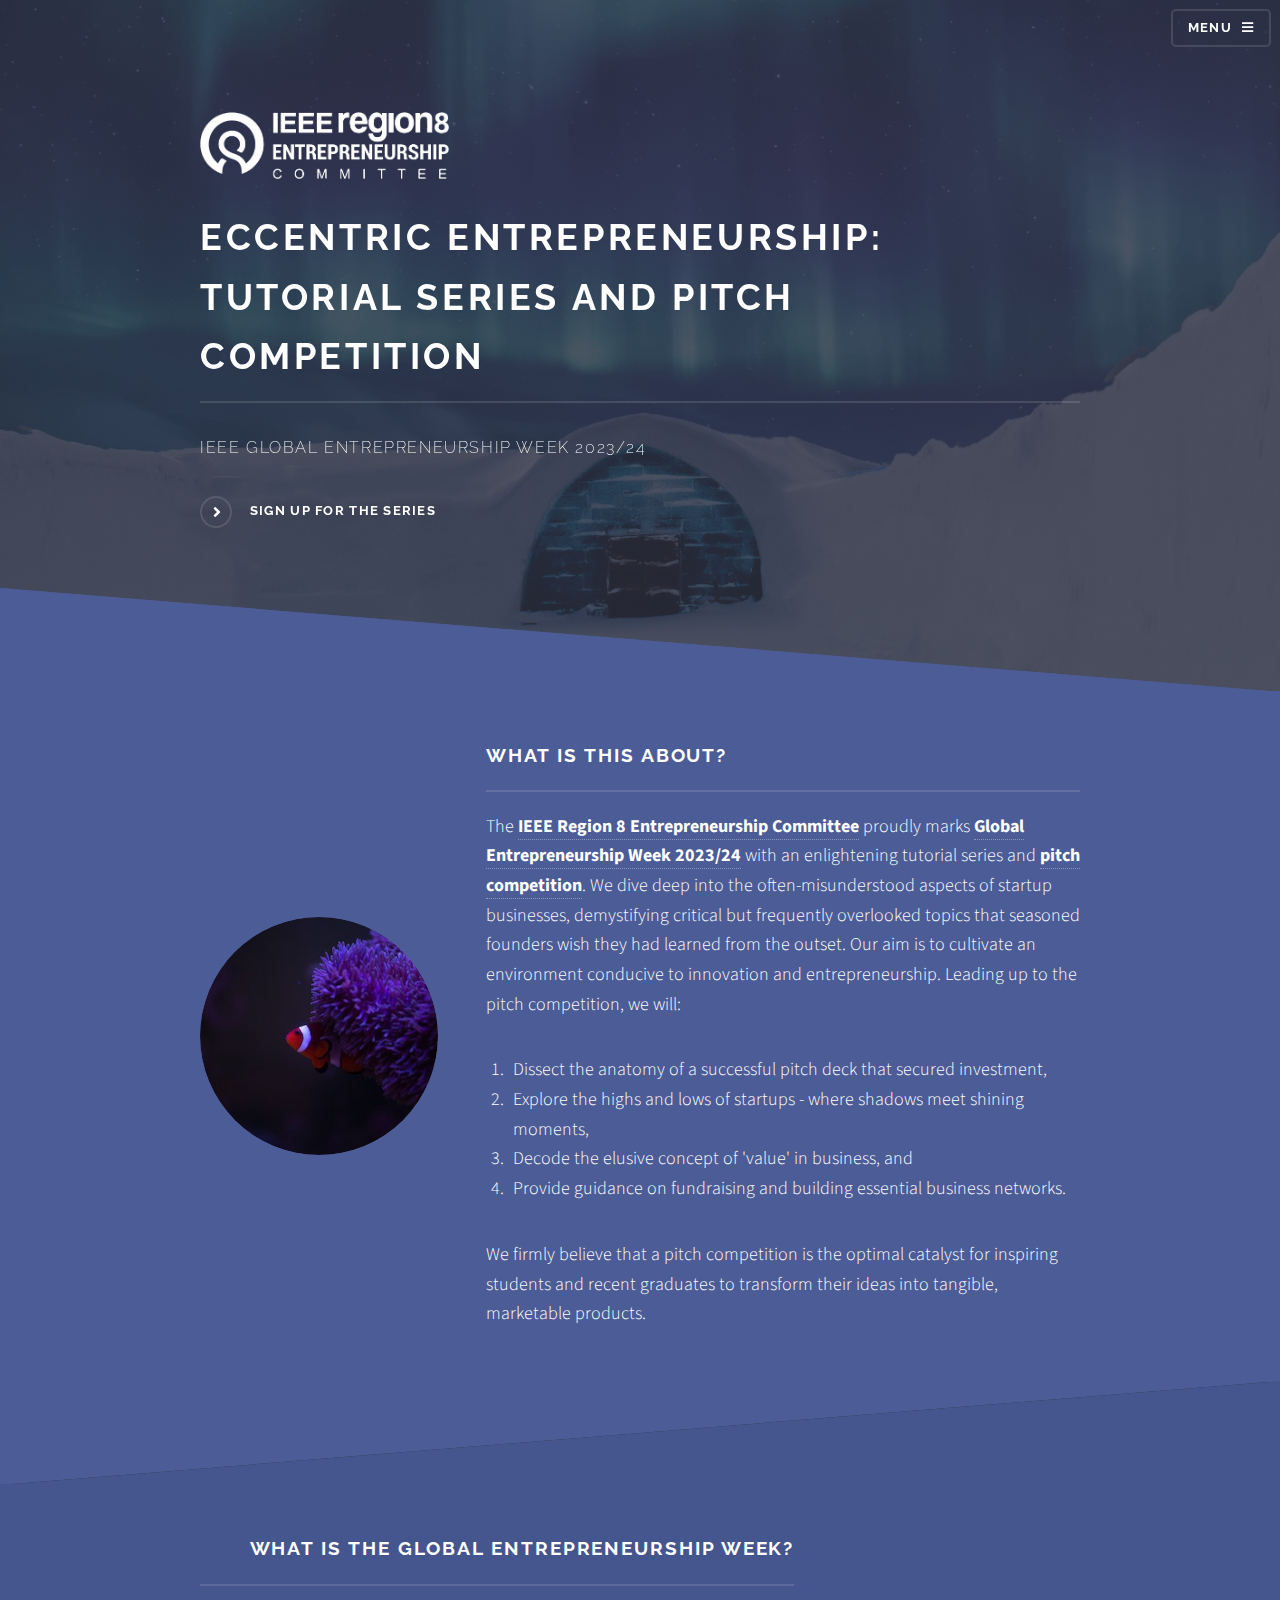
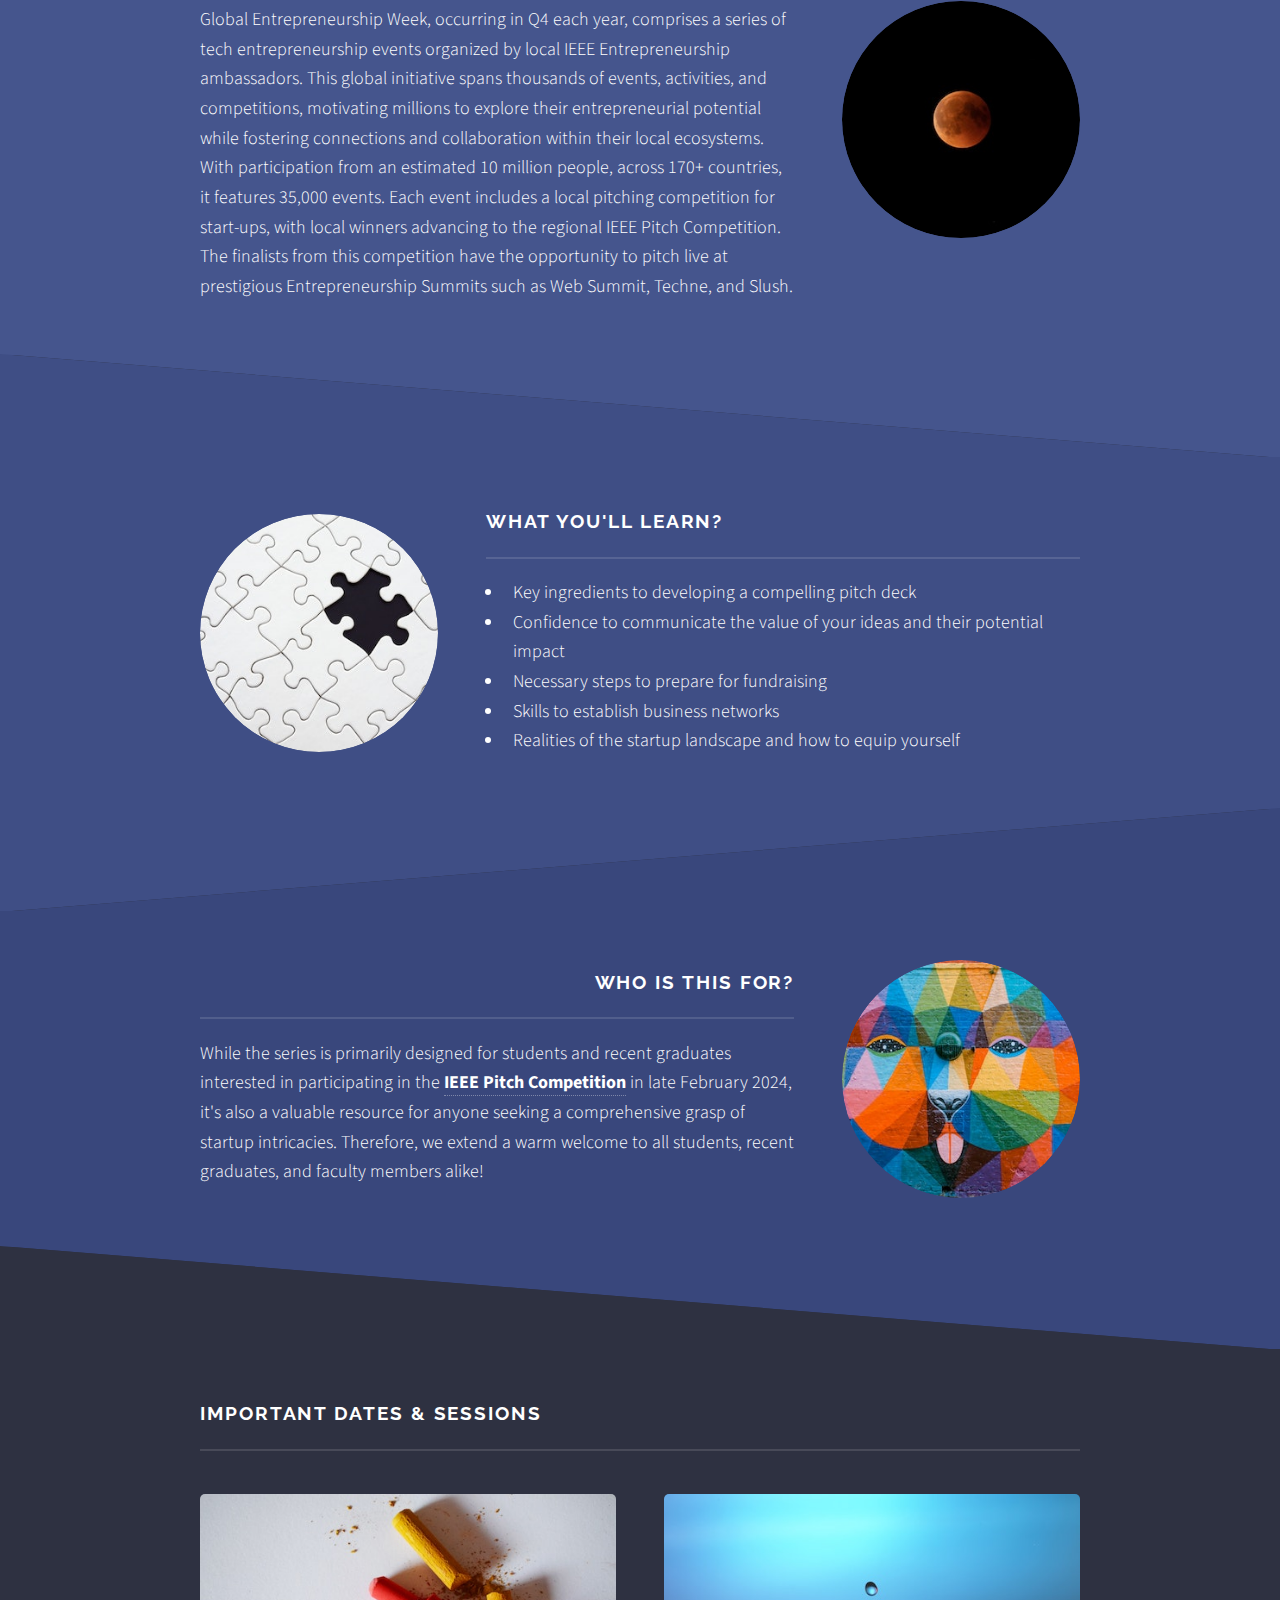
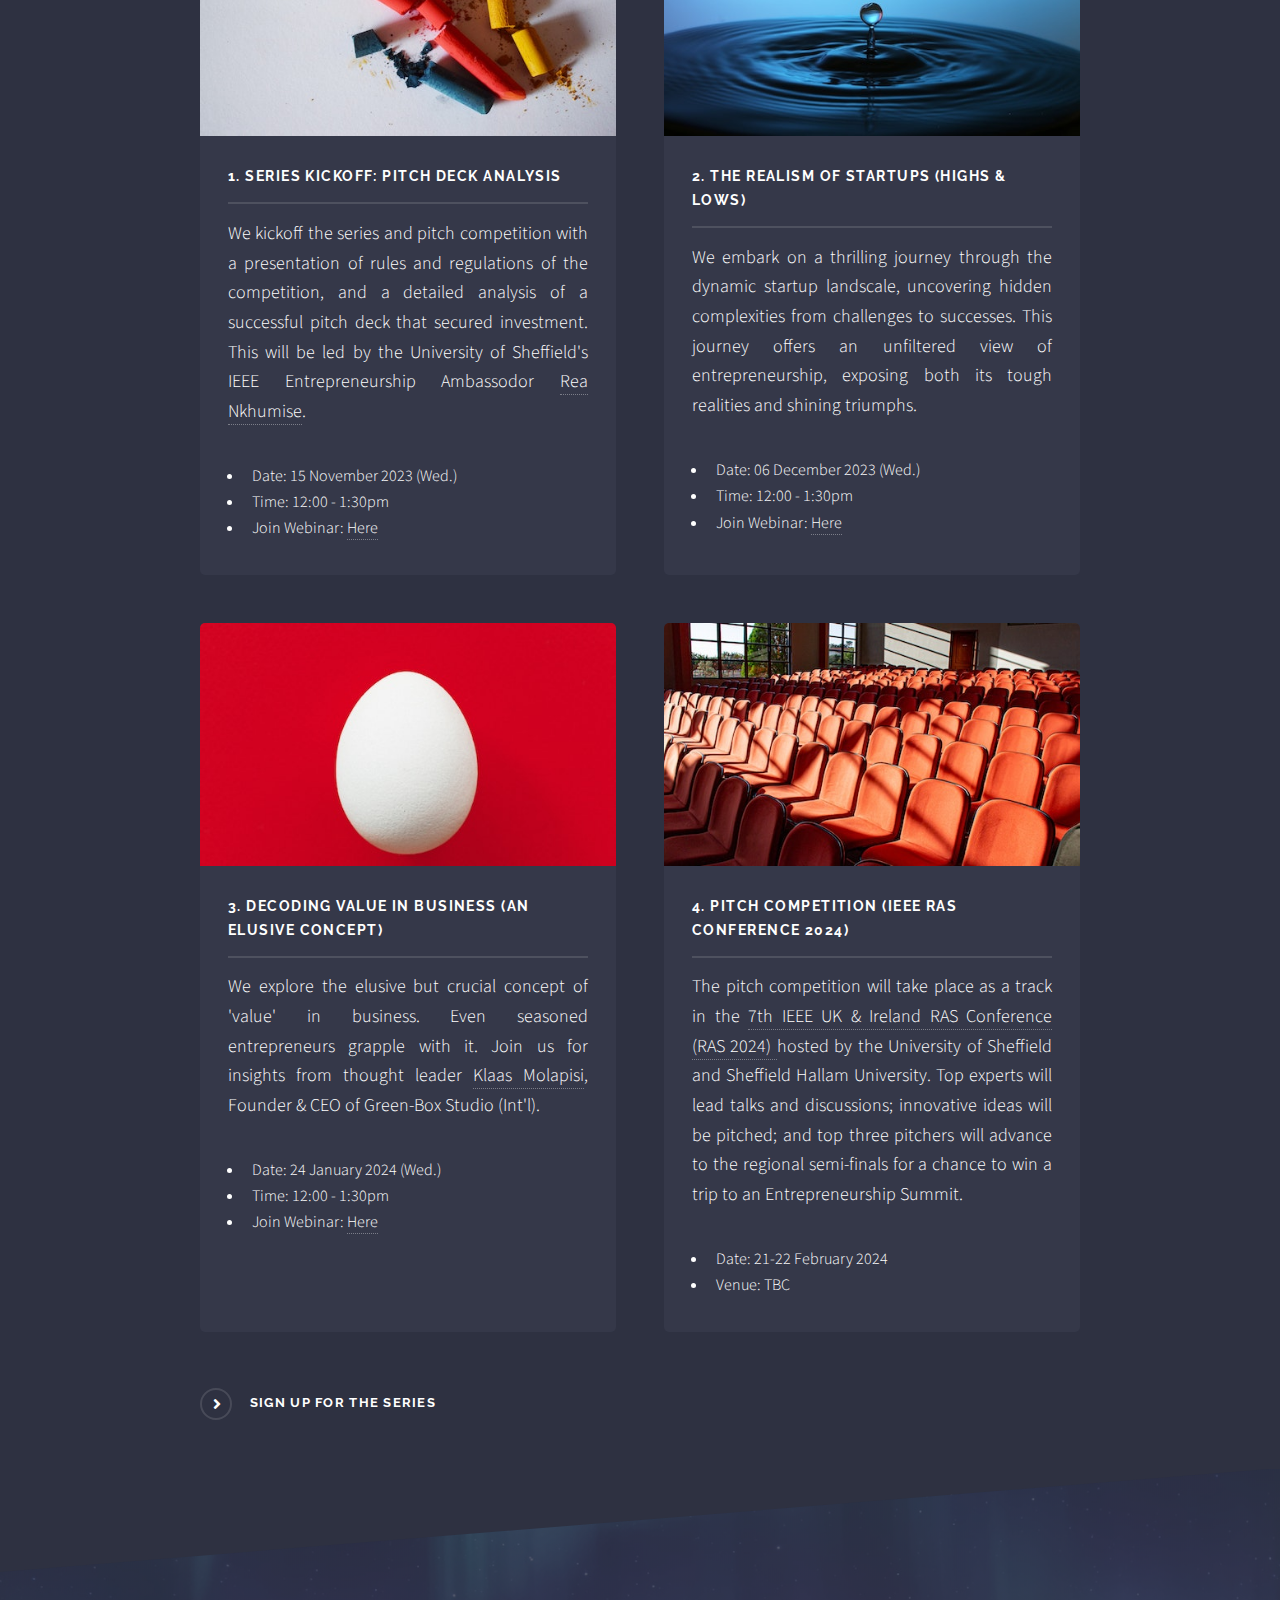
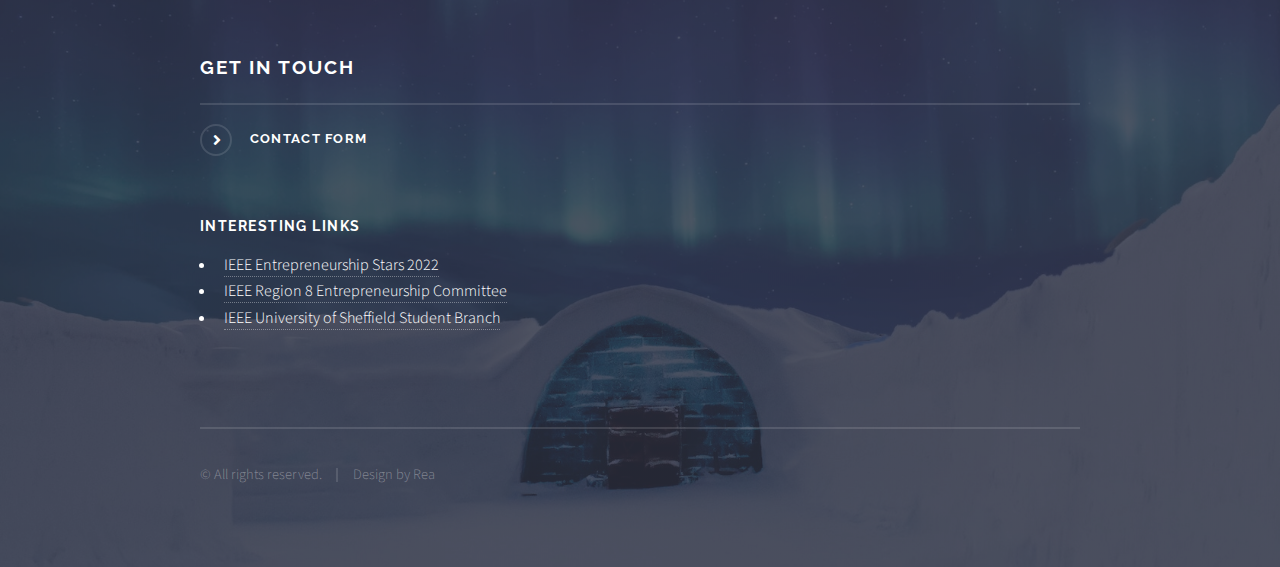
==== index.html @ 78d3d562 "changes on dates" ====
<!DOCTYPE HTML>
<!--
	Solid State by HTML5 UP
	html5up.net | @ajlkn
	Free for personal and commercial use under the CCA 3.0 license (html5up.net/license)
-->
<html>
	<head>
		<title>Global Entrepreneurship Week</title>
		<meta charset="utf-8" />
		<meta name="viewport" content="width=device-width, initial-scale=1, user-scalable=no" />
		<link rel="stylesheet" href="assets/css/main.css" />
		<noscript><link rel="stylesheet" href="assets/css/noscript.css" /></noscript>
	</head>
	<body class="is-preload">

		<!-- Page Wrapper -->
			<div id="page-wrapper">

				<!-- Header -->
					<header id="header" class="alt">
						<h1><a href="index.html">Global Entrepreneurship Week</a></h1>
						<nav>
							<a href="#menu">Menu</a>
						</nav>
					</header>

				<!-- Menu -->
					<nav id="menu">
						<div class="inner">
							<h2>Menu</h2>
							<ul class="links">
								<li><a href="index.html">Home</a></li>
								<li><a href="pitch.html">Pitch Competition</a></li>
								<li><a href="#five">Sessions & Dates</a></li>
								<!-- <li><a href="generic.html">Generic</a></li>
								<li><a href="elements.html">Elements</a></li>
								<li><a href="#">Log In</a></li>
								<li><a href="#">Sign Up</a></li> -->
							</ul>
							<a href="#" class="close">Close</a>
						</div>
					</nav>

				<!-- Banner -->
					<section id="banner">
						<div class="inner">
							<div class="logo"><img src="images/logo-white.png" alt="" class="logo-img"/></div>
							<!-- <div class="logo"><span class="icon fa-gem"></span></div> -->
							<h2>Eccentric Entrepreneurship: Tutorial Series and Pitch Competition</h2>
							<p>IEEE Global Entrepreneurship Week 2023/24</p>
							<p><a href="https://forms.gle/KXH9Upyy5sVFGXGk8" class="special">
								Sign up for the Series</a></p>
						</div>
					</section>

				<!-- Wrapper -->
					<section id="wrapper">

						<!-- Zero -->
						<section id="zero" class="wrapper alt spotlight style1"></section>

						<!-- One -->
							<section id="one" class="wrapper alt spotlight style1">
								<div class="inner">
									<a href="#" class="image"><img src="images/about1.jpg" alt="" /></a>
									<div class="content">
										<h2 class="major">What is this about?</h2>
										<p style="font-size: 18px;">
											<!-- The <a href="https://entrepreneurship.ieeer8.org/" style="font-weight: bold;">IEEE Region 8 Entrepreneurship Committee</a> 
											celebrates the Global Entrepreneurship Week by presenting 
											a tutorial series that dives deep into the often-misunderstood aspects of startup businesses, 
											shedding light on critical but frequently overlooked topics that seasoned founders wish they had learned right from the start. 
											With the help of <a href="https://ieeesbsheffield.wordpress.com/" style="font-weight: bold;">IEEE University of Sheffield Student Branch</a>
											and <span style="font-weight: bold;">Engineering PGR Committee</span> 
											While the series complements the <a href="https://www.sheffield.ac.uk/entrepreneurship" style="font-weight: bold;">University of Sheffield's Emerge</a> resources,  
											our focus is to prepare students for the upcoming <a href="pitch.html" style="font-weight: bold;">IEEE pitch competition</a> in late February 2024. We will:-->
											
											The <a href="https://entrepreneurship.ieeer8.org/" style="font-weight: bold;">IEEE Region 8 Entrepreneurship Committee</a> 
											proudly marks <a href="#two" style="font-weight: bold;">Global Entrepreneurship Week 2023/24</a> 
											with an enlightening tutorial series and <a href="pitch.html" style="font-weight: bold;">pitch competition</a>. 
											We dive deep into the often-misunderstood aspects 
											of startup businesses, demystifying critical but frequently overlooked topics that seasoned founders 
											wish they had learned from the outset. Our aim is to cultivate an environment conducive to innovation and entrepreneurship. 
											Leading up to the pitch competition, we will:
										</p>
										<ol style="font-size: 18px;">
											<li>Dissect the anatomy of a successful pitch deck that secured investment,</li>
											<li>Explore the highs and lows of startups - where shadows meet shining moments,</li>
											<li>Decode the elusive concept of 'value' in business, and </li>
											<li>Provide guidance on fundraising and building essential business networks.</li>
										</ol>
										<p style="font-size: 18px;">
											<!-- We believe a pitch competition is the best way to encourage students and recent graduates to kickstart their ideas, 
											and turn them into viable products. -->
											We firmly believe that a pitch competition is the optimal catalyst for inspiring students 
											and recent graduates to transform their ideas into tangible, marketable products.
										</p>

									</div>
								</div>
							</section>

							<!-- Two -->
							<section id="two" class="wrapper spotlight style2">
								<div class="inner">
									<a href="#" class="image"><img src="images/global.jpg" alt="" /></a>
									<div class="content">
										<h2 class="major">What is the Global Entrepreneurship Week?</h2>
										<p style="font-size: 18px; text-align: left;">
											Global Entrepreneurship Week, occurring in Q4 each year, comprises a series of 
											tech entrepreneurship events organized by local IEEE Entrepreneurship ambassadors. 
											This global initiative spans thousands of events, activities, and competitions, motivating 
											millions to explore their entrepreneurial potential while fostering connections and collaboration 
											within their local ecosystems. With participation from an estimated 10 million people, 
											across 170+ countries, it features 35,000 events. Each event includes a local pitching 
											competition for start-ups, with local winners advancing to the regional IEEE Pitch Competition. 
											The finalists from this competition have the opportunity to pitch live at prestigious 
											Entrepreneurship Summits such as Web Summit, Techne, and Slush.
										</p>
										<!-- <a href="#" class="special">Learn more</a> -->
									</div>
								</div>
							</section>

							<!-- Three -->
							<section id="three" class="wrapper alt spotlight style3">
								<div class="inner">
									<a href="#" class="image"><img src="images/learn2.jpg" alt="" /></a>
									<div class="content">
										<h2 class="major">What you'll learn?</h2>
										<ul style="text-align: left;font-size: 18px;">
											<li>Key ingredients to developing a compelling pitch deck</li>
											<li>Confidence to communicate the value of your ideas and their potential impact</li>
											<li>Necessary steps to prepare for fundraising</li>
											<li>Skills to establish business networks</li>
											<li>Realities of the startup landscape and how to equip yourself</li>
										</ul>
										<!-- <a href="#" class="special">Learn more</a> -->
									</div>
								</div>
							</section>

						<!-- Four -->
							<section id="four" class="wrapper spotlight style4">
								<div class="inner">
									<a href="#" class="image"><img src="images/who1.jpg" alt="" /></a>
									<div class="content">
										<h2 class="major">Who is this for?</h2>
										<p style="font-size: 18px; text-align: left;">
											<!-- While primarily aimed for students and recent graduates who want to participate in 
											<a href="pitch.html" style="font-weight: bold;">IEEE Pitch Competition</a> in late February 2024,
											the series is suitable for individuals seeking an in-depth understanding of startup intricacies. 
											So, all students, recent graduates, and faculty members are welcome!  -->
											While the series is primarily designed for students and recent graduates interested in 
											participating in the <a href="pitch.html" style="font-weight: bold;">IEEE Pitch Competition</a> in late February 2024, 
											it's also a valuable resource for anyone seeking a comprehensive grasp of startup intricacies. 
											Therefore, we extend a warm welcome to all students, recent graduates, and faculty members alike!
										</p>
										<!-- <a href="#" class="special">Learn more</a> -->
									</div>
								</div>
							</section>

						<!-- Five -->
							<section id="five" class="wrapper alt style1">
								<div class="inner">
									<h2 class="major">Important Dates & Sessions </h2>
									<!-- <p>
										In celebration of the Global Entrepreneurship Week, the
										<a href="https://ieeesbsheffield.wordpress.com/" style="font-weight: bold;">IEEE University of Sheffield Student Branch</a> 

									</p> -->
									<section class="features">
										<article>
											<a href="#" class="image"><img src="images/analysis1.jpg" alt="" /></a>
											<h3 class="major">1. Series Kickoff: Pitch Deck Analysis</h3>
											<p style="text-align: justify; font-size: 18px;">
												We kickoff the series and pitch competition with a presentation of rules and regulations of the
												competition, and a detailed analysis of a successful pitch deck that secured investment. 
												This will be led by the University of Sheffield's IEEE Entrepreneurship Ambassodor 
												<a href="https://www.linkedin.com/in/rea-nkhumise-756a15aa/">Rea Nkhumise</a>.  
											</p>
											<ul>
												<li>Date: 15 November 2023 (Wed.)</li>
												<li>Time: 12:00 - 1:30pm</li>
												<li>Join Webinar: <a href="https://meet.google.com/ksf-ujjg-cxv" class="">Here</a></li>
											</ul>
											<!-- <a href="#" class="special">Learn more</a> -->
										</article>
										<article>
											<a href="#" class="image"><img src="images/realism1.jpg" alt="" /></a>
											<h3 class="major">2. The Realism of Startups (Highs & Lows)</h3>
											<p style="text-align: justify; font-size: 18px;">
												We embark on a thrilling journey through the dynamic startup landscale, 
												uncovering hidden complexities from challenges to successes. 
												This journey offers an unfiltered view of entrepreneurship, 
												exposing both its tough realities and shining triumphs.
												<!-- Presented by Name Surname, Founder & CEO of Company. -->
											</p>
											<ul>
												<li>Date: 06 December 2023 (Wed.)</li>
												<li>Time: 12:00 - 1:30pm</li>
												<li>Join Webinar: <a href="https://meet.google.com/jst-dwrx-ohp" class="">Here</a></li>
											</ul>
											<!-- <a href="#" class="special">Learn more</a> -->
										</article>
										<article>
											<a href="#" class="image"><img src="images/value1.jpg" alt="" /></a>
											<h3 class="major">3. Decoding Value in Business (An elusive concept)</h3>
											<p style="text-align: justify; font-size: 18px;">
												We explore the elusive but crucial concept of 'value' in business. 
												Even seasoned entrepreneurs grapple with it. 
												Join us for insights from thought leader <a href="#">Klaas Molapisi</a>, 
												Founder & CEO of Green-Box Studio (Int'l).
											</p>
											<ul>
												<li>Date: 24 January 2024 (Wed.)</li>
												<li>Time: 12:00 - 1:30pm</li>
												<li>Join Webinar: <a href="https://meet.google.com/etz-fncf-eoi" class="">Here</a></li>
											</ul>
											<!-- <a href="#" class="special">Learn more</a> -->
										</article>
										<article>
											<a href="#" class="image"><img src="images/pitch3.jpg" alt="" /></a>
											<h3 class="major">4. Pitch Competition (IEEE RAS Conference 2024) </h3>
											<p style="text-align: justify; font-size: 18px;">
												The pitch competition will take place as a track in the 
												<a href="https://www.sheffield.ac.uk/sheffieldrobotics/7th-ieee-uk-ireland-ras-conference-ras-2024" class="">
													7th IEEE UK & Ireland RAS Conference (RAS 2024)
												</a> 
												hosted by the University of Sheffield and Sheffield Hallam University.
												Top experts will lead talks and discussions; innovative ideas will be pitched; and 
												top three pitchers will advance to the regional semi-finals 
												for a chance to win a trip to an Entrepreneurship Summit. 
											</p>
											<!-- <a href="#" class="special">Learn more</a> -->
											<ul>
												<li>Date: 21-22 February 2024</li>
												<li>Venue: TBC</li>
											</ul>
										</article>
									</section>
									<p><a href="https://forms.gle/KXH9Upyy5sVFGXGk8" class="special">
										Sign up for the Series</a></p>
									<!-- <ul class="actions">

										<li><a href="#" class="button">Browse All</a></li>
									</ul> -->
								</div>
							</section>

					</section>

				<!-- Footer -->
					<section id="footer">
						<div class="inner">
							<h2 class="major">Get in touch</h2>
							<p><a href="https://forms.gle/FuCkWisBz3XKsxRD6" class="special">
								Contact Form</a></p>
							
							<h3 >Interesting Links</h3>
							<ul>
								<li><a href="https://entrepreneurship.ieee.org/entrepreneurship-stars-2022/">IEEE Entrepreneurship Stars 2022</a></li>
								<li><a href="https://entrepreneurship.ieeer8.org/">IEEE Region 8 Entrepreneurship Committee</a></li>
								<li><a href="https://ieeesbsheffield.wordpress.com/">IEEE University of Sheffield Student Branch</a></li>
							</ul>

								
							<!-- <form method="post" action="#">
								<div class="fields">
									<div class="field">
										<label for="name">Name</label>
										<input type="text" name="name" id="name" />
									</div>
									<div class="field">
										<label for="email">Email</label>
										<input type="email" name="email" id="email" />
									</div>
									<div class="field">
										<label for="message">Message</label>
										<textarea name="message" id="message" rows="4"></textarea>
									</div>
								</div>
								<ul class="actions">
									<li><input type="submit" value="Send Message" /></li>
								</ul>
							</form> -->
							<!-- <ul class="contact">
								<li class="icon solid fa-home">
									Untitled Inc<br />
									1234 Somewhere Road Suite #2894<br />
									Nashville, TN 00000-0000
								</li>
								<li class="icon solid fa-phone">(000) 000-0000</li>
								<li class="icon solid fa-envelope"><a href="#">information@untitled.tld</a></li>
								<li class="icon brands fa-twitter"><a href="#">twitter.com/untitled-tld</a></li>
								<li class="icon brands fa-facebook-f"><a href="#">facebook.com/untitled-tld</a></li>
								<li class="icon brands fa-instagram"><a href="#">instagram.com/untitled-tld</a></li>
							</ul> -->
							<ul class="copyright">
								<li>&copy; All rights reserved.</li><li>Design by Rea</li>
							</ul>
						</div>
					</section>

			</div>

		<!-- Scripts -->
			<script src="assets/js/jquery.min.js"></script>
			<script src="assets/js/jquery.scrollex.min.js"></script>
			<script src="assets/js/browser.min.js"></script>
			<script src="assets/js/breakpoints.min.js"></script>
			<script src="assets/js/util.js"></script>
			<script src="assets/js/main.js"></script>

	</body>
</html>
---- assets/css/main.css ----
@import url(fontawesome-all.min.css);
@import url("https://fonts.googleapis.com/css?family=Raleway:200,700|Source+Sans+Pro:300,600,300italic,600italic");

/*
	Solid State by HTML5 UP
	html5up.net | @ajlkn
	Free for personal and commercial use under the CCA 3.0 license (html5up.net/license)
*/

html, body, div, span, applet, object,
iframe, h1, h2, h3, h4, h5, h6, p, blockquote,
pre, a, abbr, acronym, address, big, cite,
code, del, dfn, em, img, ins, kbd, q, s, samp,
small, strike, strong, sub, sup, tt, var, b,
u, i, center, dl, dt, dd, ol, ul, li, fieldset,
form, label, legend, table, caption, tbody,
tfoot, thead, tr, th, td, article, aside,
canvas, details, embed, figure, figcaption,
footer, header, hgroup, menu, nav, output, ruby,
section, summary, time, mark, audio, video {
	margin: 0;
	padding: 0;
	border: 0;
	font-size: 100%;
	font: inherit;
	vertical-align: baseline;}

article, aside, details, figcaption, figure,
footer, header, hgroup, menu, nav, section {
	display: block;}

body {
	line-height: 1;
}

ol, ul {
	list-style: none;
}

blockquote, q {
	quotes: none;
}

	blockquote:before, blockquote:after, q:before, q:after {
		content: '';
		content: none;
	}

table {
	border-collapse: collapse;
	border-spacing: 0;
}

body {
	-webkit-text-size-adjust: none;
}

mark {
	background-color: transparent;
	color: inherit;
}

input::-moz-focus-inner {
	border: 0;
	padding: 0;
}

input, select, textarea {
	-moz-appearance: none;
	-webkit-appearance: none;
	-ms-appearance: none;
	appearance: none;
}

/* Basic */

	@-ms-viewport {
		width: device-width;
	}

	body {
		-ms-overflow-style: scrollbar;
	}

	@media screen and (max-width: 480px) {

		html, body {
			min-width: 320px;
		}

	}

	html {
		box-sizing: border-box;
	}

	*, *:before, *:after {
		box-sizing: inherit;
	}

	body {
		background-color: #2e3141;
		background-image: linear-gradient(to top, rgba(46, 49, 65, 0.8), rgba(46, 49, 65, 0.8)), url("../../images/bg1.jpg");
		background-size: auto,
 cover;
		background-attachment: fixed,
 fixed;
		background-position: center,
 center;
	}

		body.is-preload *, body.is-preload *:before, body.is-preload *:after {
			-moz-animation: none !important;
			-webkit-animation: none !important;
			-ms-animation: none !important;
			animation: none !important;
			-moz-transition: none !important;
			-webkit-transition: none !important;
			-ms-transition: none !important;
			transition: none !important;
		}

/* Type */

	body, input, select, textarea {
		color: #ffffff;
		font-family: "Source Sans Pro", Helvetica, sans-serif;
		font-size: 16.5pt;
		font-weight: 300;
		line-height: 1.65;
	}

		@media screen and (max-width: 1680px) {

			body, input, select, textarea {
				font-size: 13pt;
			}

		}

		@media screen and (max-width: 1280px) {

			body, input, select, textarea {
				font-size: 12pt;
			}

		}

		@media screen and (max-width: 980px) {

			body, input, select, textarea {
				font-size: 12pt;
			}

		}

		@media screen and (max-width: 736px) {

			body, input, select, textarea {
				font-size: 12pt;
			}

		}

		@media screen and (max-width: 480px) {

			body, input, select, textarea {
				font-size: 12pt;
			}

		}

	a {
		-moz-transition: color 0.2s ease-in-out, border-bottom-color 0.2s ease-in-out;
		-webkit-transition: color 0.2s ease-in-out, border-bottom-color 0.2s ease-in-out;
		-ms-transition: color 0.2s ease-in-out, border-bottom-color 0.2s ease-in-out;
		transition: color 0.2s ease-in-out, border-bottom-color 0.2s ease-in-out;
		border-bottom: dotted 1px rgba(255, 255, 255, 0.35);
		color: #ffffff;
		text-decoration: none;
	}

		a:hover {
			border-bottom-color: transparent;
			color: #ffffff !important;
		}

		a.special:not(.button) {
			text-decoration: none;
			border-bottom: 0;
			display: block;
			font-family: Raleway, Helvetica, sans-serif;
			font-size: 0.8em;
			font-weight: 700;
			letter-spacing: 0.1em;
			margin: 0 0 2em 0;
			text-transform: uppercase;
		}

			a.special:not(.button):before {
				-moz-osx-font-smoothing: grayscale;
				-webkit-font-smoothing: antialiased;
				display: inline-block;
				font-style: normal;
				font-variant: normal;
				text-rendering: auto;
				line-height: 1;
				text-transform: none !important;
				font-family: 'Font Awesome 5 Free';
				font-weight: 900;
			}

			a.special:not(.button):before {
				-moz-transition: background-color 0.2s ease-in-out;
				-webkit-transition: background-color 0.2s ease-in-out;
				-ms-transition: background-color 0.2s ease-in-out;
				transition: background-color 0.2s ease-in-out;
				border-radius: 100%;
				border: solid 2px rgba(255, 255, 255, 0.125);
				content: '\f105';
				display: inline-block;
				font-size: 1.25em;
				height: 2em;
				line-height: 1.75em;
				margin-right: 0.85em;
				text-align: center;
				text-indent: 0.15em;
				vertical-align: middle;
				width: 2em;
			}

			a.special:not(.button):hover:before {
				background-color: rgba(255, 255, 255, 0.025);
			}

			a.special:not(.button):active:before {
				background-color: rgba(255, 255, 255, 0.075);
			}

	strong, b {
		color: #ffffff;
		font-weight: 600;
	}

	em, i {
		font-style: italic;
	}

	p {
		margin: 0 0 2em 0;
	}

	h1, h2, h3, h4, h5, h6 {
		color: #ffffff;
		font-family: Raleway, Helvetica, sans-serif;
		font-weight: 700;
		letter-spacing: 0.1em;
		margin: 0 0 1em 0;
		text-transform: uppercase;
	}

		h1 a, h2 a, h3 a, h4 a, h5 a, h6 a {
			color: inherit;
			text-decoration: none;
			border-bottom: 0;
		}

		h1 span, h2 span, h3 span, h4 span, h5 span, h6 span {
			font-weight: 200;
		}

		h1.major, h2.major, h3.major, h4.major, h5.major, h6.major {
			padding-bottom: 1em;
			border-bottom: solid 2px rgba(255, 255, 255, 0.125);
		}

	h2 {
		font-size: 1.2em;
	}

	h3 {
		font-size: 0.9em;
	}

	h4 {
		font-size: 0.7em;
	}

	h5 {
		font-size: 0.7em;
	}

	h6 {
		font-size: 0.7em;
	}

	@media screen and (max-width: 736px) {

		h2 {
			font-size: 1em;
		}

		h3 {
			font-size: 0.8em;
		}

	}

	sub {
		font-size: 0.8em;
		position: relative;
		top: 0.5em;
	}

	sup {
		font-size: 0.8em;
		position: relative;
		top: -0.5em;
	}

	blockquote {
		border-left: solid 4px rgba(255, 255, 255, 0.125);
		font-style: italic;
		margin: 0 0 2em 0;
		padding: 0.5em 0 0.5em 2em;
	}

	code {
		background: rgba(255, 255, 255, 0.025);
		border-radius: 5px;
		border: solid 2px rgba(255, 255, 255, 0.125);
		font-family: "Courier New", monospace;
		font-size: 0.9em;
		margin: 0 0.25em;
		padding: 0.25em 0.65em;
	}

	pre {
		-webkit-overflow-scrolling: touch;
		font-family: "Courier New", monospace;
		font-size: 0.9em;
		margin: 0 0 2em 0;
	}

		pre code {
			display: block;
			line-height: 1.75em;
			padding: 1em 1.5em;
			overflow-x: auto;
		}

	hr {
		border: 0;
		border-bottom: solid 2px rgba(255, 255, 255, 0.125);
		margin: 2.5em 0;
	}

		hr.major {
			margin: 4em 0;
		}

	.align-left {
		text-align: left;
	}

	.align-center {
		text-align: center;
	}

	.align-right {
		text-align: right;
	}

/* Row */

	.row {
		display: flex;
		flex-wrap: wrap;
		box-sizing: border-box;
		align-items: stretch;
	}

		.row > * {
			box-sizing: border-box;
		}

		.row.gtr-uniform > * > :last-child {
			margin-bottom: 0;
		}

		.row.aln-left {
			justify-content: flex-start;
		}

		.row.aln-center {
			justify-content: center;
		}

		.row.aln-right {
			justify-content: flex-end;
		}

		.row.aln-top {
			align-items: flex-start;
		}

		.row.aln-middle {
			align-items: center;
		}

		.row.aln-bottom {
			align-items: flex-end;
		}

		.row > .imp {
			order: -1;
		}

		.row > .col-1 {
			width: 8.33333%;
		}

		.row > .off-1 {
			margin-left: 8.33333%;
		}

		.row > .col-2 {
			width: 16.66667%;
		}

		.row > .off-2 {
			margin-left: 16.66667%;
		}

		.row > .col-3 {
			width: 25%;
		}

		.row > .off-3 {
			margin-left: 25%;
		}

		.row > .col-4 {
			width: 33.33333%;
		}

		.row > .off-4 {
			margin-left: 33.33333%;
		}

		.row > .col-5 {
			width: 41.66667%;
		}

		.row > .off-5 {
			margin-left: 41.66667%;
		}

		.row > .col-6 {
			width: 50%;
		}

		.row > .off-6 {
			margin-left: 50%;
		}

		.row > .col-7 {
			width: 58.33333%;
		}

		.row > .off-7 {
			margin-left: 58.33333%;
		}

		.row > .col-8 {
			width: 66.66667%;
		}

		.row > .off-8 {
			margin-left: 66.66667%;
		}

		.row > .col-9 {
			width: 75%;
		}

		.row > .off-9 {
			margin-left: 75%;
		}

		.row > .col-10 {
			width: 83.33333%;
		}

		.row > .off-10 {
			margin-left: 83.33333%;
		}

		.row > .col-11 {
			width: 91.66667%;
		}

		.row > .off-11 {
			margin-left: 91.66667%;
		}

		.row > .col-12 {
			width: 100%;
		}

		.row > .off-12 {
			margin-left: 100%;
		}

		.row.gtr-0 {
			margin-top: 0;
			margin-left: 0em;
		}

			.row.gtr-0 > * {
				padding: 0 0 0 0em;
			}

			.row.gtr-0.gtr-uniform {
				margin-top: 0em;
			}

				.row.gtr-0.gtr-uniform > * {
					padding-top: 0em;
				}

		.row.gtr-25 {
			margin-top: 0;
			margin-left: -0.4375em;
		}

			.row.gtr-25 > * {
				padding: 0 0 0 0.4375em;
			}

			.row.gtr-25.gtr-uniform {
				margin-top: -0.4375em;
			}

				.row.gtr-25.gtr-uniform > * {
					padding-top: 0.4375em;
				}

		.row.gtr-50 {
			margin-top: 0;
			margin-left: -0.875em;
		}

			.row.gtr-50 > * {
				padding: 0 0 0 0.875em;
			}

			.row.gtr-50.gtr-uniform {
				margin-top: -0.875em;
			}

				.row.gtr-50.gtr-uniform > * {
					padding-top: 0.875em;
				}

		.row {
			margin-top: 0;
			margin-left: -1.75em;
		}

			.row > * {
				padding: 0 0 0 1.75em;
			}

			.row.gtr-uniform {
				margin-top: -1.75em;
			}

				.row.gtr-uniform > * {
					padding-top: 1.75em;
				}

		.row.gtr-150 {
			margin-top: 0;
			margin-left: -2.625em;
		}

			.row.gtr-150 > * {
				padding: 0 0 0 2.625em;
			}

			.row.gtr-150.gtr-uniform {
				margin-top: -2.625em;
			}

				.row.gtr-150.gtr-uniform > * {
					padding-top: 2.625em;
				}

		.row.gtr-200 {
			margin-top: 0;
			margin-left: -3.5em;
		}

			.row.gtr-200 > * {
				padding: 0 0 0 3.5em;
			}

			.row.gtr-200.gtr-uniform {
				margin-top: -3.5em;
			}

				.row.gtr-200.gtr-uniform > * {
					padding-top: 3.5em;
				}

		@media screen and (max-width: 1680px) {

			.row {
				display: flex;
				flex-wrap: wrap;
				box-sizing: border-box;
				align-items: stretch;
			}

				.row > * {
					box-sizing: border-box;
				}

				.row.gtr-uniform > * > :last-child {
					margin-bottom: 0;
				}

				.row.aln-left {
					justify-content: flex-start;
				}

				.row.aln-center {
					justify-content: center;
				}

				.row.aln-right {
					justify-content: flex-end;
				}

				.row.aln-top {
					align-items: flex-start;
				}

				.row.aln-middle {
					align-items: center;
				}

				.row.aln-bottom {
					align-items: flex-end;
				}

				.row > .imp-xlarge {
					order: -1;
				}

				.row > .col-1-xlarge {
					width: 8.33333%;
				}

				.row > .off-1-xlarge {
					margin-left: 8.33333%;
				}

				.row > .col-2-xlarge {
					width: 16.66667%;
				}

				.row > .off-2-xlarge {
					margin-left: 16.66667%;
				}

				.row > .col-3-xlarge {
					width: 25%;
				}

				.row > .off-3-xlarge {
					margin-left: 25%;
				}

				.row > .col-4-xlarge {
					width: 33.33333%;
				}

				.row > .off-4-xlarge {
					margin-left: 33.33333%;
				}

				.row > .col-5-xlarge {
					width: 41.66667%;
				}

				.row > .off-5-xlarge {
					margin-left: 41.66667%;
				}

				.row > .col-6-xlarge {
					width: 50%;
				}

				.row > .off-6-xlarge {
					margin-left: 50%;
				}

				.row > .col-7-xlarge {
					width: 58.33333%;
				}

				.row > .off-7-xlarge {
					margin-left: 58.33333%;
				}

				.row > .col-8-xlarge {
					width: 66.66667%;
				}

				.row > .off-8-xlarge {
					margin-left: 66.66667%;
				}

				.row > .col-9-xlarge {
					width: 75%;
				}

				.row > .off-9-xlarge {
					margin-left: 75%;
				}

				.row > .col-10-xlarge {
					width: 83.33333%;
				}

				.row > .off-10-xlarge {
					margin-left: 83.33333%;
				}

				.row > .col-11-xlarge {
					width: 91.66667%;
				}

				.row > .off-11-xlarge {
					margin-left: 91.66667%;
				}

				.row > .col-12-xlarge {
					width: 100%;
				}

				.row > .off-12-xlarge {
					margin-left: 100%;
				}

				.row.gtr-0 {
					margin-top: 0;
					margin-left: 0em;
				}

					.row.gtr-0 > * {
						padding: 0 0 0 0em;
					}

					.row.gtr-0.gtr-uniform {
						margin-top: 0em;
					}

						.row.gtr-0.gtr-uniform > * {
							padding-top: 0em;
						}

				.row.gtr-25 {
					margin-top: 0;
					margin-left: -0.4375em;
				}

					.row.gtr-25 > * {
						padding: 0 0 0 0.4375em;
					}

					.row.gtr-25.gtr-uniform {
						margin-top: -0.4375em;
					}

						.row.gtr-25.gtr-uniform > * {
							padding-top: 0.4375em;
						}

				.row.gtr-50 {
					margin-top: 0;
					margin-left: -0.875em;
				}

					.row.gtr-50 > * {
						padding: 0 0 0 0.875em;
					}

					.row.gtr-50.gtr-uniform {
						margin-top: -0.875em;
					}

						.row.gtr-50.gtr-uniform > * {
							padding-top: 0.875em;
						}

				.row {
					margin-top: 0;
					margin-left: -1.75em;
				}

					.row > * {
						padding: 0 0 0 1.75em;
					}

					.row.gtr-uniform {
						margin-top: -1.75em;
					}

						.row.gtr-uniform > * {
							padding-top: 1.75em;
						}

				.row.gtr-150 {
					margin-top: 0;
					margin-left: -2.625em;
				}

					.row.gtr-150 > * {
						padding: 0 0 0 2.625em;
					}

					.row.gtr-150.gtr-uniform {
						margin-top: -2.625em;
					}

						.row.gtr-150.gtr-uniform > * {
							padding-top: 2.625em;
						}

				.row.gtr-200 {
					margin-top: 0;
					margin-left: -3.5em;
				}

					.row.gtr-200 > * {
						padding: 0 0 0 3.5em;
					}

					.row.gtr-200.gtr-uniform {
						margin-top: -3.5em;
					}

						.row.gtr-200.gtr-uniform > * {
							padding-top: 3.5em;
						}

		}

		@media screen and (max-width: 1280px) {

			.row {
				display: flex;
				flex-wrap: wrap;
				box-sizing: border-box;
				align-items: stretch;
			}

				.row > * {
					box-sizing: border-box;
				}

				.row.gtr-uniform > * > :last-child {
					margin-bottom: 0;
				}

				.row.aln-left {
					justify-content: flex-start;
				}

				.row.aln-center {
					justify-content: center;
				}

				.row.aln-right {
					justify-content: flex-end;
				}

				.row.aln-top {
					align-items: flex-start;
				}

				.row.aln-middle {
					align-items: center;
				}

				.row.aln-bottom {
					align-items: flex-end;
				}

				.row > .imp-large {
					order: -1;
				}

				.row > .col-1-large {
					width: 8.33333%;
				}

				.row > .off-1-large {
					margin-left: 8.33333%;
				}

				.row > .col-2-large {
					width: 16.66667%;
				}

				.row > .off-2-large {
					margin-left: 16.66667%;
				}

				.row > .col-3-large {
					width: 25%;
				}

				.row > .off-3-large {
					margin-left: 25%;
				}

				.row > .col-4-large {
					width: 33.33333%;
				}

				.row > .off-4-large {
					margin-left: 33.33333%;
				}

				.row > .col-5-large {
					width: 41.66667%;
				}

				.row > .off-5-large {
					margin-left: 41.66667%;
				}

				.row > .col-6-large {
					width: 50%;
				}

				.row > .off-6-large {
					margin-left: 50%;
				}

				.row > .col-7-large {
					width: 58.33333%;
				}

				.row > .off-7-large {
					margin-left: 58.33333%;
				}

				.row > .col-8-large {
					width: 66.66667%;
				}

				.row > .off-8-large {
					margin-left: 66.66667%;
				}

				.row > .col-9-large {
					width: 75%;
				}

				.row > .off-9-large {
					margin-left: 75%;
				}

				.row > .col-10-large {
					width: 83.33333%;
				}

				.row > .off-10-large {
					margin-left: 83.33333%;
				}

				.row > .col-11-large {
					width: 91.66667%;
				}

				.row > .off-11-large {
					margin-left: 91.66667%;
				}

				.row > .col-12-large {
					width: 100%;
				}

				.row > .off-12-large {
					margin-left: 100%;
				}

				.row.gtr-0 {
					margin-top: 0;
					margin-left: 0em;
				}

					.row.gtr-0 > * {
						padding: 0 0 0 0em;
					}

					.row.gtr-0.gtr-uniform {
						margin-top: 0em;
					}

						.row.gtr-0.gtr-uniform > * {
							padding-top: 0em;
						}

				.row.gtr-25 {
					margin-top: 0;
					margin-left: -0.4375em;
				}

					.row.gtr-25 > * {
						padding: 0 0 0 0.4375em;
					}

					.row.gtr-25.gtr-uniform {
						margin-top: -0.4375em;
					}

						.row.gtr-25.gtr-uniform > * {
							padding-top: 0.4375em;
						}

				.row.gtr-50 {
					margin-top: 0;
					margin-left: -0.875em;
				}

					.row.gtr-50 > * {
						padding: 0 0 0 0.875em;
					}

					.row.gtr-50.gtr-uniform {
						margin-top: -0.875em;
					}

						.row.gtr-50.gtr-uniform > * {
							padding-top: 0.875em;
						}

				.row {
					margin-top: 0;
					margin-left: -1.75em;
				}

					.row > * {
						padding: 0 0 0 1.75em;
					}

					.row.gtr-uniform {
						margin-top: -1.75em;
					}

						.row.gtr-uniform > * {
							padding-top: 1.75em;
						}

				.row.gtr-150 {
					margin-top: 0;
					margin-left: -2.625em;
				}

					.row.gtr-150 > * {
						padding: 0 0 0 2.625em;
					}

					.row.gtr-150.gtr-uniform {
						margin-top: -2.625em;
					}

						.row.gtr-150.gtr-uniform > * {
							padding-top: 2.625em;
						}

				.row.gtr-200 {
					margin-top: 0;
					margin-left: -3.5em;
				}

					.row.gtr-200 > * {
						padding: 0 0 0 3.5em;
					}

					.row.gtr-200.gtr-uniform {
						margin-top: -3.5em;
					}

						.row.gtr-200.gtr-uniform > * {
							padding-top: 3.5em;
						}

		}

		@media screen and (max-width: 980px) {

			.row {
				display: flex;
				flex-wrap: wrap;
				box-sizing: border-box;
				align-items: stretch;
			}

				.row > * {
					box-sizing: border-box;
				}

				.row.gtr-uniform > * > :last-child {
					margin-bottom: 0;
				}

				.row.aln-left {
					justify-content: flex-start;
				}

				.row.aln-center {
					justify-content: center;
				}

				.row.aln-right {
					justify-content: flex-end;
				}

				.row.aln-top {
					align-items: flex-start;
				}

				.row.aln-middle {
					align-items: center;
				}

				.row.aln-bottom {
					align-items: flex-end;
				}

				.row > .imp-medium {
					order: -1;
				}

				.row > .col-1-medium {
					width: 8.33333%;
				}

				.row > .off-1-medium {
					margin-left: 8.33333%;
				}

				.row > .col-2-medium {
					width: 16.66667%;
				}

				.row > .off-2-medium {
					margin-left: 16.66667%;
				}

				.row > .col-3-medium {
					width: 25%;
				}

				.row > .off-3-medium {
					margin-left: 25%;
				}

				.row > .col-4-medium {
					width: 33.33333%;
				}

				.row > .off-4-medium {
					margin-left: 33.33333%;
				}

				.row > .col-5-medium {
					width: 41.66667%;
				}

				.row > .off-5-medium {
					margin-left: 41.66667%;
				}

				.row > .col-6-medium {
					width: 50%;
				}

				.row > .off-6-medium {
					margin-left: 50%;
				}

				.row > .col-7-medium {
					width: 58.33333%;
				}

				.row > .off-7-medium {
					margin-left: 58.33333%;
				}

				.row > .col-8-medium {
					width: 66.66667%;
				}

				.row > .off-8-medium {
					margin-left: 66.66667%;
				}

				.row > .col-9-medium {
					width: 75%;
				}

				.row > .off-9-medium {
					margin-left: 75%;
				}

				.row > .col-10-medium {
					width: 83.33333%;
				}

				.row > .off-10-medium {
					margin-left: 83.33333%;
				}

				.row > .col-11-medium {
					width: 91.66667%;
				}

				.row > .off-11-medium {
					margin-left: 91.66667%;
				}

				.row > .col-12-medium {
					width: 100%;
				}

				.row > .off-12-medium {
					margin-left: 100%;
				}

				.row.gtr-0 {
					margin-top: 0;
					margin-left: 0em;
				}

					.row.gtr-0 > * {
						padding: 0 0 0 0em;
					}

					.row.gtr-0.gtr-uniform {
						margin-top: 0em;
					}

						.row.gtr-0.gtr-uniform > * {
							padding-top: 0em;
						}

				.row.gtr-25 {
					margin-top: 0;
					margin-left: -0.4375em;
				}

					.row.gtr-25 > * {
						padding: 0 0 0 0.4375em;
					}

					.row.gtr-25.gtr-uniform {
						margin-top: -0.4375em;
					}

						.row.gtr-25.gtr-uniform > * {
							padding-top: 0.4375em;
						}

				.row.gtr-50 {
					margin-top: 0;
					margin-left: -0.875em;
				}

					.row.gtr-50 > * {
						padding: 0 0 0 0.875em;
					}

					.row.gtr-50.gtr-uniform {
						margin-top: -0.875em;
					}

						.row.gtr-50.gtr-uniform > * {
							padding-top: 0.875em;
						}

				.row {
					margin-top: 0;
					margin-left: -1.75em;
				}

					.row > * {
						padding: 0 0 0 1.75em;
					}

					.row.gtr-uniform {
						margin-top: -1.75em;
					}

						.row.gtr-uniform > * {
							padding-top: 1.75em;
						}

				.row.gtr-150 {
					margin-top: 0;
					margin-left: -2.625em;
				}

					.row.gtr-150 > * {
						padding: 0 0 0 2.625em;
					}

					.row.gtr-150.gtr-uniform {
						margin-top: -2.625em;
					}

						.row.gtr-150.gtr-uniform > * {
							padding-top: 2.625em;
						}

				.row.gtr-200 {
					margin-top: 0;
					margin-left: -3.5em;
				}

					.row.gtr-200 > * {
						padding: 0 0 0 3.5em;
					}

					.row.gtr-200.gtr-uniform {
						margin-top: -3.5em;
					}

						.row.gtr-200.gtr-uniform > * {
							padding-top: 3.5em;
						}

		}

		@media screen and (max-width: 736px) {

			.row {
				display: flex;
				flex-wrap: wrap;
				box-sizing: border-box;
				align-items: stretch;
			}

				.row > * {
					box-sizing: border-box;
				}

				.row.gtr-uniform > * > :last-child {
					margin-bottom: 0;
				}

				.row.aln-left {
					justify-content: flex-start;
				}

				.row.aln-center {
					justify-content: center;
				}

				.row.aln-right {
					justify-content: flex-end;
				}

				.row.aln-top {
					align-items: flex-start;
				}

				.row.aln-middle {
					align-items: center;
				}

				.row.aln-bottom {
					align-items: flex-end;
				}

				.row > .imp-small {
					order: -1;
				}

				.row > .col-1-small {
					width: 8.33333%;
				}

				.row > .off-1-small {
					margin-left: 8.33333%;
				}

				.row > .col-2-small {
					width: 16.66667%;
				}

				.row > .off-2-small {
					margin-left: 16.66667%;
				}

				.row > .col-3-small {
					width: 25%;
				}

				.row > .off-3-small {
					margin-left: 25%;
				}

				.row > .col-4-small {
					width: 33.33333%;
				}

				.row > .off-4-small {
					margin-left: 33.33333%;
				}

				.row > .col-5-small {
					width: 41.66667%;
				}

				.row > .off-5-small {
					margin-left: 41.66667%;
				}

				.row > .col-6-small {
					width: 50%;
				}

				.row > .off-6-small {
					margin-left: 50%;
				}

				.row > .col-7-small {
					width: 58.33333%;
				}

				.row > .off-7-small {
					margin-left: 58.33333%;
				}

				.row > .col-8-small {
					width: 66.66667%;
				}

				.row > .off-8-small {
					margin-left: 66.66667%;
				}

				.row > .col-9-small {
					width: 75%;
				}

				.row > .off-9-small {
					margin-left: 75%;
				}

				.row > .col-10-small {
					width: 83.33333%;
				}

				.row > .off-10-small {
					margin-left: 83.33333%;
				}

				.row > .col-11-small {
					width: 91.66667%;
				}

				.row > .off-11-small {
					margin-left: 91.66667%;
				}

				.row > .col-12-small {
					width: 100%;
				}

				.row > .off-12-small {
					margin-left: 100%;
				}

				.row.gtr-0 {
					margin-top: 0;
					margin-left: 0em;
				}

					.row.gtr-0 > * {
						padding: 0 0 0 0em;
					}

					.row.gtr-0.gtr-uniform {
						margin-top: 0em;
					}

						.row.gtr-0.gtr-uniform > * {
							padding-top: 0em;
						}

				.row.gtr-25 {
					margin-top: 0;
					margin-left: -0.3125em;
				}

					.row.gtr-25 > * {
						padding: 0 0 0 0.3125em;
					}

					.row.gtr-25.gtr-uniform {
						margin-top: -0.3125em;
					}

						.row.gtr-25.gtr-uniform > * {
							padding-top: 0.3125em;
						}

				.row.gtr-50 {
					margin-top: 0;
					margin-left: -0.625em;
				}

					.row.gtr-50 > * {
						padding: 0 0 0 0.625em;
					}

					.row.gtr-50.gtr-uniform {
						margin-top: -0.625em;
					}

						.row.gtr-50.gtr-uniform > * {
							padding-top: 0.625em;
						}

				.row {
					margin-top: 0;
					margin-left: -1.25em;
				}

					.row > * {
						padding: 0 0 0 1.25em;
					}

					.row.gtr-uniform {
						margin-top: -1.25em;
					}

						.row.gtr-uniform > * {
							padding-top: 1.25em;
						}

				.row.gtr-150 {
					margin-top: 0;
					margin-left: -1.875em;
				}

					.row.gtr-150 > * {
						padding: 0 0 0 1.875em;
					}

					.row.gtr-150.gtr-uniform {
						margin-top: -1.875em;
					}

						.row.gtr-150.gtr-uniform > * {
							padding-top: 1.875em;
						}

				.row.gtr-200 {
					margin-top: 0;
					margin-left: -2.5em;
				}

					.row.gtr-200 > * {
						padding: 0 0 0 2.5em;
					}

					.row.gtr-200.gtr-uniform {
						margin-top: -2.5em;
					}

						.row.gtr-200.gtr-uniform > * {
							padding-top: 2.5em;
						}

		}

		@media screen and (max-width: 480px) {

			.row {
				display: flex;
				flex-wrap: wrap;
				box-sizing: border-box;
				align-items: stretch;
			}

				.row > * {
					box-sizing: border-box;
				}

				.row.gtr-uniform > * > :last-child {
					margin-bottom: 0;
				}

				.row.aln-left {
					justify-content: flex-start;
				}

				.row.aln-center {
					justify-content: center;
				}

				.row.aln-right {
					justify-content: flex-end;
				}

				.row.aln-top {
					align-items: flex-start;
				}

				.row.aln-middle {
					align-items: center;
				}

				.row.aln-bottom {
					align-items: flex-end;
				}

				.row > .imp-xsmall {
					order: -1;
				}

				.row > .col-1-xsmall {
					width: 8.33333%;
				}

				.row > .off-1-xsmall {
					margin-left: 8.33333%;
				}

				.row > .col-2-xsmall {
					width: 16.66667%;
				}

				.row > .off-2-xsmall {
					margin-left: 16.66667%;
				}

				.row > .col-3-xsmall {
					width: 25%;
				}

				.row > .off-3-xsmall {
					margin-left: 25%;
				}

				.row > .col-4-xsmall {
					width: 33.33333%;
				}

				.row > .off-4-xsmall {
					margin-left: 33.33333%;
				}

				.row > .col-5-xsmall {
					width: 41.66667%;
				}

				.row > .off-5-xsmall {
					margin-left: 41.66667%;
				}

				.row > .col-6-xsmall {
					width: 50%;
				}

				.row > .off-6-xsmall {
					margin-left: 50%;
				}

				.row > .col-7-xsmall {
					width: 58.33333%;
				}

				.row > .off-7-xsmall {
					margin-left: 58.33333%;
				}

				.row > .col-8-xsmall {
					width: 66.66667%;
				}

				.row > .off-8-xsmall {
					margin-left: 66.66667%;
				}

				.row > .col-9-xsmall {
					width: 75%;
				}

				.row > .off-9-xsmall {
					margin-left: 75%;
				}

				.row > .col-10-xsmall {
					width: 83.33333%;
				}

				.row > .off-10-xsmall {
					margin-left: 83.33333%;
				}

				.row > .col-11-xsmall {
					width: 91.66667%;
				}

				.row > .off-11-xsmall {
					margin-left: 91.66667%;
				}

				.row > .col-12-xsmall {
					width: 100%;
				}

				.row > .off-12-xsmall {
					margin-left: 100%;
				}

				.row.gtr-0 {
					margin-top: 0;
					margin-left: 0em;
				}

					.row.gtr-0 > * {
						padding: 0 0 0 0em;
					}

					.row.gtr-0.gtr-uniform {
						margin-top: 0em;
					}

						.row.gtr-0.gtr-uniform > * {
							padding-top: 0em;
						}

				.row.gtr-25 {
					margin-top: 0;
					margin-left: -0.3125em;
				}

					.row.gtr-25 > * {
						padding: 0 0 0 0.3125em;
					}

					.row.gtr-25.gtr-uniform {
						margin-top: -0.3125em;
					}

						.row.gtr-25.gtr-uniform > * {
							padding-top: 0.3125em;
						}

				.row.gtr-50 {
					margin-top: 0;
					margin-left: -0.625em;
				}

					.row.gtr-50 > * {
						padding: 0 0 0 0.625em;
					}

					.row.gtr-50.gtr-uniform {
						margin-top: -0.625em;
					}

						.row.gtr-50.gtr-uniform > * {
							padding-top: 0.625em;
						}

				.row {
					margin-top: 0;
					margin-left: -1.25em;
				}

					.row > * {
						padding: 0 0 0 1.25em;
					}

					.row.gtr-uniform {
						margin-top: -1.25em;
					}

						.row.gtr-uniform > * {
							padding-top: 1.25em;
						}

				.row.gtr-150 {
					margin-top: 0;
					margin-left: -1.875em;
				}

					.row.gtr-150 > * {
						padding: 0 0 0 1.875em;
					}

					.row.gtr-150.gtr-uniform {
						margin-top: -1.875em;
					}

						.row.gtr-150.gtr-uniform > * {
							padding-top: 1.875em;
						}

				.row.gtr-200 {
					margin-top: 0;
					margin-left: -2.5em;
				}

					.row.gtr-200 > * {
						padding: 0 0 0 2.5em;
					}

					.row.gtr-200.gtr-uniform {
						margin-top: -2.5em;
					}

						.row.gtr-200.gtr-uniform > * {
							padding-top: 2.5em;
						}

		}

		@media screen and (max-width: 360px) {

			.row {
				display: flex;
				flex-wrap: wrap;
				box-sizing: border-box;
				align-items: stretch;
			}

				.row > * {
					box-sizing: border-box;
				}

				.row.gtr-uniform > * > :last-child {
					margin-bottom: 0;
				}

				.row.aln-left {
					justify-content: flex-start;
				}

				.row.aln-center {
					justify-content: center;
				}

				.row.aln-right {
					justify-content: flex-end;
				}

				.row.aln-top {
					align-items: flex-start;
				}

				.row.aln-middle {
					align-items: center;
				}

				.row.aln-bottom {
					align-items: flex-end;
				}

				.row > .imp-xxsmall {
					order: -1;
				}

				.row > .col-1-xxsmall {
					width: 8.33333%;
				}

				.row > .off-1-xxsmall {
					margin-left: 8.33333%;
				}

				.row > .col-2-xxsmall {
					width: 16.66667%;
				}

				.row > .off-2-xxsmall {
					margin-left: 16.66667%;
				}

				.row > .col-3-xxsmall {
					width: 25%;
				}

				.row > .off-3-xxsmall {
					margin-left: 25%;
				}

				.row > .col-4-xxsmall {
					width: 33.33333%;
				}

				.row > .off-4-xxsmall {
					margin-left: 33.33333%;
				}

				.row > .col-5-xxsmall {
					width: 41.66667%;
				}

				.row > .off-5-xxsmall {
					margin-left: 41.66667%;
				}

				.row > .col-6-xxsmall {
					width: 50%;
				}

				.row > .off-6-xxsmall {
					margin-left: 50%;
				}

				.row > .col-7-xxsmall {
					width: 58.33333%;
				}

				.row > .off-7-xxsmall {
					margin-left: 58.33333%;
				}

				.row > .col-8-xxsmall {
					width: 66.66667%;
				}

				.row > .off-8-xxsmall {
					margin-left: 66.66667%;
				}

				.row > .col-9-xxsmall {
					width: 75%;
				}

				.row > .off-9-xxsmall {
					margin-left: 75%;
				}

				.row > .col-10-xxsmall {
					width: 83.33333%;
				}

				.row > .off-10-xxsmall {
					margin-left: 83.33333%;
				}

				.row > .col-11-xxsmall {
					width: 91.66667%;
				}

				.row > .off-11-xxsmall {
					margin-left: 91.66667%;
				}

				.row > .col-12-xxsmall {
					width: 100%;
				}

				.row > .off-12-xxsmall {
					margin-left: 100%;
				}

				.row.gtr-0 {
					margin-top: 0;
					margin-left: 0em;
				}

					.row.gtr-0 > * {
						padding: 0 0 0 0em;
					}

					.row.gtr-0.gtr-uniform {
						margin-top: 0em;
					}

						.row.gtr-0.gtr-uniform > * {
							padding-top: 0em;
						}

				.row.gtr-25 {
					margin-top: 0;
					margin-left: -0.3125em;
				}

					.row.gtr-25 > * {
						padding: 0 0 0 0.3125em;
					}

					.row.gtr-25.gtr-uniform {
						margin-top: -0.3125em;
					}

						.row.gtr-25.gtr-uniform > * {
							padding-top: 0.3125em;
						}

				.row.gtr-50 {
					margin-top: 0;
					margin-left: -0.625em;
				}

					.row.gtr-50 > * {
						padding: 0 0 0 0.625em;
					}

					.row.gtr-50.gtr-uniform {
						margin-top: -0.625em;
					}

						.row.gtr-50.gtr-uniform > * {
							padding-top: 0.625em;
						}

				.row {
					margin-top: 0;
					margin-left: -1.25em;
				}

					.row > * {
						padding: 0 0 0 1.25em;
					}

					.row.gtr-uniform {
						margin-top: -1.25em;
					}

						.row.gtr-uniform > * {
							padding-top: 1.25em;
						}

				.row.gtr-150 {
					margin-top: 0;
					margin-left: -1.875em;
				}

					.row.gtr-150 > * {
						padding: 0 0 0 1.875em;
					}

					.row.gtr-150.gtr-uniform {
						margin-top: -1.875em;
					}

						.row.gtr-150.gtr-uniform > * {
							padding-top: 1.875em;
						}

				.row.gtr-200 {
					margin-top: 0;
					margin-left: -2.5em;
				}

					.row.gtr-200 > * {
						padding: 0 0 0 2.5em;
					}

					.row.gtr-200.gtr-uniform {
						margin-top: -2.5em;
					}

						.row.gtr-200.gtr-uniform > * {
							padding-top: 2.5em;
						}

		}

/* Section/Article */

	section.special, article.special {
		text-align: center;
	}

/* Form */

	form {
		margin: 0 0 2em 0;
	}

		form > :last-child {
			margin-bottom: 0;
		}

		form > .fields {
			display: -moz-flex;
			display: -webkit-flex;
			display: -ms-flex;
			display: flex;
			-moz-flex-wrap: wrap;
			-webkit-flex-wrap: wrap;
			-ms-flex-wrap: wrap;
			flex-wrap: wrap;
			width: calc(100% + 3em);
			margin: -1.5em 0 2em -1.5em;
		}

			form > .fields > .field {
				-moz-flex-grow: 0;
				-webkit-flex-grow: 0;
				-ms-flex-grow: 0;
				flex-grow: 0;
				-moz-flex-shrink: 0;
				-webkit-flex-shrink: 0;
				-ms-flex-shrink: 0;
				flex-shrink: 0;
				padding: 1.5em 0 0 1.5em;
				width: calc(100% - 1.5em);
			}

				form > .fields > .field.half {
					width: calc(50% - 0.75em);
				}

				form > .fields > .field.third {
					width: calc(100%/3 - 0.5em);
				}

				form > .fields > .field.quarter {
					width: calc(25% - 0.375em);
				}

		@media screen and (max-width: 480px) {

			form > .fields {
				width: calc(100% + 3em);
				margin: -1.5em 0 2em -1.5em;
			}

				form > .fields > .field {
					padding: 1.5em 0 0 1.5em;
					width: calc(100% - 1.5em);
				}

					form > .fields > .field.half {
						width: calc(100% - 1.5em);
					}

					form > .fields > .field.third {
						width: calc(100% - 1.5em);
					}

					form > .fields > .field.quarter {
						width: calc(100% - 1.5em);
					}

		}

	label {
		color: #ffffff;
		display: block;
		font-family: Raleway, Helvetica, sans-serif;
		font-size: 0.8em;
		font-weight: 700;
		letter-spacing: 0.1em;
		margin: 0 0 0.7em 0;
		text-transform: uppercase;
	}

	input[type="text"],
	input[type="password"],
	input[type="email"],
	input[type="tel"],
	select,
	textarea {
		-moz-appearance: none;
		-webkit-appearance: none;
		-ms-appearance: none;
		appearance: none;
		background: rgba(255, 255, 255, 0.025);
		border-radius: 5px;
		border: none;
		border: solid 2px rgba(255, 255, 255, 0.125);
		color: inherit;
		display: block;
		outline: 0;
		padding: 0 1em;
		text-decoration: none;
		width: 100%;
	}

		input[type="text"]:invalid,
		input[type="password"]:invalid,
		input[type="email"]:invalid,
		input[type="tel"]:invalid,
		select:invalid,
		textarea:invalid {
			box-shadow: none;
		}

		input[type="text"]:focus,
		input[type="password"]:focus,
		input[type="email"]:focus,
		input[type="tel"]:focus,
		select:focus,
		textarea:focus {
			border-color: #5b6ba6;
		}

	select {
		background-image: url("data:image/svg+xml;charset=utf8,%3Csvg xmlns='http://www.w3.org/2000/svg' width='40' height='40' preserveAspectRatio='none' viewBox='0 0 40 40'%3E%3Cpath d='M9.4,12.3l10.4,10.4l10.4-10.4c0.2-0.2,0.5-0.4,0.9-0.4c0.3,0,0.6,0.1,0.9,0.4l3.3,3.3c0.2,0.2,0.4,0.5,0.4,0.9 c0,0.4-0.1,0.6-0.4,0.9L20.7,31.9c-0.2,0.2-0.5,0.4-0.9,0.4c-0.3,0-0.6-0.1-0.9-0.4L4.3,17.3c-0.2-0.2-0.4-0.5-0.4-0.9 c0-0.4,0.1-0.6,0.4-0.9l3.3-3.3c0.2-0.2,0.5-0.4,0.9-0.4S9.1,12.1,9.4,12.3z' fill='rgba(255, 255, 255, 0.125)' /%3E%3C/svg%3E");
		background-size: 1.25rem;
		background-repeat: no-repeat;
		background-position: calc(100% - 1rem) center;
		height: 2.75em;
		padding-right: 2.75em;
		text-overflow: ellipsis;
	}

		select option {
			color: #ffffff;
			background: #2e3141;
		}

		select:focus::-ms-value {
			background-color: transparent;
		}

		select::-ms-expand {
			display: none;
		}

	input[type="text"],
	input[type="password"],
	input[type="email"],
	select {
		height: 2.75em;
	}

	textarea {
		padding: 0.75em 1em;
	}

	input[type="checkbox"],
	input[type="radio"] {
		-moz-appearance: none;
		-webkit-appearance: none;
		-ms-appearance: none;
		appearance: none;
		display: block;
		float: left;
		margin-right: -2em;
		opacity: 0;
		width: 1em;
		z-index: -1;
	}

		input[type="checkbox"] + label,
		input[type="radio"] + label {
			text-decoration: none;
			color: #ffffff;
			cursor: pointer;
			display: inline-block;
			font-size: 1em;
			font-family: "Source Sans Pro", Helvetica, sans-serif;
			text-transform: none;
			letter-spacing: 0;
			font-weight: 300;
			padding-left: 2.4em;
			padding-right: 0.75em;
			position: relative;
		}

			input[type="checkbox"] + label:before,
			input[type="radio"] + label:before {
				-moz-osx-font-smoothing: grayscale;
				-webkit-font-smoothing: antialiased;
				display: inline-block;
				font-style: normal;
				font-variant: normal;
				text-rendering: auto;
				line-height: 1;
				text-transform: none !important;
				font-family: 'Font Awesome 5 Free';
				font-weight: 900;
			}

			input[type="checkbox"] + label:before,
			input[type="radio"] + label:before {
				background: rgba(255, 255, 255, 0.025);
				border-radius: 5px;
				border: solid 2px rgba(255, 255, 255, 0.125);
				content: '';
				display: inline-block;
				font-size: 0.8em;
				height: 2.0625em;
				left: 0;
				line-height: 2.0625em;
				position: absolute;
				text-align: center;
				top: 0;
				width: 2.0625em;
			}

		input[type="checkbox"]:checked + label:before,
		input[type="radio"]:checked + label:before {
			background: #ffffff;
			border-color: #ffffff;
			content: '\f00c';
			color: #2e3141;
		}

		input[type="checkbox"]:focus + label:before,
		input[type="radio"]:focus + label:before {
			border-color: #4c5c96;
		}

	input[type="checkbox"] + label:before {
		border-radius: 5px;
	}

	input[type="radio"] + label:before {
		border-radius: 100%;
	}

	::-webkit-input-placeholder {
		color: rgba(255, 255, 255, 0.35) !important;
		opacity: 1.0;
	}

	:-moz-placeholder {
		color: rgba(255, 255, 255, 0.35) !important;
		opacity: 1.0;
	}

	::-moz-placeholder {
		color: rgba(255, 255, 255, 0.35) !important;
		opacity: 1.0;
	}

	:-ms-input-placeholder {
		color: rgba(255, 255, 255, 0.35) !important;
		opacity: 1.0;
	}

/* Box */

	.box {
		border-radius: 5px;
		border: solid 2px rgba(255, 255, 255, 0.125);
		margin-bottom: 2em;
		padding: 1.5em;
	}

		.box > :last-child,
		.box > :last-child > :last-child,
		.box > :last-child > :last-child > :last-child {
			margin-bottom: 0;
		}

		.box.alt {
			border: 0;
			border-radius: 0;
			padding: 0;
		}

/* Icon */

	.icon {
		text-decoration: none;
		border-bottom: none;
		position: relative;
	}

		.icon:before {
			-moz-osx-font-smoothing: grayscale;
			-webkit-font-smoothing: antialiased;
			display: inline-block;
			font-style: normal;
			font-variant: normal;
			text-rendering: auto;
			line-height: 1;
			text-transform: none !important;
			font-family: 'Font Awesome 5 Free';
			font-weight: 400;
		}

		.icon > .label {
			display: none;
		}

		.icon:before {
			line-height: inherit;
		}

		.icon.solid:before {
			font-weight: 900;
		}

		.icon.brands:before {
			font-family: 'Font Awesome 5 Brands';
		}

/* Image */

	.image {
		border-radius: 5px;
		border: 0;
		display: inline-block;
		position: relative;
	}

		.image img {
			border-radius: 5px;
			display: block;
		}

		.image.left, .image.right {
			max-width: 40%;
		}

			.image.left img, .image.right img {
				width: 100%;
			}

		.image.left {
			float: left;
			padding: 0 1.5em 1em 0;
			top: 0.25em;
		}

		.image.right {
			float: right;
			padding: 0 0 1em 1.5em;
			top: 0.25em;
		}

		.image.fit {
			display: block;
			margin: 0 0 2em 0;
			width: 100%;
		}

			.image.fit img {
				width: 100%;
			}

		.image.main {
			display: block;
			margin: 0 0 3em 0;
			width: 100%;
		}

			.image.main img {
				width: 100%;
			}

/* List */

	ol {
		list-style: decimal;
		margin: 0 0 2em 0;
		padding-left: 1.25em;
	}

		ol li {
			padding-left: 0.25em;
		}

	ul {
		list-style: disc;
		margin: 0 0 2em 0;
		padding-left: 1em;
	}

		ul li {
			padding-left: 0.5em;
		}

		ul.alt {
			list-style: none;
			padding-left: 0;
		}

			ul.alt li {
				border-top: solid 1px rgba(255, 255, 255, 0.125);
				padding: 0.5em 0;
			}

				ul.alt li:first-child {
					border-top: 0;
					padding-top: 0;
				}

	dl {
		margin: 0 0 2em 0;
	}

		dl dt {
			display: block;
			font-weight: 600;
			margin: 0 0 1em 0;
		}

		dl dd {
			margin-left: 2em;
		}

/* Actions */

	ul.actions {
		display: -moz-flex;
		display: -webkit-flex;
		display: -ms-flex;
		display: flex;
		cursor: default;
		list-style: none;
		margin-left: -1em;
		padding-left: 0;
	}

		ul.actions li {
			padding: 0 0 0 1em;
			vertical-align: middle;
		}

		ul.actions.special {
			-moz-justify-content: center;
			-webkit-justify-content: center;
			-ms-justify-content: center;
			justify-content: center;
			width: 100%;
			margin-left: 0;
		}

			ul.actions.special li:first-child {
				padding-left: 0;
			}

		ul.actions.stacked {
			-moz-flex-direction: column;
			-webkit-flex-direction: column;
			-ms-flex-direction: column;
			flex-direction: column;
			margin-left: 0;
		}

			ul.actions.stacked li {
				padding: 1.3em 0 0 0;
			}

				ul.actions.stacked li:first-child {
					padding-top: 0;
				}

		ul.actions.fit {
			width: calc(100% + 1em);
		}

			ul.actions.fit li {
				-moz-flex-grow: 1;
				-webkit-flex-grow: 1;
				-ms-flex-grow: 1;
				flex-grow: 1;
				-moz-flex-shrink: 1;
				-webkit-flex-shrink: 1;
				-ms-flex-shrink: 1;
				flex-shrink: 1;
				width: 100%;
			}

				ul.actions.fit li > * {
					width: 100%;
				}

			ul.actions.fit.stacked {
				width: 100%;
			}

		@media screen and (max-width: 480px) {

			ul.actions:not(.fixed) {
				-moz-flex-direction: column;
				-webkit-flex-direction: column;
				-ms-flex-direction: column;
				flex-direction: column;
				margin-left: 0;
				width: 100% !important;
			}

				ul.actions:not(.fixed) li {
					-moz-flex-grow: 1;
					-webkit-flex-grow: 1;
					-ms-flex-grow: 1;
					flex-grow: 1;
					-moz-flex-shrink: 1;
					-webkit-flex-shrink: 1;
					-ms-flex-shrink: 1;
					flex-shrink: 1;
					padding: 1em 0 0 0;
					text-align: center;
					width: 100%;
				}

					ul.actions:not(.fixed) li > * {
						width: 100%;
					}

					ul.actions:not(.fixed) li:first-child {
						padding-top: 0;
					}

					ul.actions:not(.fixed) li input[type="submit"],
					ul.actions:not(.fixed) li input[type="reset"],
					ul.actions:not(.fixed) li input[type="button"],
					ul.actions:not(.fixed) li button,
					ul.actions:not(.fixed) li .button {
						width: 100%;
					}

						ul.actions:not(.fixed) li input[type="submit"].icon:before,
						ul.actions:not(.fixed) li input[type="reset"].icon:before,
						ul.actions:not(.fixed) li input[type="button"].icon:before,
						ul.actions:not(.fixed) li button.icon:before,
						ul.actions:not(.fixed) li .button.icon:before {
							margin-left: -0.5rem;
						}

		}

/* Icons */

	ul.icons {
		cursor: default;
		list-style: none;
		padding-left: 0;
	}

		ul.icons li {
			display: inline-block;
			padding: 0 1em 0 0;
		}

			ul.icons li:last-child {
				padding-right: 0;
			}

			ul.icons li .icon:before {
				font-size: 1.25em;
			}

/* Contact */

	ul.contact {
		list-style: none;
		padding: 0;
	}

		ul.contact li {
			text-decoration: none;
			margin: 2.5em 0 0 0;
			padding: 0 0 0 3.25em;
			position: relative;
		}

			ul.contact li:before {
				-moz-osx-font-smoothing: grayscale;
				-webkit-font-smoothing: antialiased;
				display: inline-block;
				font-style: normal;
				font-variant: normal;
				text-rendering: auto;
				line-height: 1;
				text-transform: none !important;
				font-family: 'Font Awesome 5 Free';
				font-weight: 400;
			}

			ul.contact li:before {
				border-radius: 100%;
				border: solid 2px rgba(255, 255, 255, 0.125);
				display: inline-block;
				font-size: 0.8em;
				height: 2.5em;
				left: 0;
				line-height: 2.35em;
				position: absolute;
				text-align: center;
				top: 0;
				width: 2.5em;
			}

			ul.contact li:first-child {
				margin-top: 0;
			}

		@media screen and (max-width: 736px) {

			ul.contact li {
				margin: 1.5em 0 0 0;
			}

		}

/* Pagination */

	ul.pagination {
		cursor: default;
		list-style: none;
		padding-left: 0;
	}

		ul.pagination li {
			display: inline-block;
			padding-left: 0;
			vertical-align: middle;
		}

			ul.pagination li > .page {
				-moz-transition: background-color 0.2s ease-in-out, color 0.2s ease-in-out;
				-webkit-transition: background-color 0.2s ease-in-out, color 0.2s ease-in-out;
				-ms-transition: background-color 0.2s ease-in-out, color 0.2s ease-in-out;
				transition: background-color 0.2s ease-in-out, color 0.2s ease-in-out;
				border-bottom: 0;
				border-radius: 5px;
				display: inline-block;
				height: 1.5em;
				line-height: 1.5em;
				margin: 0 0.125em;
				min-width: 1.5em;
				padding: 0 0.5em;
				text-align: center;
			}

				ul.pagination li > .page:hover {
					background-color: rgba(255, 255, 255, 0.025);
				}

				ul.pagination li > .page.active {
					background-color: #4c5c96;
				}

			ul.pagination li:first-child {
				padding-right: 0.75em;
			}

			ul.pagination li:last-child {
				padding-left: 0.75em;
			}

		@media screen and (max-width: 480px) {

			ul.pagination li:nth-child(n+2):nth-last-child(n+2) {
				display: none;
			}

			ul.pagination li .button {
				width: 100%;
			}

			ul.pagination li:first-child {
				width: calc(50% - 2px);
				text-align: left;
				padding-right: 0.325em;
			}

			ul.pagination li:last-child {
				width: calc(50% - 2px);
				text-align: right;
				padding-left: 0.325em;
			}

		}

/* Table */

	.table-wrapper {
		-webkit-overflow-scrolling: touch;
		overflow-x: auto;
	}

	table {
		margin: 0 0 2em 0;
		width: 100%;
	}

		table tbody tr {
			border: solid 1px rgba(255, 255, 255, 0.125);
			border-left: 0;
			border-right: 0;
		}

			table tbody tr:nth-child(2n + 1) {
				background-color: rgba(255, 255, 255, 0.025);
			}

		table td {
			padding: 0.75em 0.75em;
		}

		table th {
			color: #ffffff;
			font-size: 0.9em;
			font-weight: 600;
			padding: 0 0.75em 0.75em 0.75em;
			text-align: left;
		}

		table thead {
			border-bottom: solid 2px rgba(255, 255, 255, 0.125);
		}

		table tfoot {
			border-top: solid 2px rgba(255, 255, 255, 0.125);
		}

		table.alt {
			border-collapse: separate;
		}

			table.alt tbody tr td {
				border: solid 1px rgba(255, 255, 255, 0.125);
				border-left-width: 0;
				border-top-width: 0;
			}

				table.alt tbody tr td:first-child {
					border-left-width: 1px;
				}

			table.alt tbody tr:first-child td {
				border-top-width: 1px;
			}

			table.alt thead {
				border-bottom: 0;
			}

			table.alt tfoot {
				border-top: 0;
			}

/* Button */

	input[type="submit"],
	input[type="reset"],
	input[type="button"],
	button,
	.button {
		-moz-appearance: none;
		-webkit-appearance: none;
		-ms-appearance: none;
		appearance: none;
		-moz-transition: background-color 0.2s ease-in-out;
		-webkit-transition: background-color 0.2s ease-in-out;
		-ms-transition: background-color 0.2s ease-in-out;
		transition: background-color 0.2s ease-in-out;
		background-color: transparent;
		border-radius: 5px;
		border: 0;
		box-shadow: inset 0 0 0 2px rgba(255, 255, 255, 0.125);
		color: #ffffff !important;
		cursor: pointer;
		display: inline-block;
		font-family: Raleway, Helvetica, sans-serif;
		font-size: 0.8em;
		font-weight: 700;
		height: 3.75em;
		letter-spacing: 0.1em;
		line-height: 3.75em;
		padding: 0 2.25em;
		text-align: center;
		text-decoration: none;
		text-transform: uppercase;
		white-space: nowrap;
	}

		input[type="submit"]:hover,
		input[type="reset"]:hover,
		input[type="button"]:hover,
		button:hover,
		.button:hover {
			background-color: rgba(255, 255, 255, 0.025);
		}

		input[type="submit"]:active,
		input[type="reset"]:active,
		input[type="button"]:active,
		button:active,
		.button:active {
			background-color: rgba(255, 255, 255, 0.075);
		}

		input[type="submit"].icon:before,
		input[type="reset"].icon:before,
		input[type="button"].icon:before,
		button.icon:before,
		.button.icon:before {
			margin-right: 0.5em;
			color: rgba(255, 255, 255, 0.35);
		}

		input[type="submit"].primary,
		input[type="reset"].primary,
		input[type="button"].primary,
		button.primary,
		.button.primary {
			background-color: #4c5c96;
			box-shadow: none;
		}

			input[type="submit"].primary:hover,
			input[type="reset"].primary:hover,
			input[type="button"].primary:hover,
			button.primary:hover,
			.button.primary:hover {
				background-color: #53639e;
			}

			input[type="submit"].primary:active,
			input[type="reset"].primary:active,
			input[type="button"].primary:active,
			button.primary:active,
			.button.primary:active {
				background-color: #45558d;
			}

			input[type="submit"].primary.icon:before,
			input[type="reset"].primary.icon:before,
			input[type="button"].primary.icon:before,
			button.primary.icon:before,
			.button.primary.icon:before {
				color: #7985b0;
			}

		input[type="submit"].fit,
		input[type="reset"].fit,
		input[type="button"].fit,
		button.fit,
		.button.fit {
			width: 100%;
		}

		input[type="submit"].small,
		input[type="reset"].small,
		input[type="button"].small,
		button.small,
		.button.small {
			font-size: 0.6em;
		}

		input[type="submit"].large,
		input[type="reset"].large,
		input[type="button"].large,
		button.large,
		.button.large {
			font-size: 1em;
		}

		input[type="submit"].disabled, input[type="submit"]:disabled,
		input[type="reset"].disabled,
		input[type="reset"]:disabled,
		input[type="button"].disabled,
		input[type="button"]:disabled,
		button.disabled,
		button:disabled,
		.button.disabled,
		.button:disabled {
			opacity: 0.25;
		}

		@media screen and (max-width: 480px) {

			input[type="submit"],
			input[type="reset"],
			input[type="button"],
			button,
			.button {
				padding: 0;
			}

		}

/* Features */

	.features {
		display: -moz-flex;
		display: -webkit-flex;
		display: -ms-flex;
		display: flex;
		-moz-flex-wrap: wrap;
		-webkit-flex-wrap: wrap;
		-ms-flex-wrap: wrap;
		flex-wrap: wrap;
		margin: 0 0 2em 0;
	}

		.features article {
			padding: 1.75em 1.75em 0.1em 1.75em ;
			background-color: #353849;
			border-radius: 5px;
			margin: 1.5em 3em 1.5em 0;
			width: calc(50% - 1.5em);
		}

			.features article:nth-child(2n) {
				margin-right: 0;
			}

			.features article .image {
				border-radius: 5px 5px 0 0;
				display: block;
				margin-bottom: 1.75em;
				margin-left: -1.75em;
				margin-top: -1.75em;
				position: relative;
				width: calc(100% + 3.5em);
			}

				.features article .image img {
					border-radius: 5px 5px 0 0;
					width: 100%;
				}

		@media screen and (max-width: 980px) {

			.features article {
				margin: 1em 2em 1em 0;
				width: calc(50% - 1em);
			}

		}

		@media screen and (max-width: 736px) {

			.features article {
				padding: 1.5em 1.5em 0.1em 1.5em ;
				margin: 0.875em 1.75em 0.875em 0;
				width: calc(50% - 0.875em - 1px);
			}

				.features article .image {
					margin-bottom: 1.5em;
					margin-left: -1.5em;
					margin-top: -1.5em;
					width: calc(100% + 3em);
				}

		}

		@media screen and (max-width: 480px) {

			.features {
				display: block;
			}

				.features article {
					width: 100%;
					margin: 0 0 2em 0 !important;
				}

		}

/* Header */

	#header {
		-moz-transition: background-color 0.2s ease-in-out;
		-webkit-transition: background-color 0.2s ease-in-out;
		-ms-transition: background-color 0.2s ease-in-out;
		transition: background-color 0.2s ease-in-out;
		background-color: rgba(53, 56, 73, 0.95);
		height: 3.5em;
		left: 0;
		line-height: 3.5em;
		padding: 0 1.25em;
		position: fixed;
		top: 0;
		width: 100%;
		z-index: 10000;
	}

		#header h1 {
			-moz-transition: opacity 0.2s ease-in-out, visibility 0.2s;
			-webkit-transition: opacity 0.2s ease-in-out, visibility 0.2s;
			-ms-transition: opacity 0.2s ease-in-out, visibility 0.2s;
			transition: opacity 0.2s ease-in-out, visibility 0.2s;
			border-bottom: 0;
			font-size: 0.8em;
			margin-bottom: 0;
			opacity: 1;
			visibility: visible;
		}

			#header h1 a {
				border: 0;
			}

		#header nav {
			font-family: Raleway, Helvetica, sans-serif;
			font-size: 0.8em;
			font-weight: 700;
			height: 3em;
			letter-spacing: 0.1em;
			line-height: 3em;
			position: absolute;
			right: 0.7em;
			text-transform: uppercase;
			top: 0.7em;
		}

			#header nav a {
				border: 0;
				display: inline-block;
				padding: 0 1em;
			}

				#header nav a:before {
					float: right;
					margin-left: 0.75em;
				}

				#header nav a[href="#menu"] {
					text-decoration: none;
					-moz-transition: background-color 0.2s ease-in-out;
					-webkit-transition: background-color 0.2s ease-in-out;
					-ms-transition: background-color 0.2s ease-in-out;
					transition: background-color 0.2s ease-in-out;
					border-radius: 5px;
					box-shadow: inset 0 0 0 2px rgba(255, 255, 255, 0.125);
					padding: 0 1.35em;
				}

					#header nav a[href="#menu"]:before {
						-moz-osx-font-smoothing: grayscale;
						-webkit-font-smoothing: antialiased;
						display: inline-block;
						font-style: normal;
						font-variant: normal;
						text-rendering: auto;
						line-height: 1;
						text-transform: none !important;
						font-family: 'Font Awesome 5 Free';
						font-weight: 900;
					}

					#header nav a[href="#menu"]:before {
						content: '\f0c9';
						line-height: inherit;
					}

					#header nav a[href="#menu"]:hover {
						background-color: rgba(255, 255, 255, 0.025);
					}

					#header nav a[href="#menu"]:active {
						background-color: rgba(255, 255, 255, 0.075);
					}

		#header.alt {
			background-color: transparent;
		}

			#header.alt h1 {
				opacity: 0;
				visibility: hidden;
			}

		@media screen and (max-width: 736px) {

			#header {
				height: 2.75em;
				line-height: 2.75em;
			}

				#header nav {
					top: 0;
					right: 0;
					height: inherit;
					line-height: inherit;
				}

					#header nav a {
						height: inherit;
						line-height: inherit;
					}

						#header nav a[href="#menu"] {
							box-shadow: none;
							padding: 0 1em;
							border-radius: 0;
						}

							#header nav a[href="#menu"]:hover, #header nav a[href="#menu"]:active {
								background-color: inherit;
							}

		}

		@media screen and (max-width: 480px) {

			#header nav a[href="#menu"] {
				width: 4em;
				white-space: nowrap;
				text-indent: 4em;
				position: relative;
			}

				#header nav a[href="#menu"]:before {
					width: inherit;
					position: absolute;
					top: 0;
					left: 0;
					text-indent: 0;
					text-align: right;
					margin-left: 0;
					padding-right: 1.25em;
				}

		}

/* Menu */

	#page-wrapper {
		-moz-transition: -moz-filter 0.25s ease;
		-webkit-transition: -webkit-filter 0.25s ease;
		-ms-transition: -ms-filter 0.25s ease;
		transition: filter 0.25s ease;
	}

	#menu {
		-moz-align-items: center;
		-webkit-align-items: center;
		-ms-align-items: center;
		align-items: center;
		display: -moz-flex;
		display: -webkit-flex;
		display: -ms-flex;
		display: flex;
		-moz-justify-content: center;
		-webkit-justify-content: center;
		-ms-justify-content: center;
		justify-content: center;
		pointer-events: none;
		-moz-transition: opacity 0.35s ease, visibility 0.35s;
		-webkit-transition: opacity 0.35s ease, visibility 0.35s;
		-ms-transition: opacity 0.35s ease, visibility 0.35s;
		transition: opacity 0.35s ease, visibility 0.35s;
		-moz-user-select: none;
		-webkit-user-select: none;
		-ms-user-select: none;
		user-select: none;
		-webkit-tap-highlight-color: rgba(0, 0, 0, 0);
		background: rgba(46, 49, 65, 0.8);
		cursor: default;
		height: 100%;
		left: 0;
		opacity: 0;
		position: fixed;
		text-align: center;
		top: 0;
		visibility: hidden;
		width: 100%;
	}

		#menu .inner {
			padding: 2.5em 1.5em 0.5em 1.5em ;
			-moz-transform: translateY(0.5em);
			-webkit-transform: translateY(0.5em);
			-ms-transform: translateY(0.5em);
			transform: translateY(0.5em);
			-moz-transition: opacity 0.35s ease, -moz-transform 0.35s ease;
			-webkit-transition: opacity 0.35s ease, -webkit-transform 0.35s ease;
			-ms-transition: opacity 0.35s ease, -ms-transform 0.35s ease;
			transition: opacity 0.35s ease, transform 0.35s ease;
			-webkit-overflow-scrolling: touch;
			background: #4c5c96;
			border-radius: 5px;
			display: block;
			max-width: 100%;
			opacity: 0;
			position: relative;
			width: 18em;
		}

		#menu h2 {
			border-bottom: solid 2px rgba(255, 255, 255, 0.125);
			padding-bottom: 1em;
		}

		#menu .close {
			background-image: url("images/close.svg");
			background-position: 75% 25%;
			background-repeat: no-repeat;
			background-size: 2em 2em;
			border: 0;
			content: '';
			display: block;
			height: 4em;
			overflow: hidden;
			position: absolute;
			right: 0;
			text-align: center;
			text-indent: 4em;
			top: 0;
			width: 4em;
		}

		#menu .links {
			list-style: none;
			margin-bottom: 1.5em;
			padding: 0;
		}

			#menu .links li {
				padding: 0;
			}

				#menu .links li a {
					border-radius: 5px;
					border: 0;
					display: block;
					font-family: Raleway, Helvetica, sans-serif;
					font-size: 0.8em;
					font-weight: 200;
					letter-spacing: 0.1em;
					line-height: 1.85em;
					padding: 0.75em 0;
					text-transform: uppercase;
				}

					#menu .links li a:hover {
						background: #45558d;
					}

		@media screen and (max-width: 736px) {

			#menu .inner {
				max-height: 100%;
				overflow-y: auto;
				overflow-x: hidden;
			}

				#menu .inner .close {
					background-size: 1.5em 1.5em;
				}

		}

	body.is-menu-visible #page-wrapper {
		-moz-filter: blur(1.5px);
		-webkit-filter: blur(1.5px);
		-ms-filter: blur(1.5px);
		filter: blur(1.5px);
	}

	body.is-menu-visible #menu {
		pointer-events: auto;
		opacity: 1;
		visibility: visible;
	}

		body.is-menu-visible #menu .inner {
			-moz-transform: translateY(0);
			-webkit-transform: translateY(0);
			-ms-transform: translateY(0);
			transform: translateY(0);
			opacity: 1;
		}

/* Banner */

	#banner {
		padding: 10em 0 4.75em 0 ;
	}

		#banner .inner {
			margin: 0 auto;
			width: 55em;
		}

		#banner .logo {
			-moz-transition: opacity 2s ease, -moz-transform 1s ease;
			-webkit-transition: opacity 2s ease, -webkit-transform 1s ease;
			-ms-transition: opacity 2s ease, -ms-transform 1s ease;
			transition: opacity 2s ease, transform 1s ease;
			-moz-transform: translateY(0);
			-webkit-transform: translateY(0);
			-ms-transform: translateY(0);
			transform: translateY(0);
			opacity: 1;
			margin: 0 0 1.3em 0;
		}

			#banner .logo .icon {
				border-radius: 100%;
				border: solid 2px rgba(255, 255, 255, 0.125);
				cursor: default;
				display: inline-block;
				font-size: 2em;
				height: 2.25em;
				line-height: 2.25em;
				text-align: center;
				width: 2.25em;
			}

			#banner .logo .logo-img {
				/* border-radius: 100%; 
				border: solid 2px rgba(255, 255, 255, 0.125);*/
				cursor: default;
				display: inline-block;
				font-size: 2em;
				height: 67px;
				line-height: 2.25em;
				text-align: center;
				width: 249px;
			}

		#banner h2 {
			-moz-transition: opacity 0.5s ease, -moz-transform 0.5s ease, -moz-filter 0.25s ease;
			-webkit-transition: opacity 0.5s ease, -webkit-transform 0.5s ease, -webkit-filter 0.25s ease;
			-ms-transition: opacity 0.5s ease, -ms-transform 0.5s ease, -ms-filter 0.25s ease;
			transition: opacity 0.5s ease, transform 0.5s ease, filter 0.25s ease;
			-moz-transform: translateX(0);
			-webkit-transform: translateX(0);
			-ms-transform: translateX(0);
			transform: translateX(0);
			-moz-transition-delay: 0.65s;
			-webkit-transition-delay: 0.65s;
			-ms-transition-delay: 0.65s;
			transition-delay: 0.65s;
			-moz-filter: blur(0);
			-webkit-filter: blur(0);
			-ms-filter: blur(0);
			filter: blur(0);
			opacity: 1;
			border-bottom: solid 2px rgba(255, 255, 255, 0.125);
			font-size: 2.25em;
			margin-bottom: 0.8em;
			padding-bottom: 0.4em;
		}

		#banner p {
			-moz-transition: opacity 0.5s ease, -moz-transform 0.5s ease, -moz-filter 0.25s ease;
			-webkit-transition: opacity 0.5s ease, -webkit-transform 0.5s ease, -webkit-filter 0.25s ease;
			-ms-transition: opacity 0.5s ease, -ms-transform 0.5s ease, -ms-filter 0.25s ease;
			transition: opacity 0.5s ease, transform 0.5s ease, filter 0.25s ease;
			-moz-transform: translateX(0);
			-webkit-transform: translateX(0);
			-ms-transform: translateX(0);
			transform: translateX(0);
			-moz-transition-delay: 0.8s;
			-webkit-transition-delay: 0.8s;
			-ms-transition-delay: 0.8s;
			transition-delay: 0.8s;
			-moz-filter: blur(0);
			-webkit-filter: blur(0);
			-ms-filter: blur(0);
			filter: blur(0);
			opacity: 1;
			font-family: Raleway, Helvetica, sans-serif;
			font-size: 1em;
			font-weight: 200;
			letter-spacing: 0.1em;
			line-height: 2;
			text-transform: uppercase;
		}

		@media screen and (max-width: 1280px) {

			#banner {
				padding: 7em 0 8.25em 0 ;
				background-color: #2e3141;
				background-image: linear-gradient(to top, rgba(46, 49, 65, 0.8), rgba(46, 49, 65, 0.8)), url("../../images/bg1.jpg");
				background-size: auto,
 cover;
				background-position: center,
 center;
				margin-bottom: -6.5em;
			}

		}

		@media screen and (max-width: 980px) {

			#banner {
				padding: 12em 3em 12.375em 3em ;
				margin-bottom: -4.75em;
			}

				#banner .inner {
					width: 100%;
				}

		}

		@media screen and (max-width: 736px) {

			#banner {
				padding: 5em 2em 4.25em 2em ;
				margin-bottom: -2.5em;
			}

				#banner .logo {
					margin: 0 0 1em 0;
				}

					#banner .logo .icon {
						font-size: 1.5em;
					}

				#banner h2 {
					font-size: 1.5em;
				}

				#banner p {
					font-size: 0.8em;
				}

		}

		body.is-preload #banner .logo {
			-moz-transform: translateY(0.5em);
			-webkit-transform: translateY(0.5em);
			-ms-transform: translateY(0.5em);
			transform: translateY(0.5em);
			opacity: 0;
		}

		body.is-preload #banner h2 {
			opacity: 0;
			-moz-transform: translateX(0.25em);
			-webkit-transform: translateX(0.25em);
			-ms-transform: translateX(0.25em);
			transform: translateX(0.25em);
			-moz-filter: blur(2px);
			-webkit-filter: blur(2px);
			-ms-filter: blur(2px);
			filter: blur(2px);
		}

		body.is-preload #banner p {
			opacity: 0;
			-moz-transform: translateX(0.5em);
			-webkit-transform: translateX(0.5em);
			-ms-transform: translateX(0.5em);
			transform: translateX(0.5em);
			-moz-filter: blur(2px);
			-webkit-filter: blur(2px);
			-ms-filter: blur(2px);
			filter: blur(2px);
		}

/* Wrapper */

	#wrapper > header {
		padding: 11em 0 2.25em 0 ;
	}

		#wrapper > header .inner {
			margin: 0 auto;
			width: 55em;
		}

		#wrapper > header h2 {
			border-bottom: solid 2px rgba(255, 255, 255, 0.125);
			font-size: 2em;
			margin-bottom: 0.8em;
			padding-bottom: 0.4em;
		}

		#wrapper > header p {
			font-family: Raleway, Helvetica, sans-serif;
			font-size: 1em;
			font-weight: 200;
			letter-spacing: 0.1em;
			line-height: 2;
			text-transform: uppercase;
		}

	@media screen and (max-width: 1280px) {

		#wrapper > header {
			padding: 9em 0 6.25em 0 ;
			background-color: #2e3141;
			background-image: linear-gradient(to top, rgba(46, 49, 65, 0.8), rgba(46, 49, 65, 0.8)), url("../../images/bg1.jpg");
			background-size: auto,
 cover;
			background-position: center,
 0% 30%;
			margin-bottom: -6.5em;
		}

	}

	@media screen and (max-width: 980px) {

		#wrapper > header {
			padding: 11em 3em 7.375em 3em ;
			background-size: auto,
 cover;
			background-position: center,
 0% 0%;
			margin-bottom: -4.75em;
		}

			#wrapper > header .inner {
				width: 100%;
			}

	}

	@media screen and (max-width: 736px) {

		#wrapper > header {
			padding: 6.5em 2em 3em 2em ;
			background-size: auto,
 125%;
			margin-bottom: -2.5em;
		}

			#wrapper > header h2 {
				font-size: 1.25em;
			}

			#wrapper > header p {
				font-size: 0.8em;
			}

	}

	.wrapper {
		background-color: #2e3141;
		margin: 6.5em 0;
		position: relative;
	}

		.wrapper:before, .wrapper:after {
			background-image: url("data:image/svg+xml;charset=utf8,%3Csvg xmlns='http://www.w3.org/2000/svg' width='100' height='100' viewBox='0 0 100 100' preserveAspectRatio='none'%3E%3Cpolygon points='0,100 100,0 100,100' style='fill:%232e3141%3B' /%3E%3C/svg%3E");
		}

		.wrapper:before {
			box-shadow: inset 0 -1px 0 0 #2e3141, 0 1px 0 0 #2e3141;
		}

		.wrapper:after {
			box-shadow: inset 0 -1px 0 0 #2e3141, 0 1px 0 0 #2e3141;
		}

		.wrapper:before, .wrapper:after {
			background-repeat: no-repeat;
			background-size: 100% 100%;
			content: '';
			display: block;
			height: 6.5em;
			position: absolute;
			width: 100%;
		}

		.wrapper:before {
			left: 0;
			top: -6.5em;
		}

		.wrapper:after {
			-moz-transform: scaleY(-1);
			-webkit-transform: scaleY(-1);
			-ms-transform: scaleY(-1);
			transform: scaleY(-1);
			bottom: -6.5em;
			left: 0;
		}

		.wrapper.alt:before {
			-moz-transform: scaleX(-1);
			-webkit-transform: scaleX(-1);
			-ms-transform: scaleX(-1);
			transform: scaleX(-1);
		}

		.wrapper.alt:after {
			-moz-transform: scaleY(-1) scaleX(-1);
			-webkit-transform: scaleY(-1) scaleX(-1);
			-ms-transform: scaleY(-1) scaleX(-1);
			transform: scaleY(-1) scaleX(-1);
		}

		.wrapper .inner {
			padding: 3em 0 1em 0 ;
			margin: 0 auto;
			width: 55em;
		}

		.wrapper.style2 {
			background-color: #353849;
		}

			.wrapper.style2:before, .wrapper.style2:after {
				background-image: url("data:image/svg+xml;charset=utf8,%3Csvg xmlns='http://www.w3.org/2000/svg' width='100' height='100' viewBox='0 0 100 100' preserveAspectRatio='none'%3E%3Cpolygon points='0,100 100,0 100,100' style='fill:%23353849%3B' /%3E%3C/svg%3E");
			}

			.wrapper.style2:before {
				box-shadow: inset 0 -1px 0 0 #353849, 0 1px 0 0 #353849;
			}

			.wrapper.style2:after {
				box-shadow: inset 0 -1px 0 0 #353849, 0 1px 0 0 #353849;
			}

		.wrapper.style3 {
			background-color: #3d4051;
		}

			.wrapper.style3:before, .wrapper.style3:after {
				background-image: url("data:image/svg+xml;charset=utf8,%3Csvg xmlns='http://www.w3.org/2000/svg' width='100' height='100' viewBox='0 0 100 100' preserveAspectRatio='none'%3E%3Cpolygon points='0,100 100,0 100,100' style='fill:%233d4051%3B' /%3E%3C/svg%3E");
			}

			.wrapper.style3:before {
				box-shadow: inset 0 -1px 0 0 #3d4051, 0 1px 0 0 #3d4051;
			}

			.wrapper.style3:after {
				box-shadow: inset 0 -1px 0 0 #3d4051, 0 1px 0 0 #3d4051;
			}

		.wrapper.style4 {
			background-color: #454858;
		}

			.wrapper.style4:before, .wrapper.style4:after {
				background-image: url("data:image/svg+xml;charset=utf8,%3Csvg xmlns='http://www.w3.org/2000/svg' width='100' height='100' viewBox='0 0 100 100' preserveAspectRatio='none'%3E%3Cpolygon points='0,100 100,0 100,100' style='fill:%23454858%3B' /%3E%3C/svg%3E");
			}

			.wrapper.style4:before {
				box-shadow: inset 0 -1px 0 0 #454858, 0 1px 0 0 #454858;
			}

			.wrapper.style4:after {
				box-shadow: inset 0 -1px 0 0 #454858, 0 1px 0 0 #454858;
			}

		.wrapper.style5 {
			background-color: #4d5060;
		}

			.wrapper.style5:before, .wrapper.style5:after {
				background-image: url("data:image/svg+xml;charset=utf8,%3Csvg xmlns='http://www.w3.org/2000/svg' width='100' height='100' viewBox='0 0 100 100' preserveAspectRatio='none'%3E%3Cpolygon points='0,100 100,0 100,100' style='fill:%234d5060%3B' /%3E%3C/svg%3E");
			}

			.wrapper.style5:before {
				box-shadow: inset 0 -1px 0 0 #4d5060, 0 1px 0 0 #4d5060;
			}

			.wrapper.style5:after {
				box-shadow: inset 0 -1px 0 0 #4d5060, 0 1px 0 0 #4d5060;
			}

		.wrapper.style6 {
			background-color: #555867;
		}

			.wrapper.style6:before, .wrapper.style6:after {
				background-image: url("data:image/svg+xml;charset=utf8,%3Csvg xmlns='http://www.w3.org/2000/svg' width='100' height='100' viewBox='0 0 100 100' preserveAspectRatio='none'%3E%3Cpolygon points='0,100 100,0 100,100' style='fill:%23555867%3B' /%3E%3C/svg%3E");
			}

			.wrapper.style6:before {
				box-shadow: inset 0 -1px 0 0 #555867, 0 1px 0 0 #555867;
			}

			.wrapper.style6:after {
				box-shadow: inset 0 -1px 0 0 #555867, 0 1px 0 0 #555867;
			}

		.wrapper.spotlight {
			background-color: #4c5c96;
		}

			.wrapper.spotlight:before, .wrapper.spotlight:after {
				background-image: url("data:image/svg+xml;charset=utf8,%3Csvg xmlns='http://www.w3.org/2000/svg' width='100' height='100' viewBox='0 0 100 100' preserveAspectRatio='none'%3E%3Cpolygon points='0,100 100,0 100,100' style='fill:%234c5c96%3B' /%3E%3C/svg%3E");
			}

			.wrapper.spotlight:before {
				box-shadow: inset 0 -1px 0 0 #4c5c96, 0 1px 0 0 #4c5c96;
			}

			.wrapper.spotlight:after {
				box-shadow: inset 0 -1px 0 0 #4c5c96, 0 1px 0 0 #4c5c96;
			}

			.wrapper.spotlight .inner {
				display: -moz-flex;
				display: -webkit-flex;
				display: -ms-flex;
				display: flex;
				-moz-align-items: center;
				-webkit-align-items: center;
				-ms-align-items: center;
				align-items: center;
				-moz-flex-direction: row;
				-webkit-flex-direction: row;
				-ms-flex-direction: row;
				flex-direction: row;
			}

			.wrapper.spotlight .image {
				border-radius: 100%;
				margin: 0 3em 2em 0;
				width: 22em;
				overflow: hidden;
				-ms-flex: 1;
			}

				.wrapper.spotlight .image img {
					border-radius: 100%;
					width: 100%;
				}

			.wrapper.spotlight .content {
				width: 100%;
				-ms-flex: 2;
			}

			.wrapper.spotlight:nth-child(2n - 1) .inner {
				-moz-flex-direction: row-reverse;
				-webkit-flex-direction: row-reverse;
				-ms-flex-direction: row-reverse;
				flex-direction: row-reverse;
				text-align: right;
			}

			.wrapper.spotlight:nth-child(2n - 1) .image {
				margin: 0 0 2em 3em;
			}

			.wrapper.spotlight.style2 {
				background-color: #45558d;
			}

				.wrapper.spotlight.style2:before, .wrapper.spotlight.style2:after {
					background-image: url("data:image/svg+xml;charset=utf8,%3Csvg xmlns='http://www.w3.org/2000/svg' width='100' height='100' viewBox='0 0 100 100' preserveAspectRatio='none'%3E%3Cpolygon points='0,100 100,0 100,100' style='fill:%2345558d%3B' /%3E%3C/svg%3E");
				}

				.wrapper.spotlight.style2:before {
					box-shadow: inset 0 -1px 0 0 #45558d, 0 1px 0 0 #45558d;
				}

				.wrapper.spotlight.style2:after {
					box-shadow: inset 0 -1px 0 0 #45558d, 0 1px 0 0 #45558d;
				}

			.wrapper.spotlight.style3 {
				background-color: #3f4e85;
			}

				.wrapper.spotlight.style3:before, .wrapper.spotlight.style3:after {
					background-image: url("data:image/svg+xml;charset=utf8,%3Csvg xmlns='http://www.w3.org/2000/svg' width='100' height='100' viewBox='0 0 100 100' preserveAspectRatio='none'%3E%3Cpolygon points='0,100 100,0 100,100' style='fill:%233f4e85%3B' /%3E%3C/svg%3E");
				}

				.wrapper.spotlight.style3:before {
					box-shadow: inset 0 -1px 0 0 #3f4e85, 0 1px 0 0 #3f4e85;
				}

				.wrapper.spotlight.style3:after {
					box-shadow: inset 0 -1px 0 0 #3f4e85, 0 1px 0 0 #3f4e85;
				}

			.wrapper.spotlight.style4 {
				background-color: #39477c;
			}

				.wrapper.spotlight.style4:before, .wrapper.spotlight.style4:after {
					background-image: url("data:image/svg+xml;charset=utf8,%3Csvg xmlns='http://www.w3.org/2000/svg' width='100' height='100' viewBox='0 0 100 100' preserveAspectRatio='none'%3E%3Cpolygon points='0,100 100,0 100,100' style='fill:%2339477c%3B' /%3E%3C/svg%3E");
				}

				.wrapper.spotlight.style4:before {
					box-shadow: inset 0 -1px 0 0 #39477c, 0 1px 0 0 #39477c;
				}

				.wrapper.spotlight.style4:after {
					box-shadow: inset 0 -1px 0 0 #39477c, 0 1px 0 0 #39477c;
				}

			.wrapper.spotlight.style5 {
				background-color: #324072;
			}

				.wrapper.spotlight.style5:before, .wrapper.spotlight.style5:after {
					background-image: url("data:image/svg+xml;charset=utf8,%3Csvg xmlns='http://www.w3.org/2000/svg' width='100' height='100' viewBox='0 0 100 100' preserveAspectRatio='none'%3E%3Cpolygon points='0,100 100,0 100,100' style='fill:%23324072%3B' /%3E%3C/svg%3E");
				}

				.wrapper.spotlight.style5:before {
					box-shadow: inset 0 -1px 0 0 #324072, 0 1px 0 0 #324072;
				}

				.wrapper.spotlight.style5:after {
					box-shadow: inset 0 -1px 0 0 #324072, 0 1px 0 0 #324072;
				}

			.wrapper.spotlight.style6 {
				background-color: #2d3a69;
			}

				.wrapper.spotlight.style6:before, .wrapper.spotlight.style6:after {
					background-image: url("data:image/svg+xml;charset=utf8,%3Csvg xmlns='http://www.w3.org/2000/svg' width='100' height='100' viewBox='0 0 100 100' preserveAspectRatio='none'%3E%3Cpolygon points='0,100 100,0 100,100' style='fill:%232d3a69%3B' /%3E%3C/svg%3E");
				}

				.wrapper.spotlight.style6:before {
					box-shadow: inset 0 -1px 0 0 #2d3a69, 0 1px 0 0 #2d3a69;
				}

				.wrapper.spotlight.style6:after {
					box-shadow: inset 0 -1px 0 0 #2d3a69, 0 1px 0 0 #2d3a69;
				}

		@media screen and (max-width: 980px) {

			.wrapper {
				margin: 4.75em 0;
			}

				.wrapper:before, .wrapper:after {
					height: 4.75em;
				}

				.wrapper:before {
					top: -4.75em;
				}

				.wrapper:after {
					bottom: -4.75em;
					left: 0;
				}

				.wrapper .inner {
					padding: 3em 3em 1em 3em ;
					width: 100%;
				}

				.wrapper.spotlight .image {
					margin: 0 2em 2em 0;
					width: 32em;
				}

				.wrapper.spotlight:nth-child(2n - 1) .image {
					margin: 0 0 2em 2em;
				}

		}

		@media screen and (max-width: 736px) {

			.wrapper {
				margin: 2.5em 0;
			}

				.wrapper:before, .wrapper:after {
					height: 2.5em;
				}

				.wrapper:before {
					top: -2.5em;
				}

				.wrapper:after {
					bottom: -2.5em;
					left: 0;
				}

				.wrapper .inner {
					padding: 2em 2em 0.1em 2em ;
				}

				.wrapper.spotlight .inner {
					-moz-align-items: -moz-flex-start;
					-webkit-align-items: -webkit-flex-start;
					-ms-align-items: -ms-flex-start;
					align-items: flex-start;
				}

				.wrapper.spotlight .image {
					width: 19em;
					margin: 0 1.75em 2em 0;
				}

				.wrapper.spotlight:nth-child(2n - 1) .image {
					margin: 0 0 2em 1.75em;
				}

		}

		@media screen and (max-width: 480px) {

			.wrapper.spotlight .inner {
				display: block;
			}

			.wrapper.spotlight .image {
				margin: 0 0 1em 0 !important;
				max-width: 85%;
				width: 12em;
			}

		}

		@media screen and (max-width: 360px) {

			.wrapper .inner {
				padding: 2em 1.5em 0.1em 1.5em ;
			}

		}

/* Footer */

	#footer .inner {
		padding: 5em 0 3em 0 ;
		display: -moz-flex;
		display: -webkit-flex;
		display: -ms-flex;
		display: flex;
		-moz-flex-direction: row;
		-webkit-flex-direction: row;
		-ms-flex-direction: row;
		flex-direction: row;
		-moz-flex-wrap: wrap;
		-webkit-flex-wrap: wrap;
		-ms-flex-wrap: wrap;
		flex-wrap: wrap;
		margin: 0 auto;
		width: 55em;
	}

		#footer .inner > * {
			width: 100%;
		}

		#footer .inner form {
			margin: 0 3em 0 0;
			width: calc(50% - 1.5em);
		}

		#footer .inner .contact {
			width: calc(50% - 1.5em);
		}

		#footer .inner .copyright {
			border-top: solid 2px rgba(255, 255, 255, 0.125);
			list-style: none;
			margin: 4em 0 2em 0;
			padding: 2em 0 0 0;
			width: 100%;
		}

			#footer .inner .copyright li {
				border-left: solid 2px rgba(255, 255, 255, 0.125);
				color: rgba(255, 255, 255, 0.35);
				display: inline-block;
				font-size: 0.9em;
				line-height: 1;
				margin-left: 1em;
				padding: 0;
				padding-left: 1em;
			}

				#footer .inner .copyright li:first-child {
					border-left: 0;
					margin-left: 0;
					padding-left: 0;
				}

				#footer .inner .copyright li a {
					color: inherit;
				}

	@media screen and (max-width: 1280px) {

		#footer {
			background-color: #2e3141;
			background-image: linear-gradient(to top, rgba(46, 49, 65, 0.8), rgba(46, 49, 65, 0.8)), url("../../images/bg1.jpg");
			background-size: auto,
 cover;
			background-position: center,
 center;
			margin-top: -6.5em;
			padding-top: 6.5em;
		}

	}

	@media screen and (max-width: 980px) {

		#footer {
			margin-top: -4.75em;
			padding-top: 4.75em;
		}

			#footer .inner {
				padding: 3em 3em 1em 3em ;
				display: block;
				width: 100%;
			}

				#footer .inner form {
					width: 100%;
					margin: 0 0 4em 0;
				}

				#footer .inner .contact {
					width: 100%;
					margin: 0 0 4em 0;
				}

				#footer .inner .copyright {
					margin: 4em 0 2em 0;
				}

	}

	@media screen and (max-width: 736px) {

		#footer {
			margin-top: -2.5em;
			padding-top: 2.5em;
		}

			#footer .inner {
				padding: 2em 2em 0.1em 2em ;
			}

				#footer .inner form {
					margin: 0 0 3em 0;
				}

				#footer .inner .contact {
					margin: 0 0 3em 0;
				}

	}

	@media screen and (max-width: 480px) {

		#footer .inner .copyright li {
			border-left: 0;
			display: block;
			margin: 1em 0 0 0;
			padding-left: 0;
		}

			#footer .inner .copyright li:first-child {
				margin-top: 0;
			}

	}

	@media screen and (max-width: 360px) {

		#footer .inner {
			padding: 2em 1.5em 0.1em 1.5em ;
		}

	}
---- assets/css/noscript.css ----
/*
	Solid State by HTML5 UP
	html5up.net | @ajlkn
	Free for personal and commercial use under the CCA 3.0 license (html5up.net/license)
*/

/* Banner */

	body.is-preload #banner .logo {
		-moz-transform: none;
		-webkit-transform: none;
		-ms-transform: none;
		transform: none;
		opacity: 1;
	}

	body.is-preload #banner h2 {
		opacity: 1;
		-moz-transform: none;
		-webkit-transform: none;
		-ms-transform: none;
		transform: none;
		-moz-filter: none;
		-webkit-filter: none;
		-ms-filter: none;
		filter: none;
	}

	body.is-preload #banner p {
		opacity: 01;
		-moz-transform: none;
		-webkit-transform: none;
		-ms-transform: none;
		transform: none;
		-moz-filter: none;
		-webkit-filter: none;
		-ms-filter: none;
		filter: none;
	}
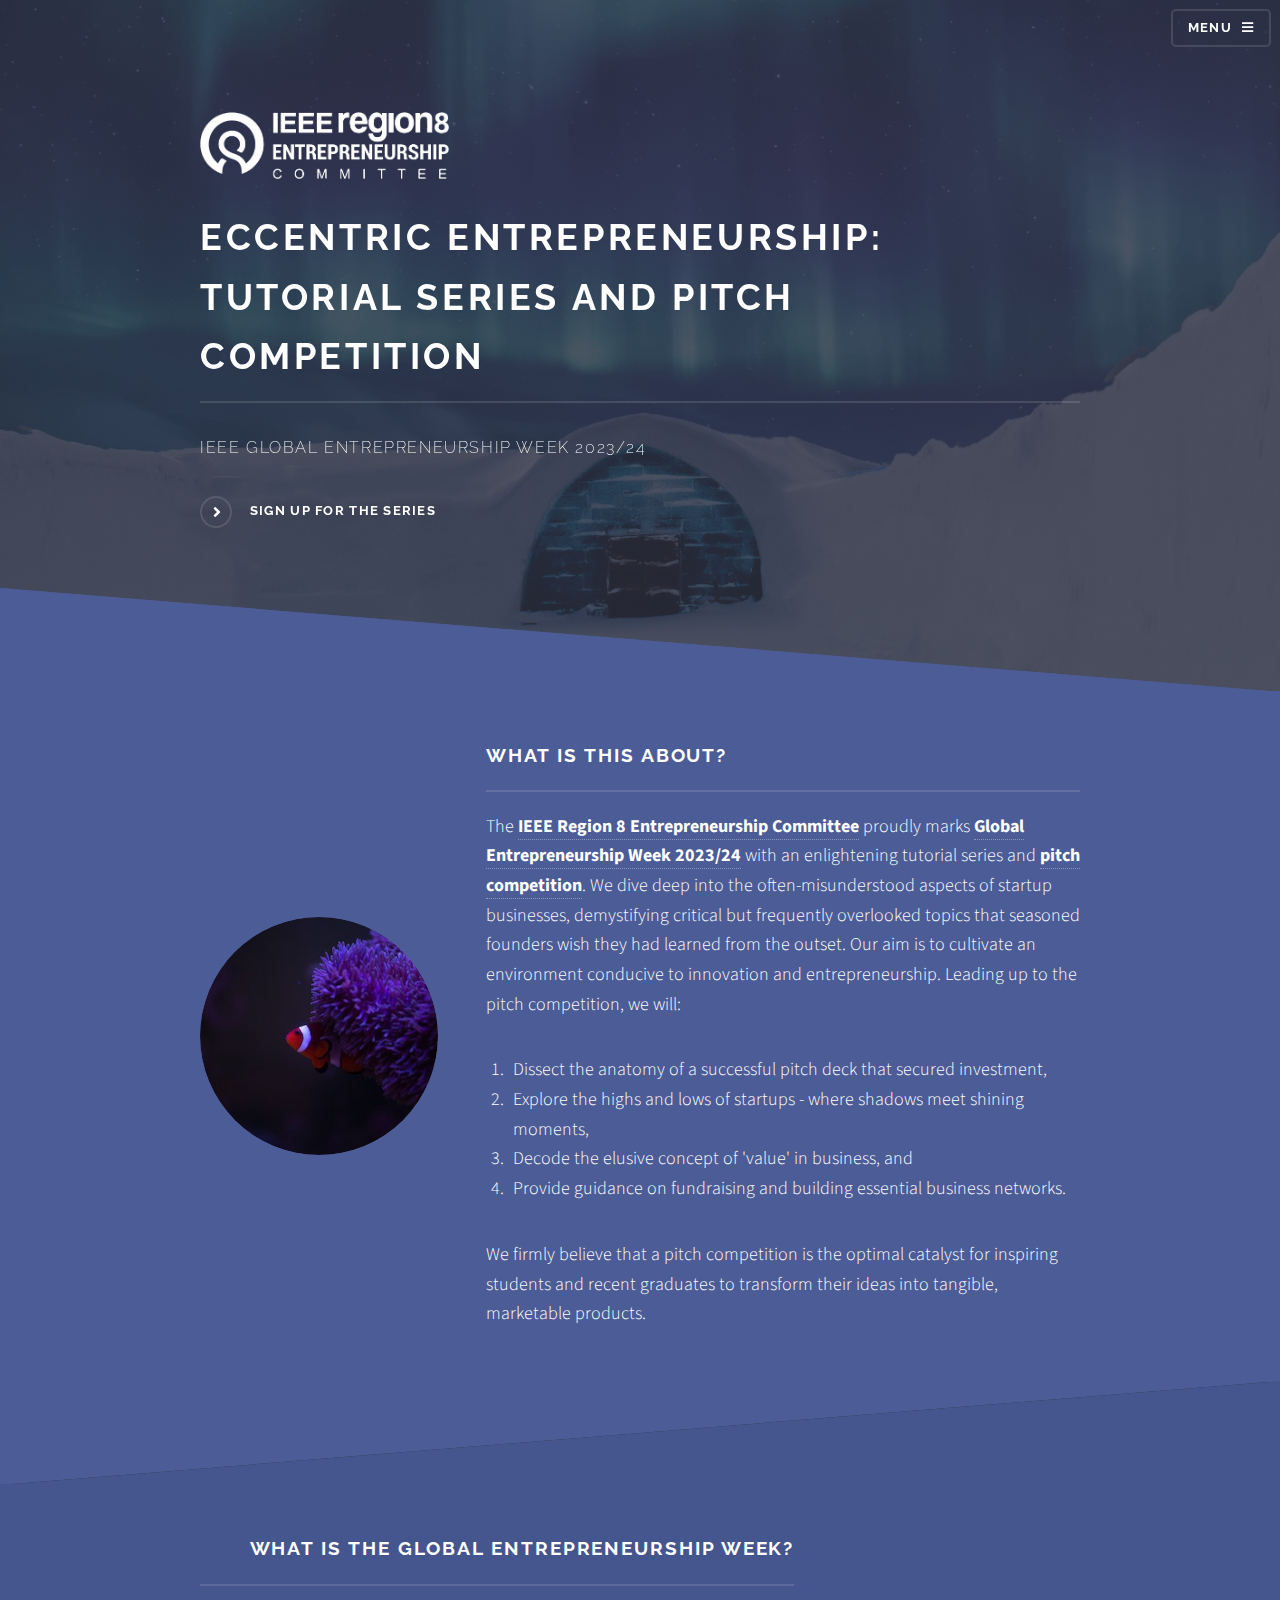
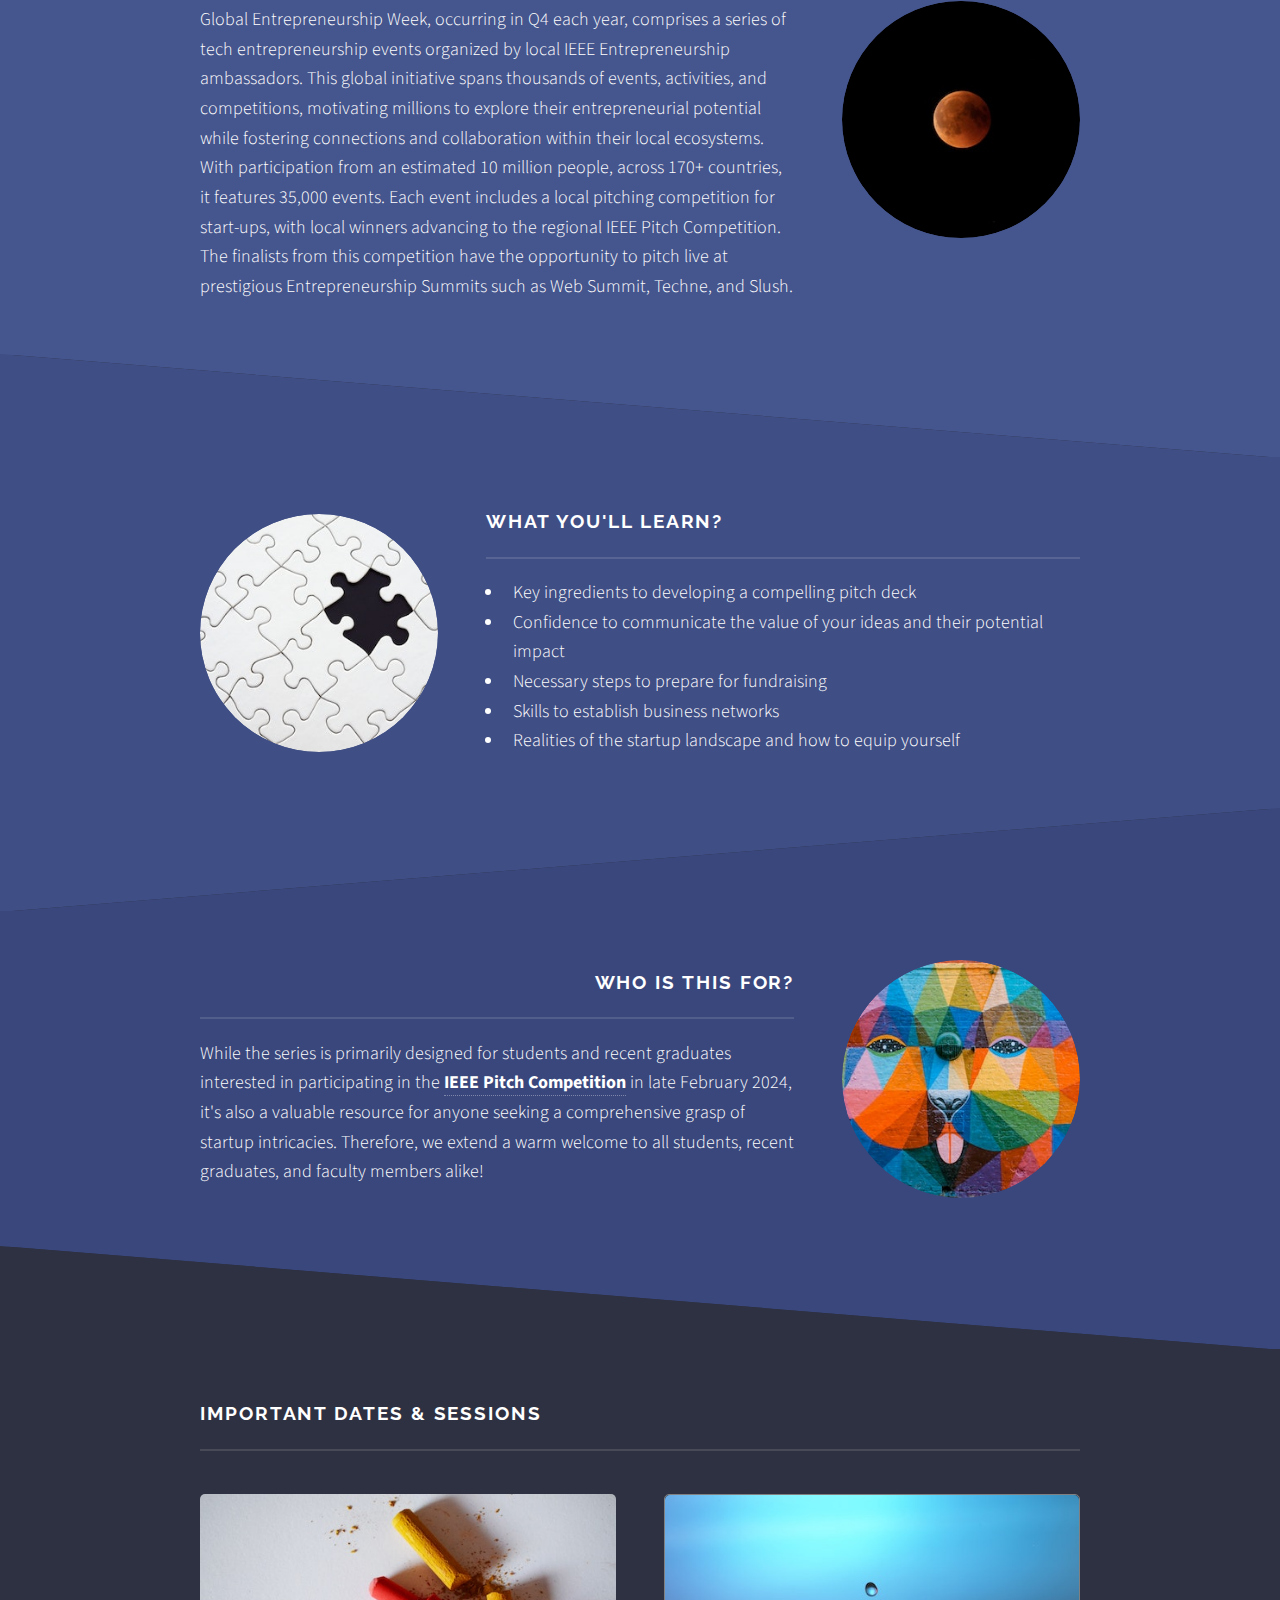
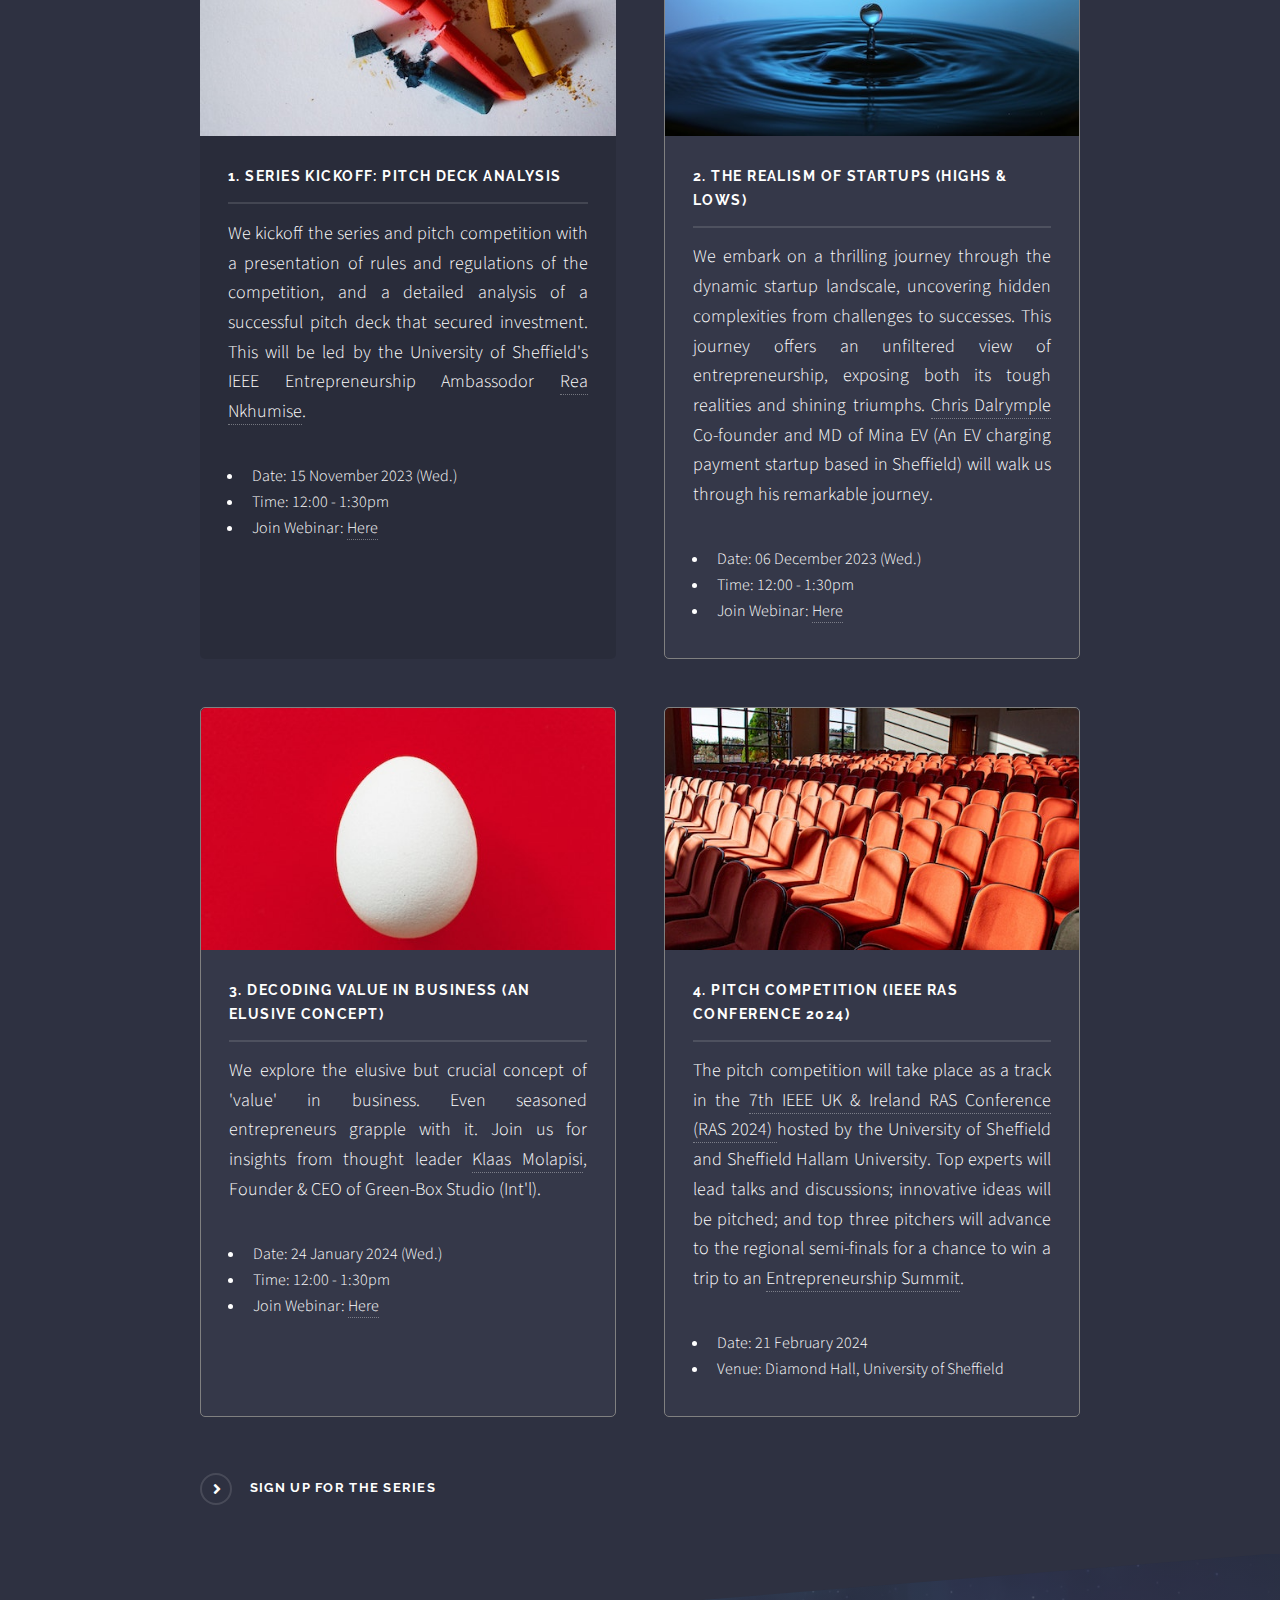
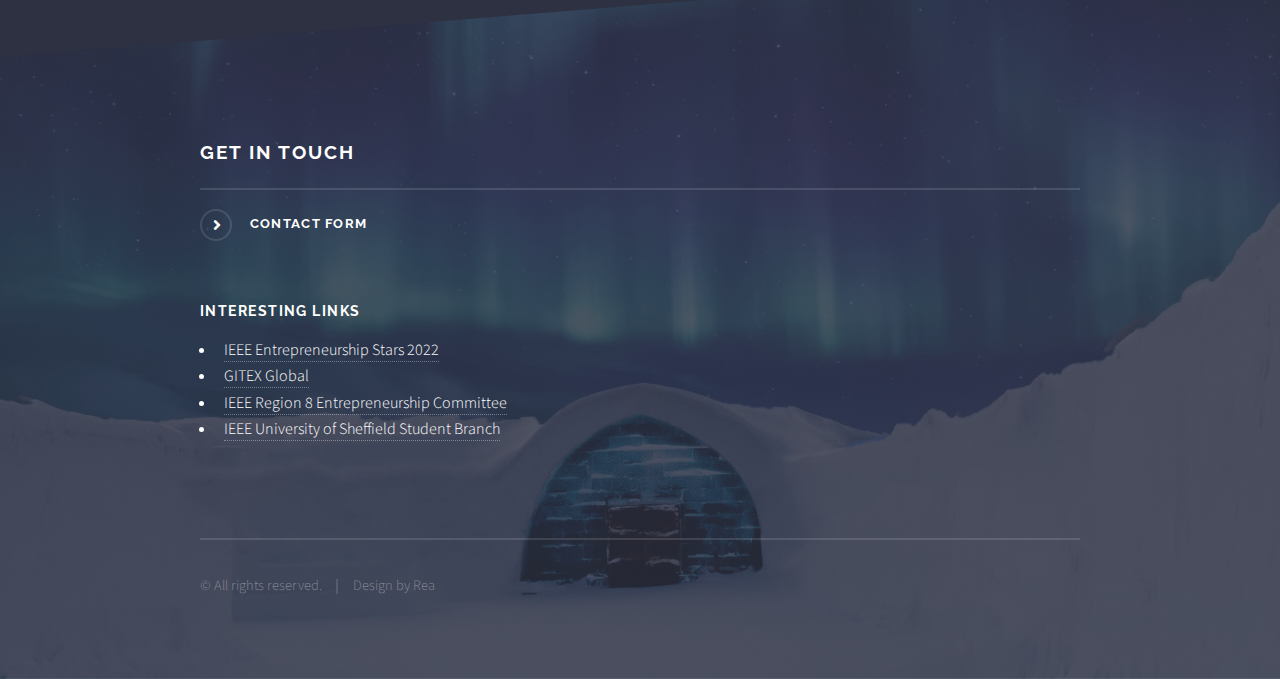
==== commit 607959b3: "Nov 27 updates" ====
--- a/index.html
+++ b/index.html
@@ -11,6 +11,7 @@
 		<meta name="viewport" content="width=device-width, initial-scale=1, user-scalable=no" />
 		<link rel="stylesheet" href="assets/css/main.css" />
 		<noscript><link rel="stylesheet" href="assets/css/noscript.css" /></noscript>
+		<link rel="icon" type="image/png" sizes="16x16" href="images/favicon.png">
 	</head>
 	<body class="is-preload">
 
@@ -172,7 +173,7 @@
 
 									</p> -->
 									<section class="features">
-										<article>
+										<article style="background-color: rgba(0,0,0,0.1); ;">
 											<a href="#" class="image"><img src="images/analysis1.jpg" alt="" /></a>
 											<h3 class="major">1. Series Kickoff: Pitch Deck Analysis</h3>
 											<p style="text-align: justify; font-size: 18px;">
@@ -188,14 +189,17 @@
 											</ul>
 											<!-- <a href="#" class="special">Learn more</a> -->
 										</article>
-										<article>
+										<article style="border: 1px solid grey;">
 											<a href="#" class="image"><img src="images/realism1.jpg" alt="" /></a>
 											<h3 class="major">2. The Realism of Startups (Highs & Lows)</h3>
 											<p style="text-align: justify; font-size: 18px;">
 												We embark on a thrilling journey through the dynamic startup landscale, 
 												uncovering hidden complexities from challenges to successes. 
 												This journey offers an unfiltered view of entrepreneurship, 
-												exposing both its tough realities and shining triumphs.
+												exposing both its tough realities and shining triumphs. 
+												<a href="https://www.linkedin.com/in/chrisdalrymple/">Chris Dalrymple</a> 
+												Co-founder and MD of Mina EV (An EV charging payment 
+												startup based in Sheffield) will walk us through his remarkable journey.
 												<!-- Presented by Name Surname, Founder & CEO of Company. -->
 											</p>
 											<ul>
@@ -205,13 +209,14 @@
 											</ul>
 											<!-- <a href="#" class="special">Learn more</a> -->
 										</article>
-										<article>
+										<article style="border: 1px solid grey;">
 											<a href="#" class="image"><img src="images/value1.jpg" alt="" /></a>
 											<h3 class="major">3. Decoding Value in Business (An elusive concept)</h3>
 											<p style="text-align: justify; font-size: 18px;">
 												We explore the elusive but crucial concept of 'value' in business. 
 												Even seasoned entrepreneurs grapple with it. 
-												Join us for insights from thought leader <a href="#">Klaas Molapisi</a>, 
+												Join us for insights from thought leader 
+												<a href="https://www.linkedin.com/in/klaas-ramo-molapisi/">Klaas Molapisi</a>, 
 												Founder & CEO of Green-Box Studio (Int'l).
 											</p>
 											<ul>
@@ -221,7 +226,7 @@
 											</ul>
 											<!-- <a href="#" class="special">Learn more</a> -->
 										</article>
-										<article>
+										<article style="border: 1px solid grey;">
 											<a href="#" class="image"><img src="images/pitch3.jpg" alt="" /></a>
 											<h3 class="major">4. Pitch Competition (IEEE RAS Conference 2024) </h3>
 											<p style="text-align: justify; font-size: 18px;">
@@ -232,12 +237,13 @@
 												hosted by the University of Sheffield and Sheffield Hallam University.
 												Top experts will lead talks and discussions; innovative ideas will be pitched; and 
 												top three pitchers will advance to the regional semi-finals 
-												for a chance to win a trip to an Entrepreneurship Summit. 
+												for a chance to win a trip to an 
+												<a href="https://www.gitex.com/">Entrepreneurship Summit</a>. 
 											</p>
 											<!-- <a href="#" class="special">Learn more</a> -->
 											<ul>
-												<li>Date: 21-22 February 2024</li>
-												<li>Venue: TBC</li>
+												<li>Date: 21 February 2024</li>
+												<li>Venue: Diamond Hall, University of Sheffield</li>
 											</ul>
 										</article>
 									</section>
@@ -262,6 +268,7 @@
 							<h3 >Interesting Links</h3>
 							<ul>
 								<li><a href="https://entrepreneurship.ieee.org/entrepreneurship-stars-2022/">IEEE Entrepreneurship Stars 2022</a></li>
+								<li><a href="https://www.gitex.com/">GITEX Global</a></li>
 								<li><a href="https://entrepreneurship.ieeer8.org/">IEEE Region 8 Entrepreneurship Committee</a></li>
 								<li><a href="https://ieeesbsheffield.wordpress.com/">IEEE University of Sheffield Student Branch</a></li>
 							</ul>
--- a/assets/css/main.css
+++ b/assets/css/main.css
@@ -2424,7 +2424,7 @@
 		}
 
 		.image.left, .image.right {
-			max-width: 40%;
+			max-width: 30%;
 		}
 
 			.image.left img, .image.right img {
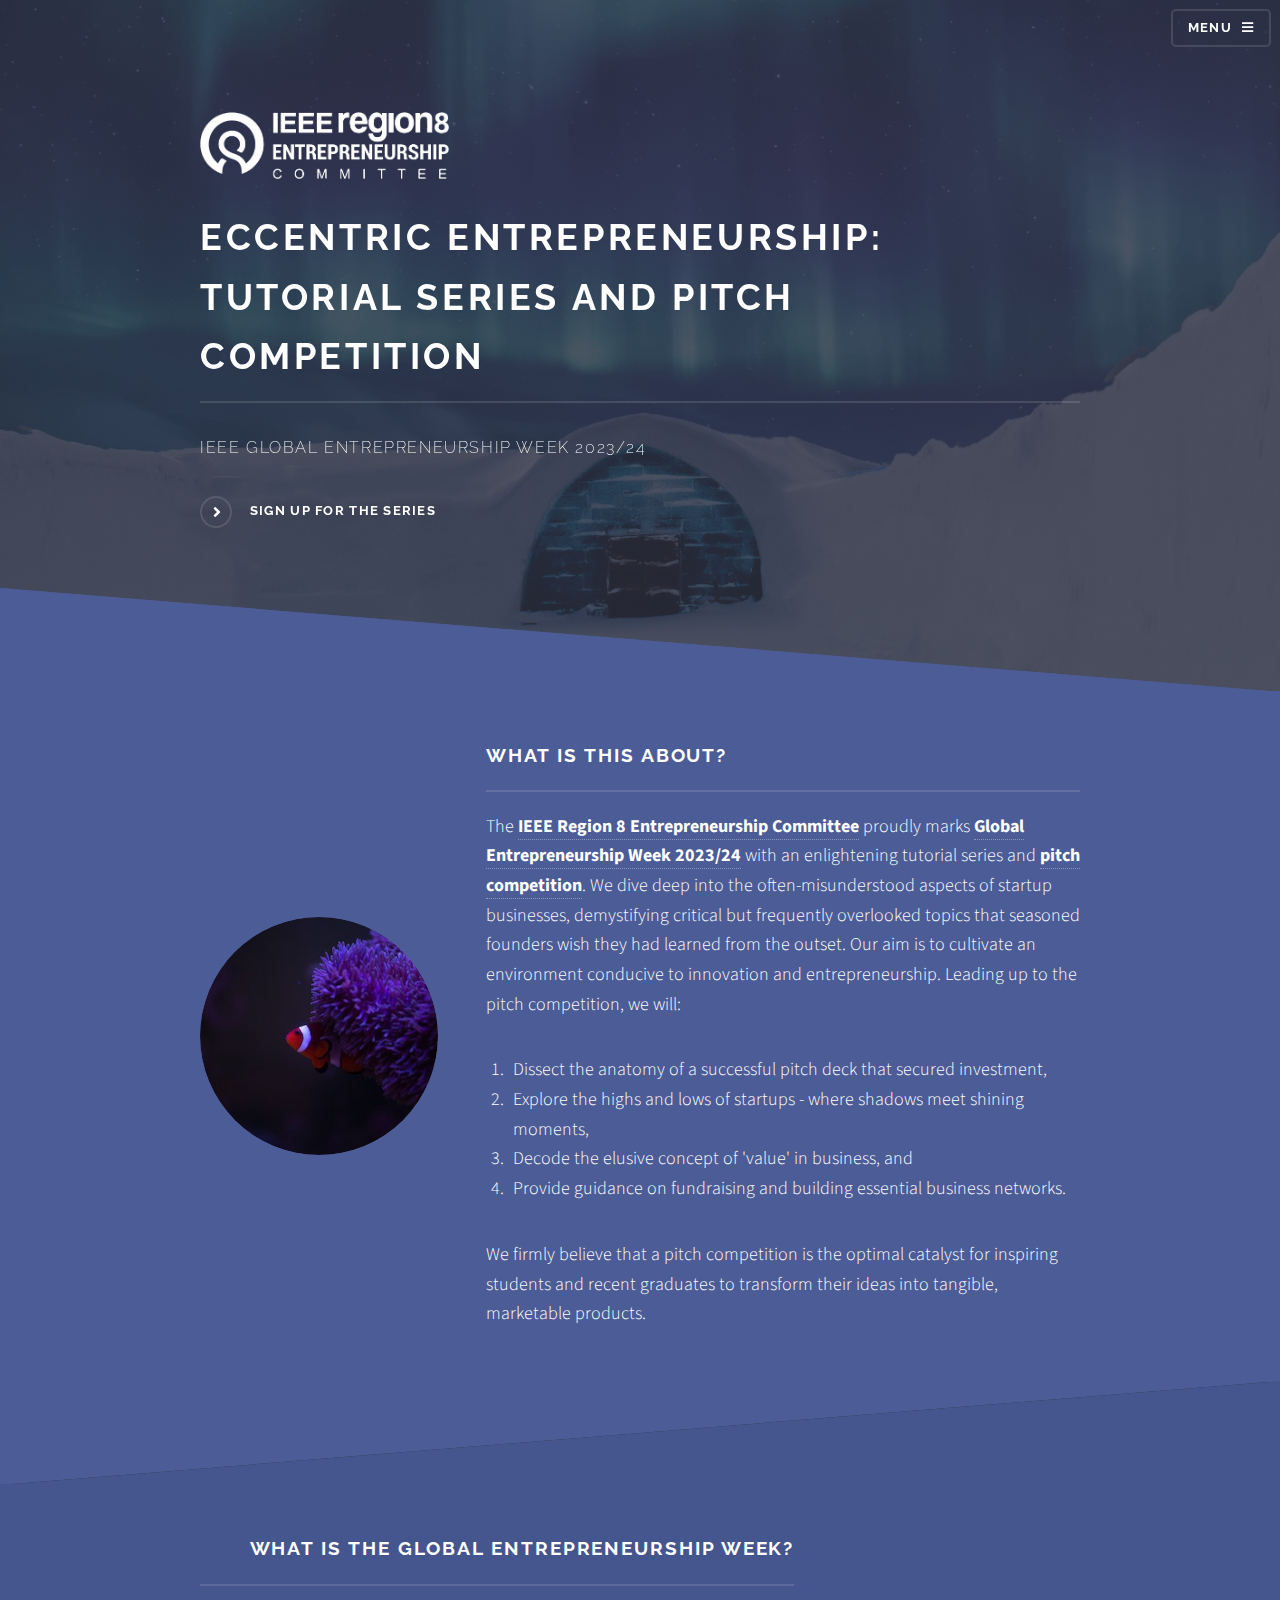
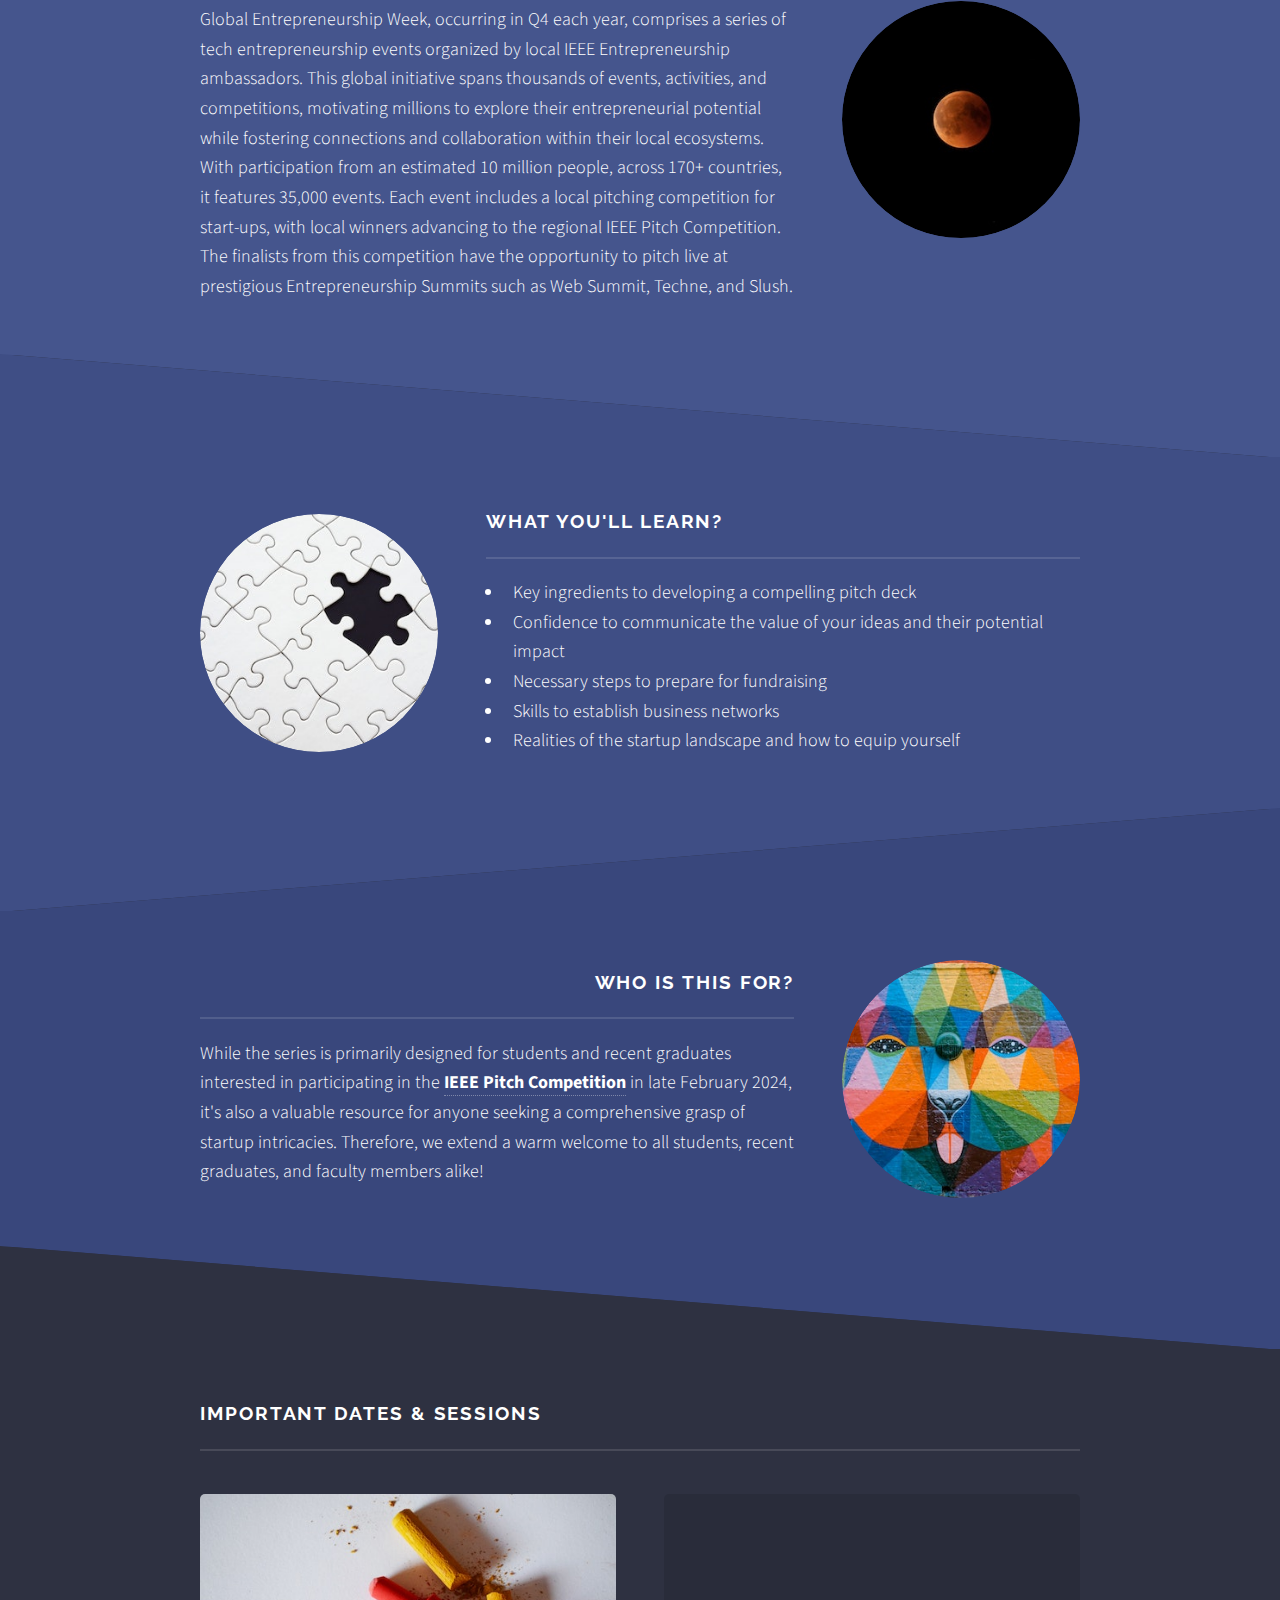
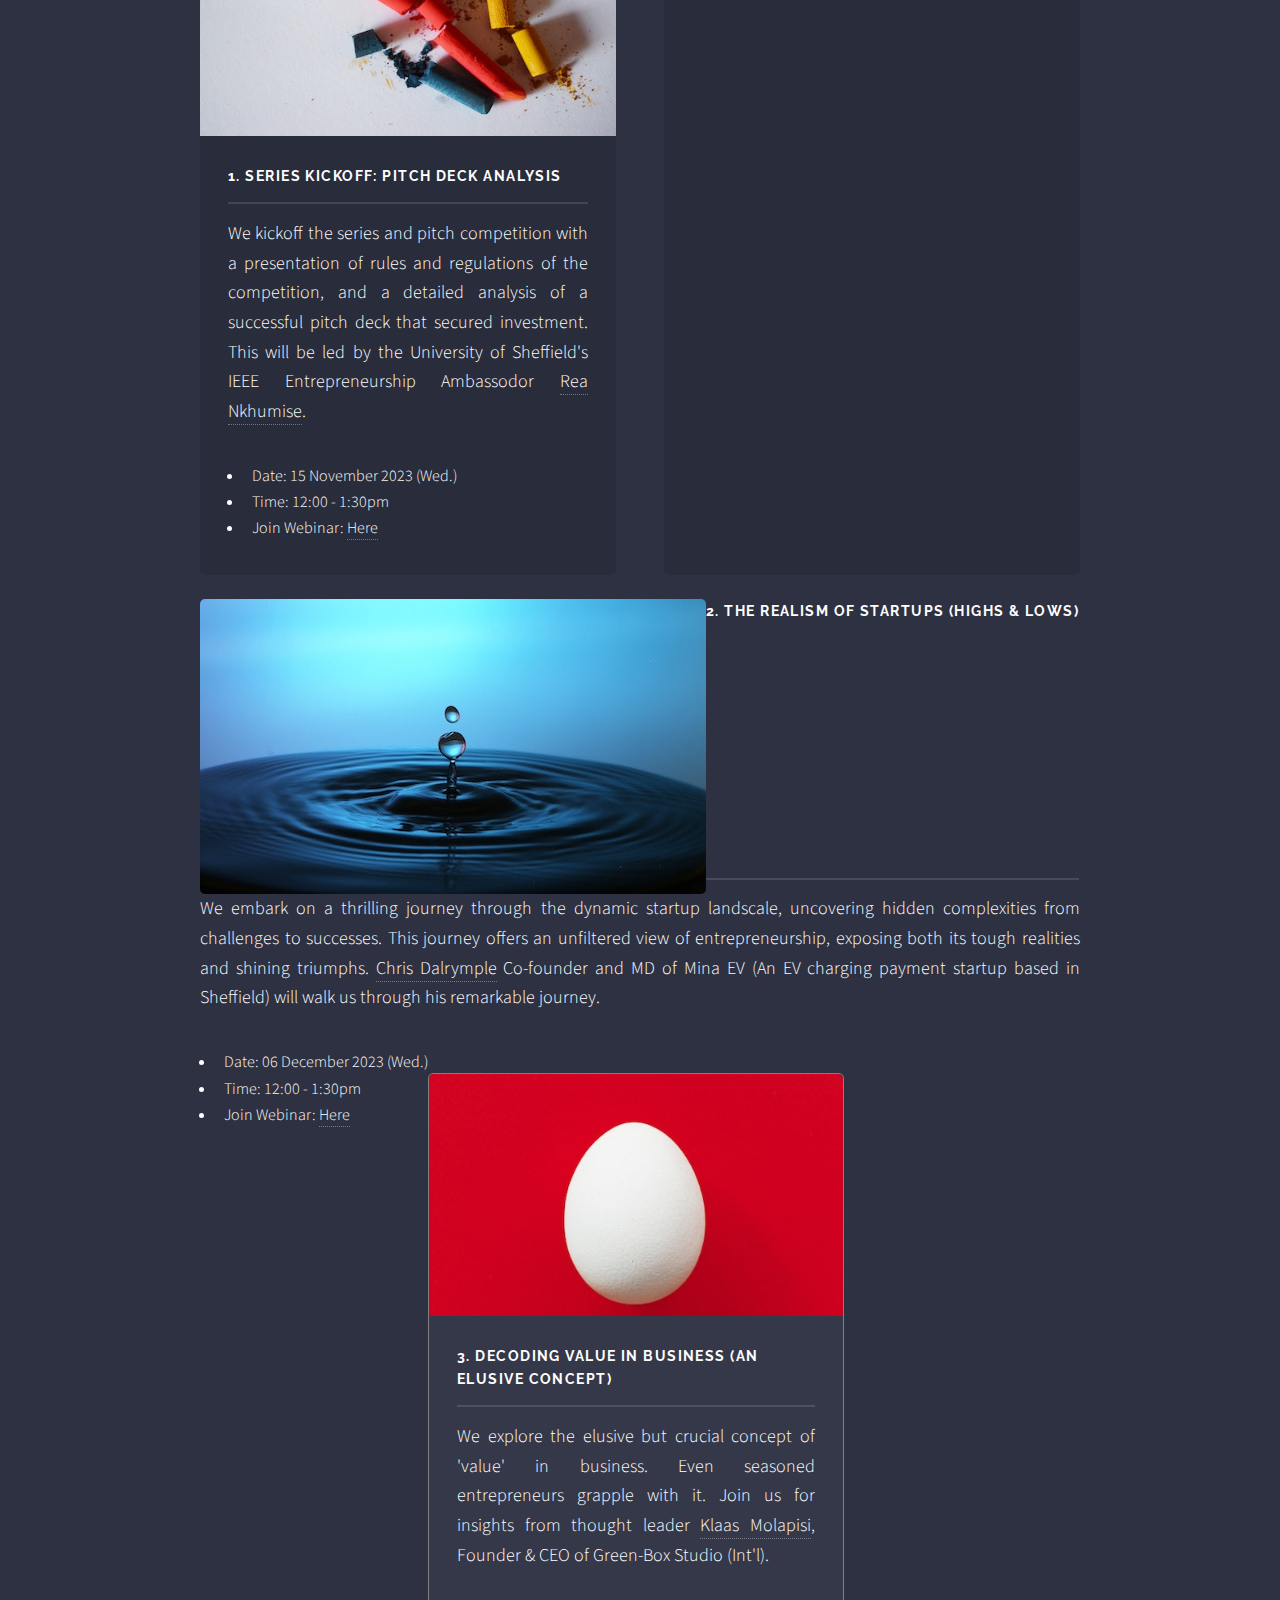
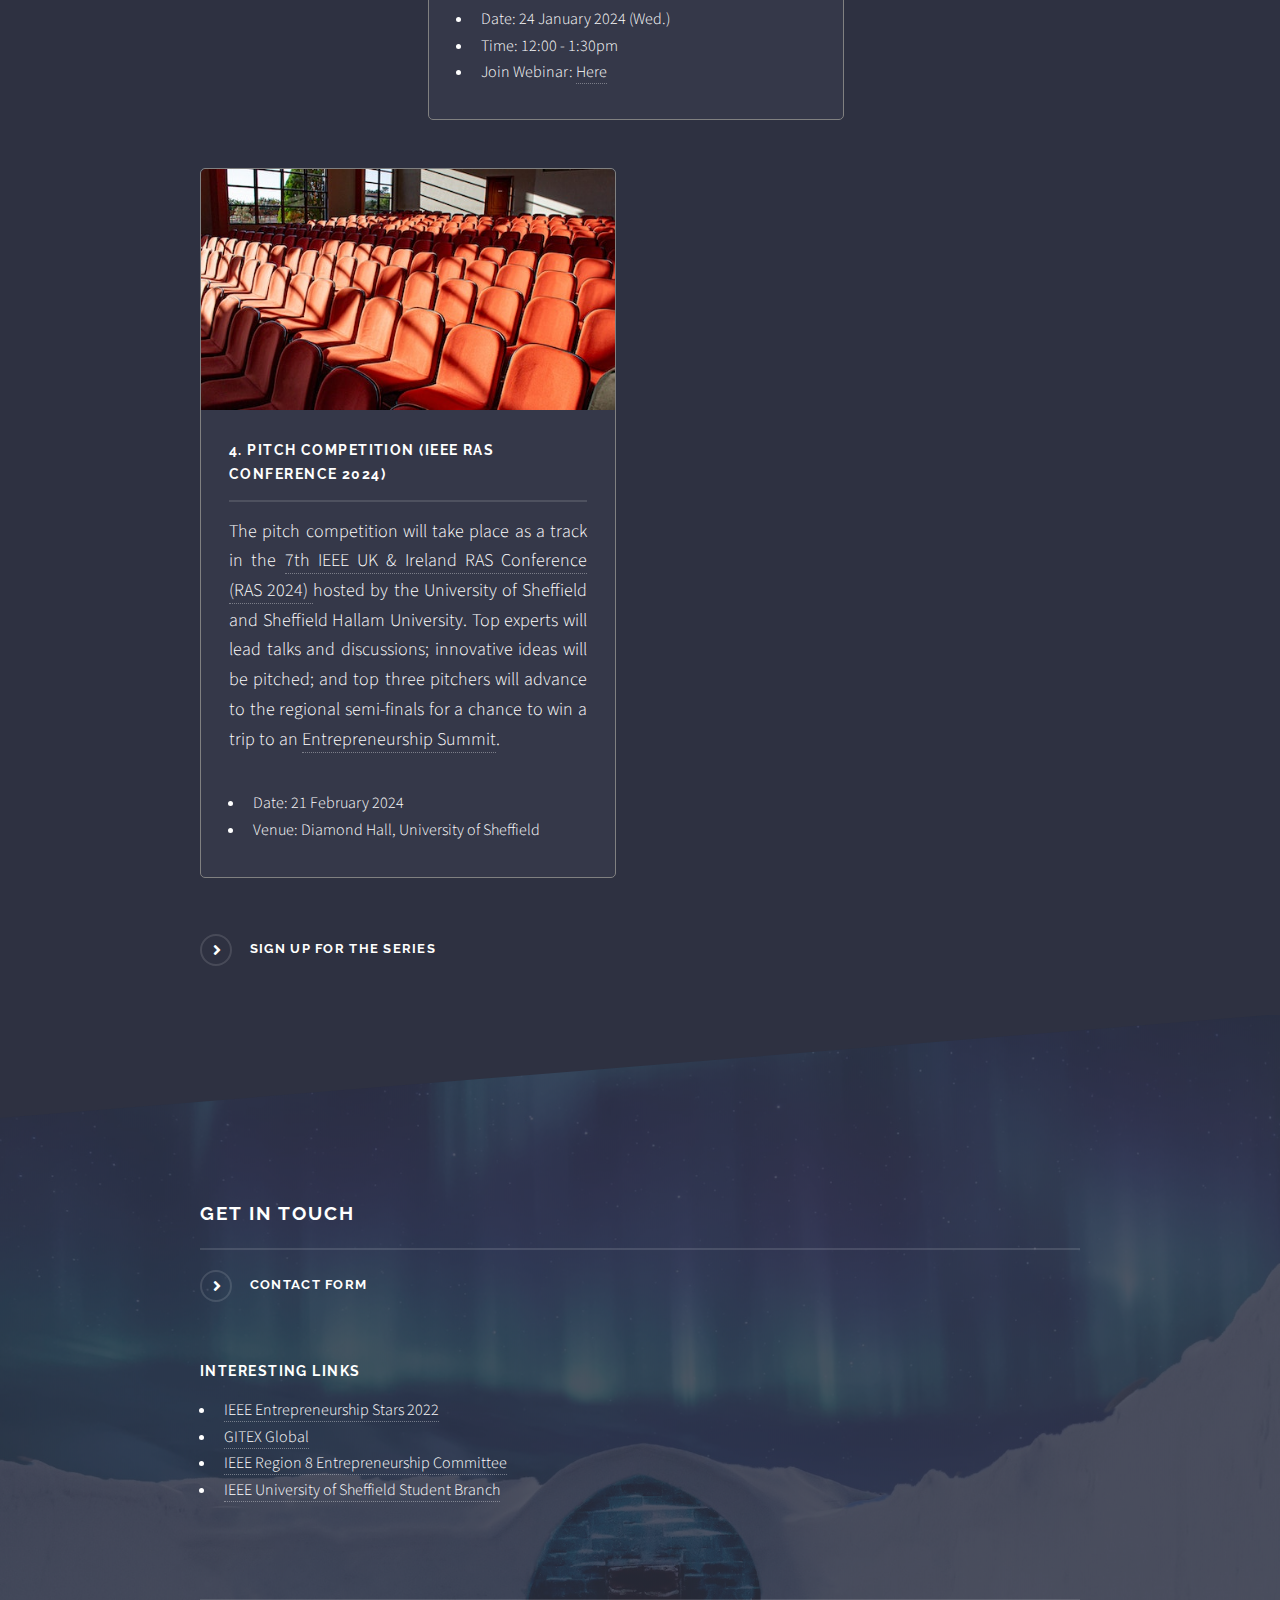
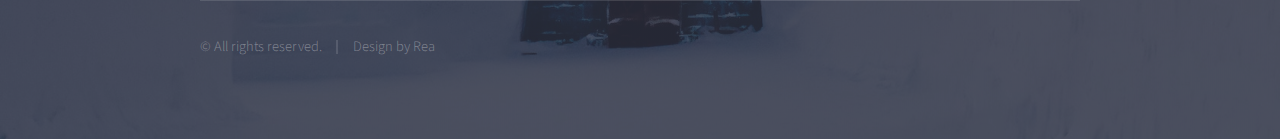
==== commit 8c0f376e: "Dec_update" ====
--- a/index.html
+++ b/index.html
@@ -189,7 +189,8 @@
 											</ul>
 											<!-- <a href="#" class="special">Learn more</a> -->
 										</article>
-										<article style="border: 1px solid grey;">
+										<!-- <article style="border: 1px solid grey;"> -->
+											<article style="background-color: rgba(0,0,0,0.1); ;"></article>
 											<a href="#" class="image"><img src="images/realism1.jpg" alt="" /></a>
 											<h3 class="major">2. The Realism of Startups (Highs & Lows)</h3>
 											<p style="text-align: justify; font-size: 18px;">
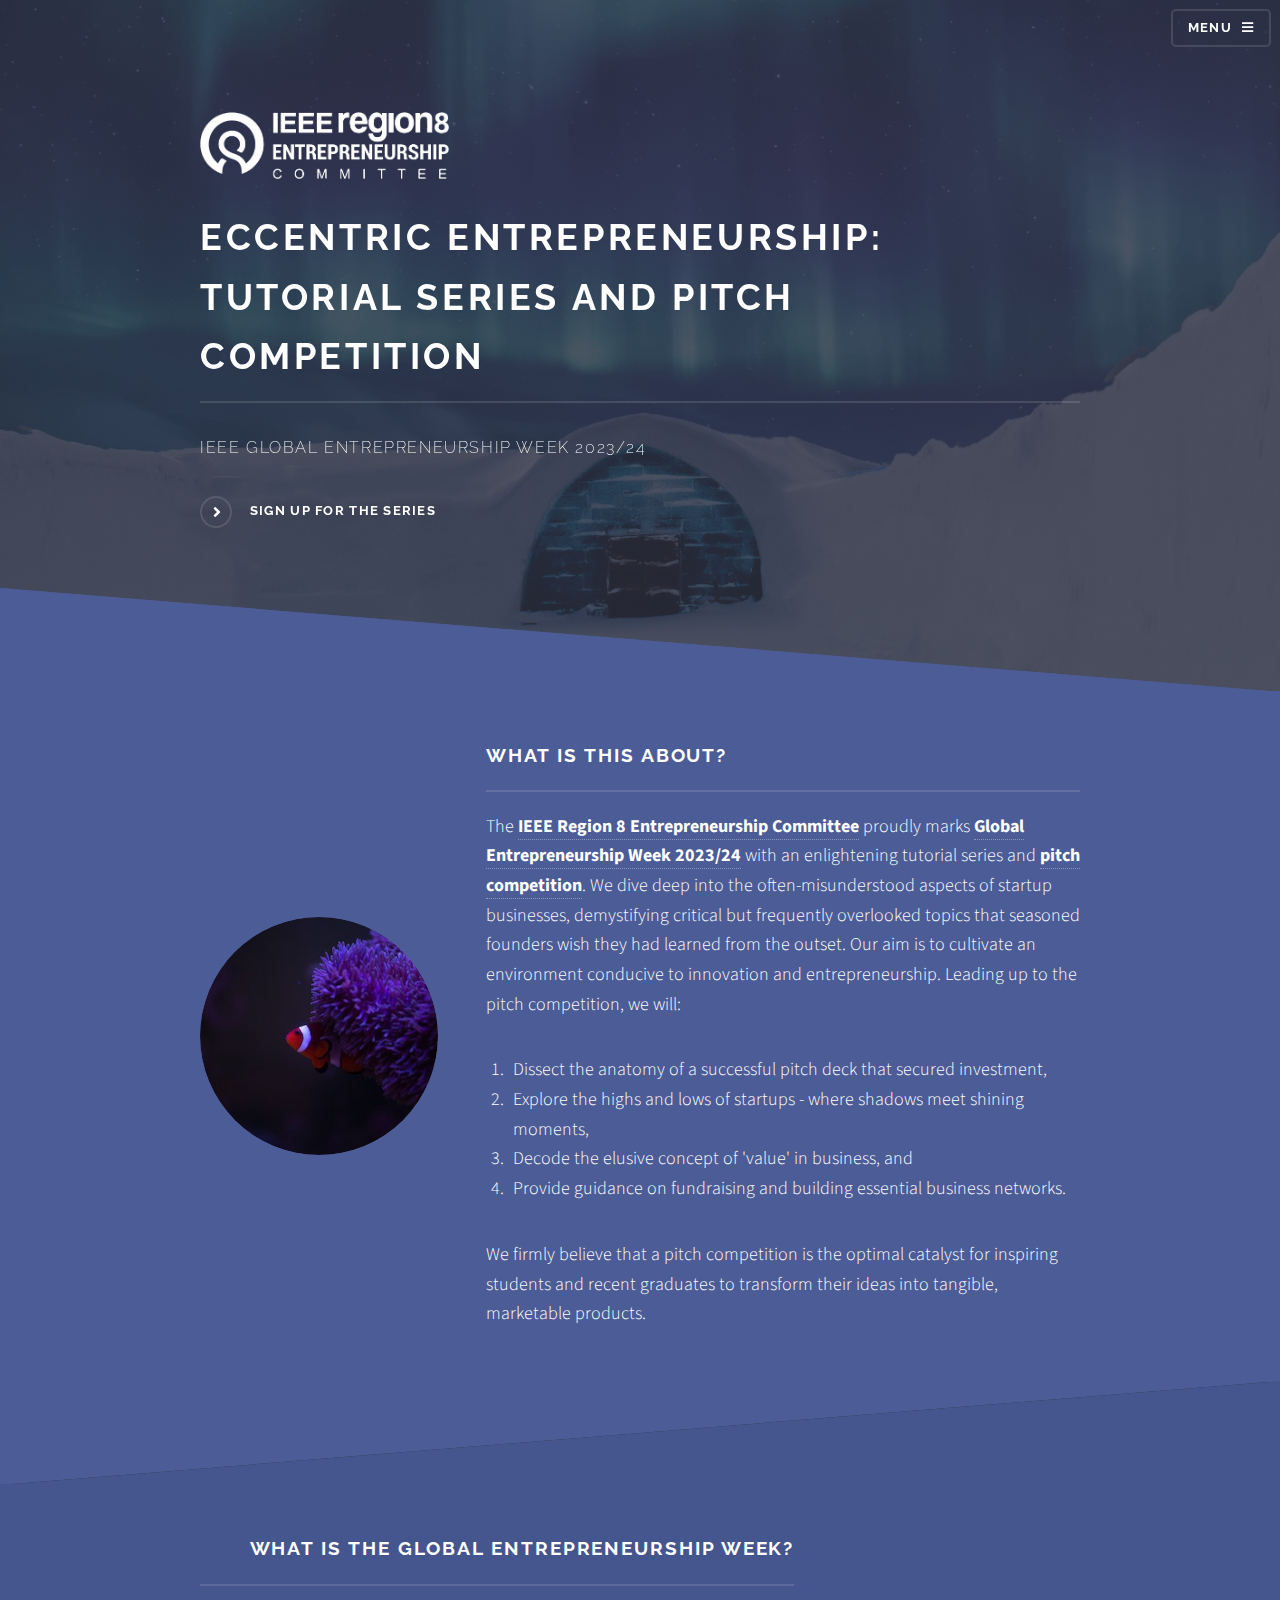
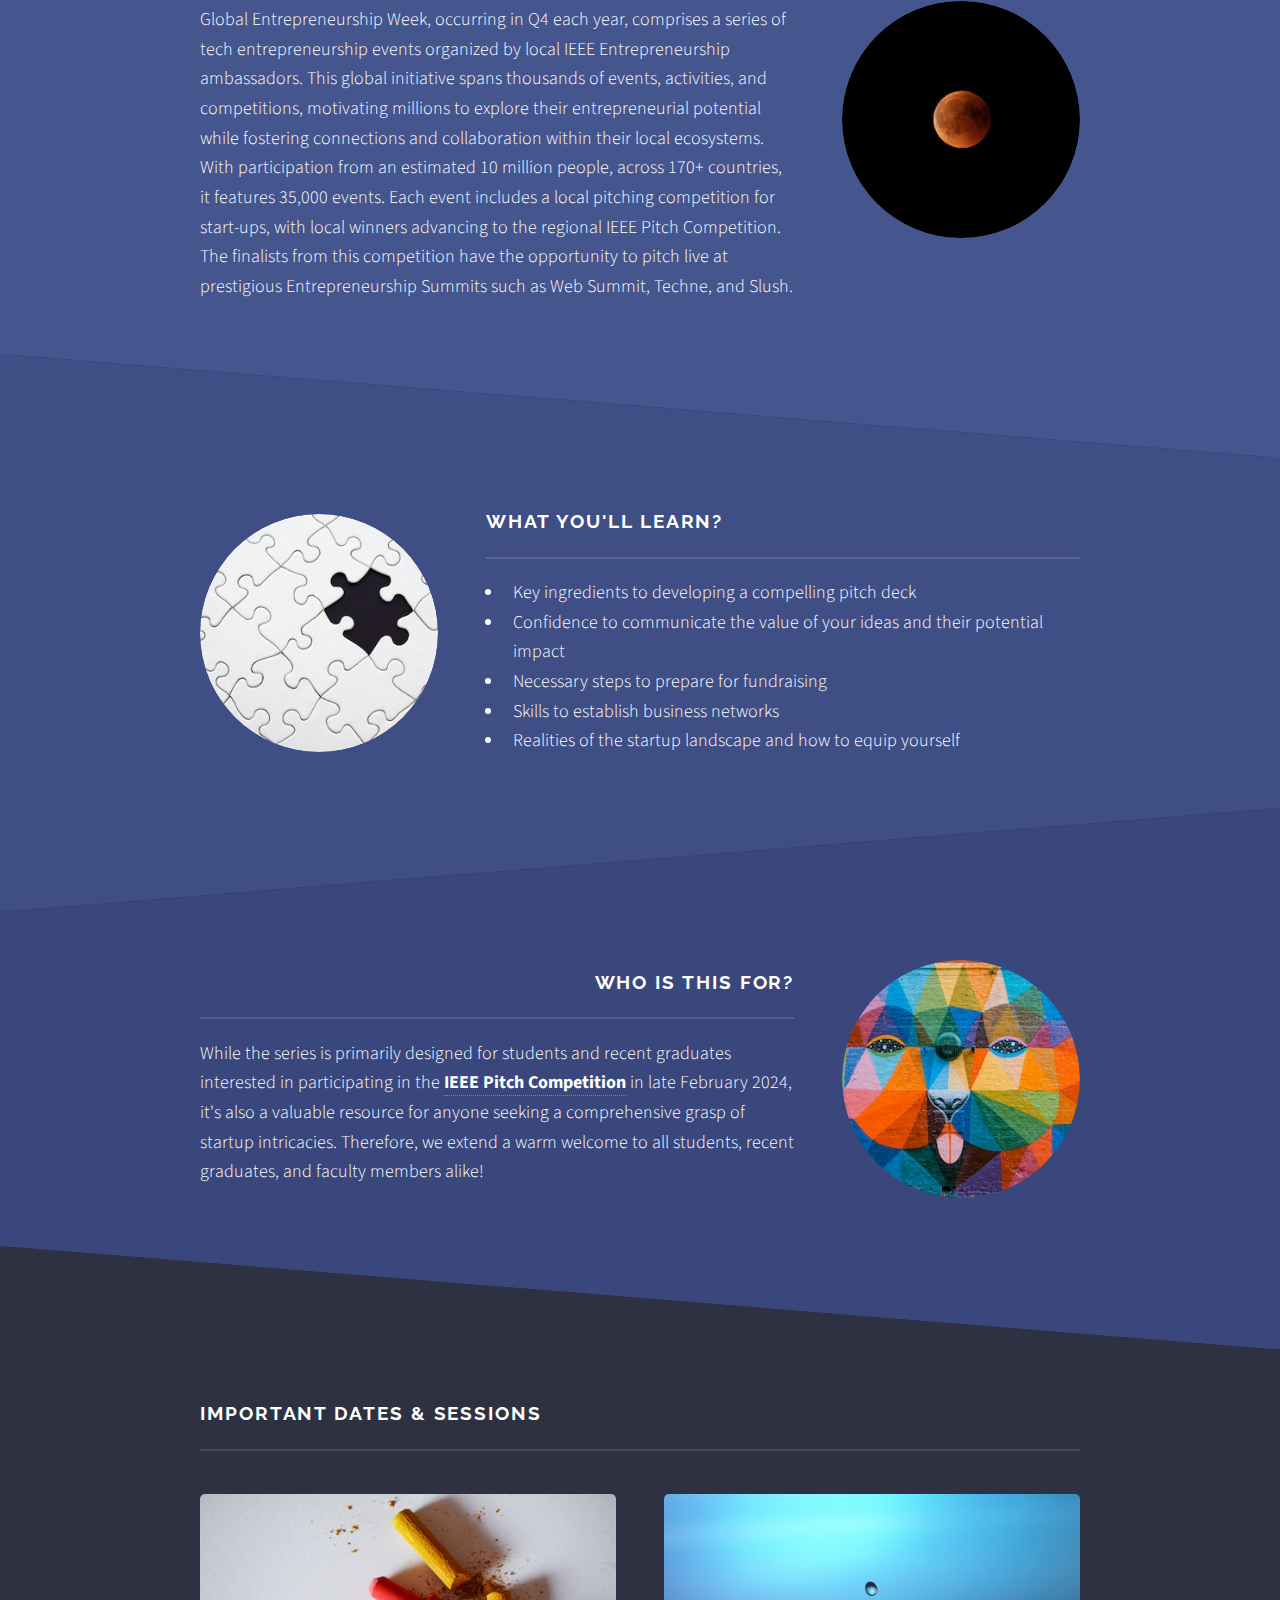
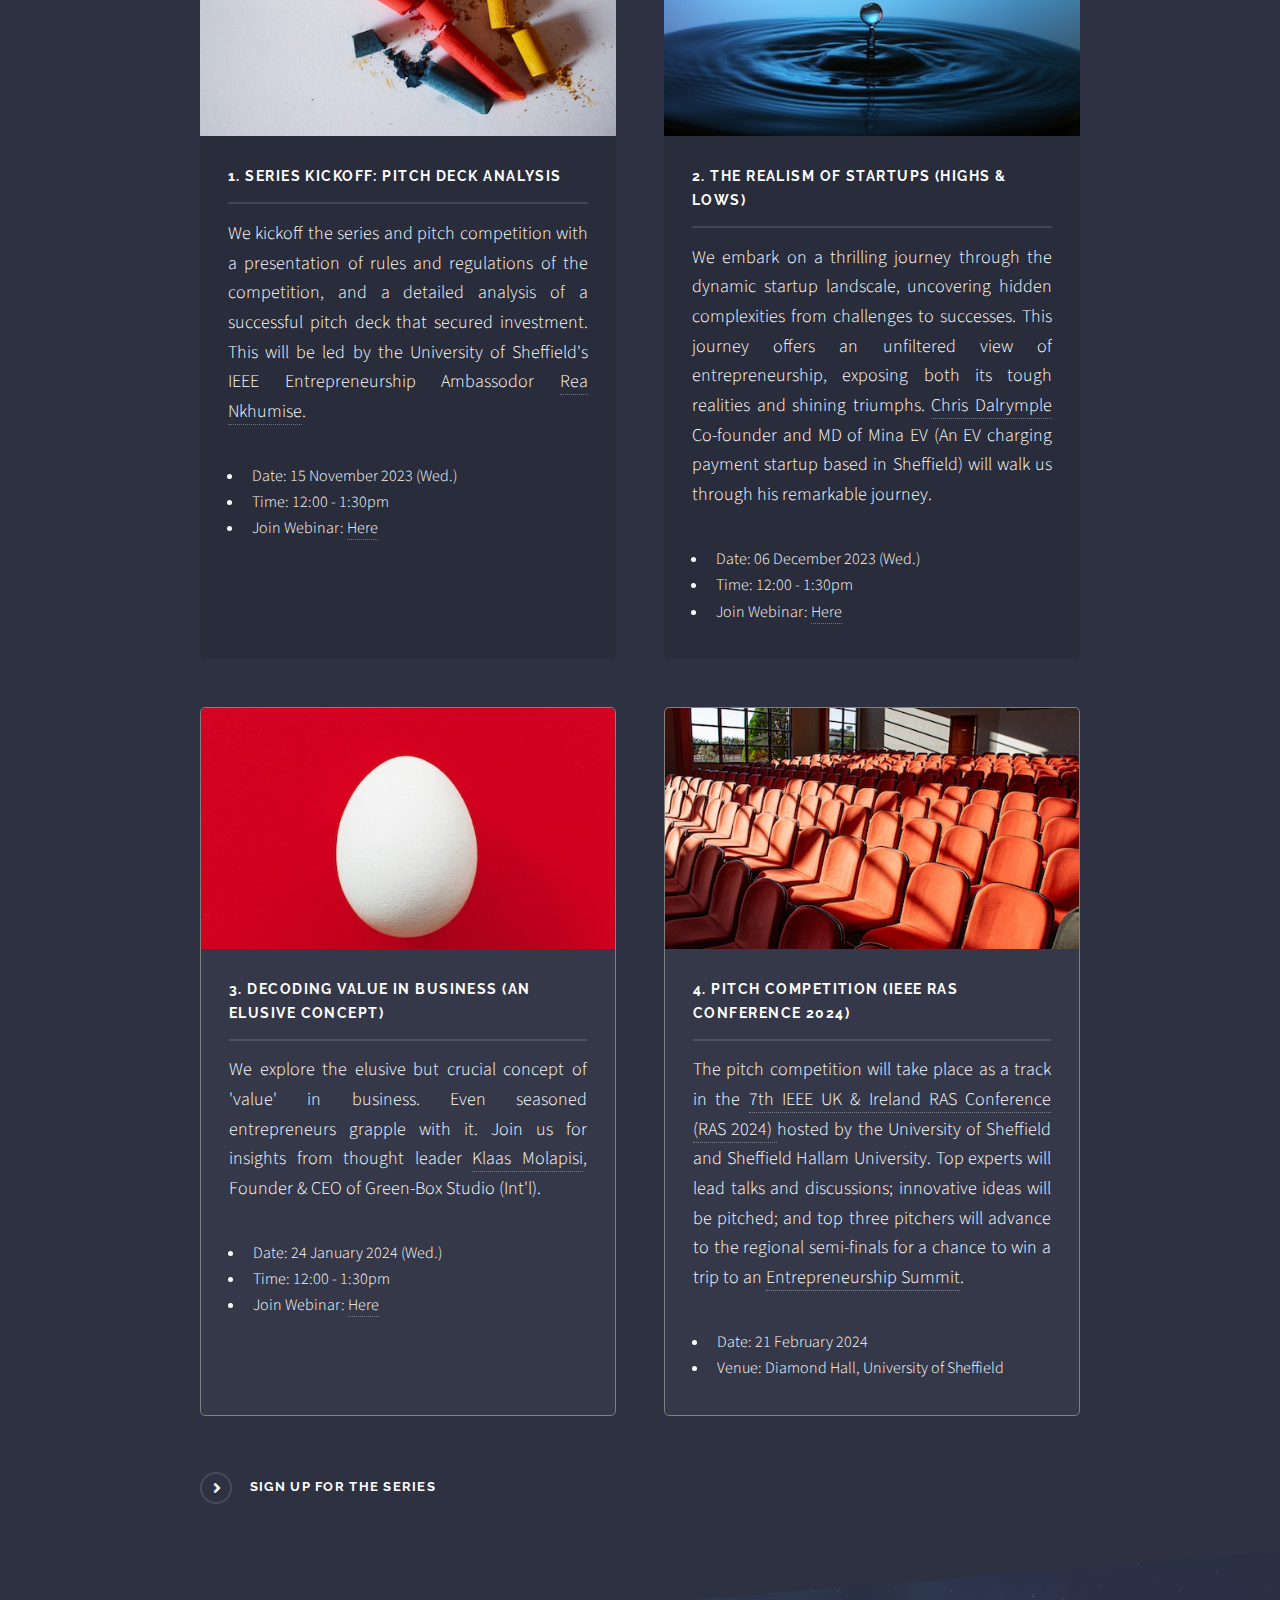
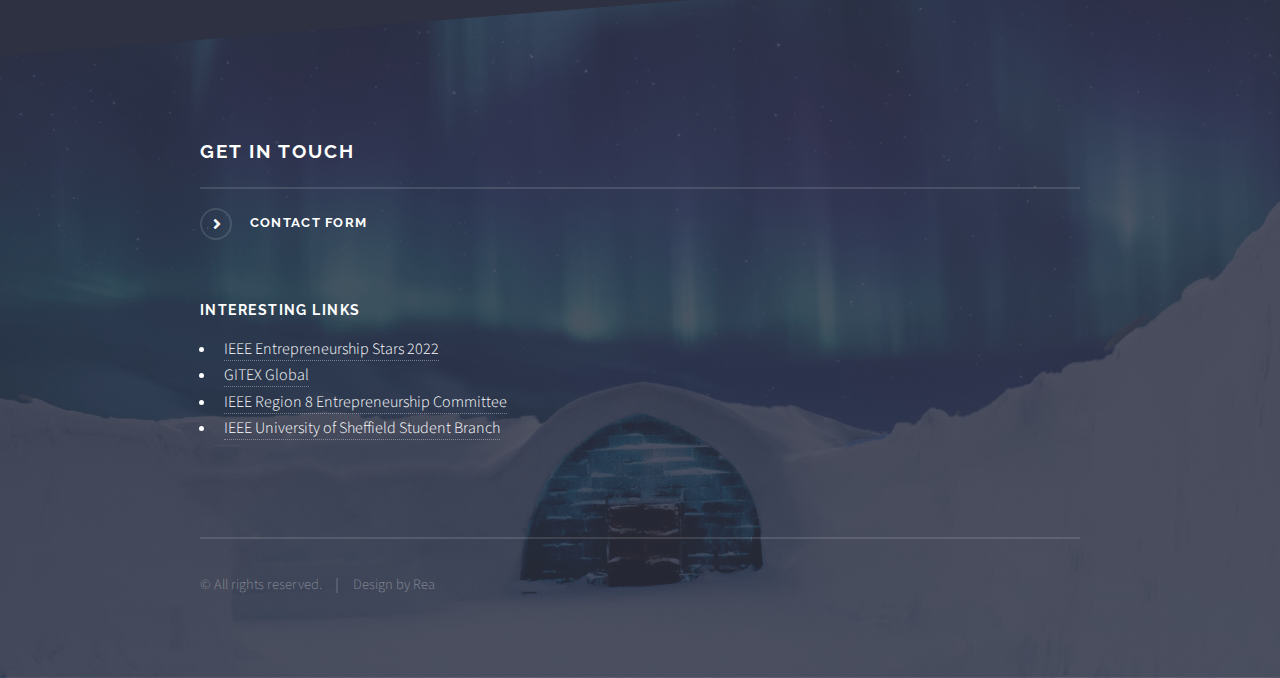
==== commit 34f28847: "Dec_update_2" ====
--- a/index.html
+++ b/index.html
@@ -190,7 +190,7 @@
 											<!-- <a href="#" class="special">Learn more</a> -->
 										</article>
 										<!-- <article style="border: 1px solid grey;"> -->
-											<article style="background-color: rgba(0,0,0,0.1); ;"></article>
+										<article style="background-color: rgba(0,0,0,0.1); ;">
 											<a href="#" class="image"><img src="images/realism1.jpg" alt="" /></a>
 											<h3 class="major">2. The Realism of Startups (Highs & Lows)</h3>
 											<p style="text-align: justify; font-size: 18px;">
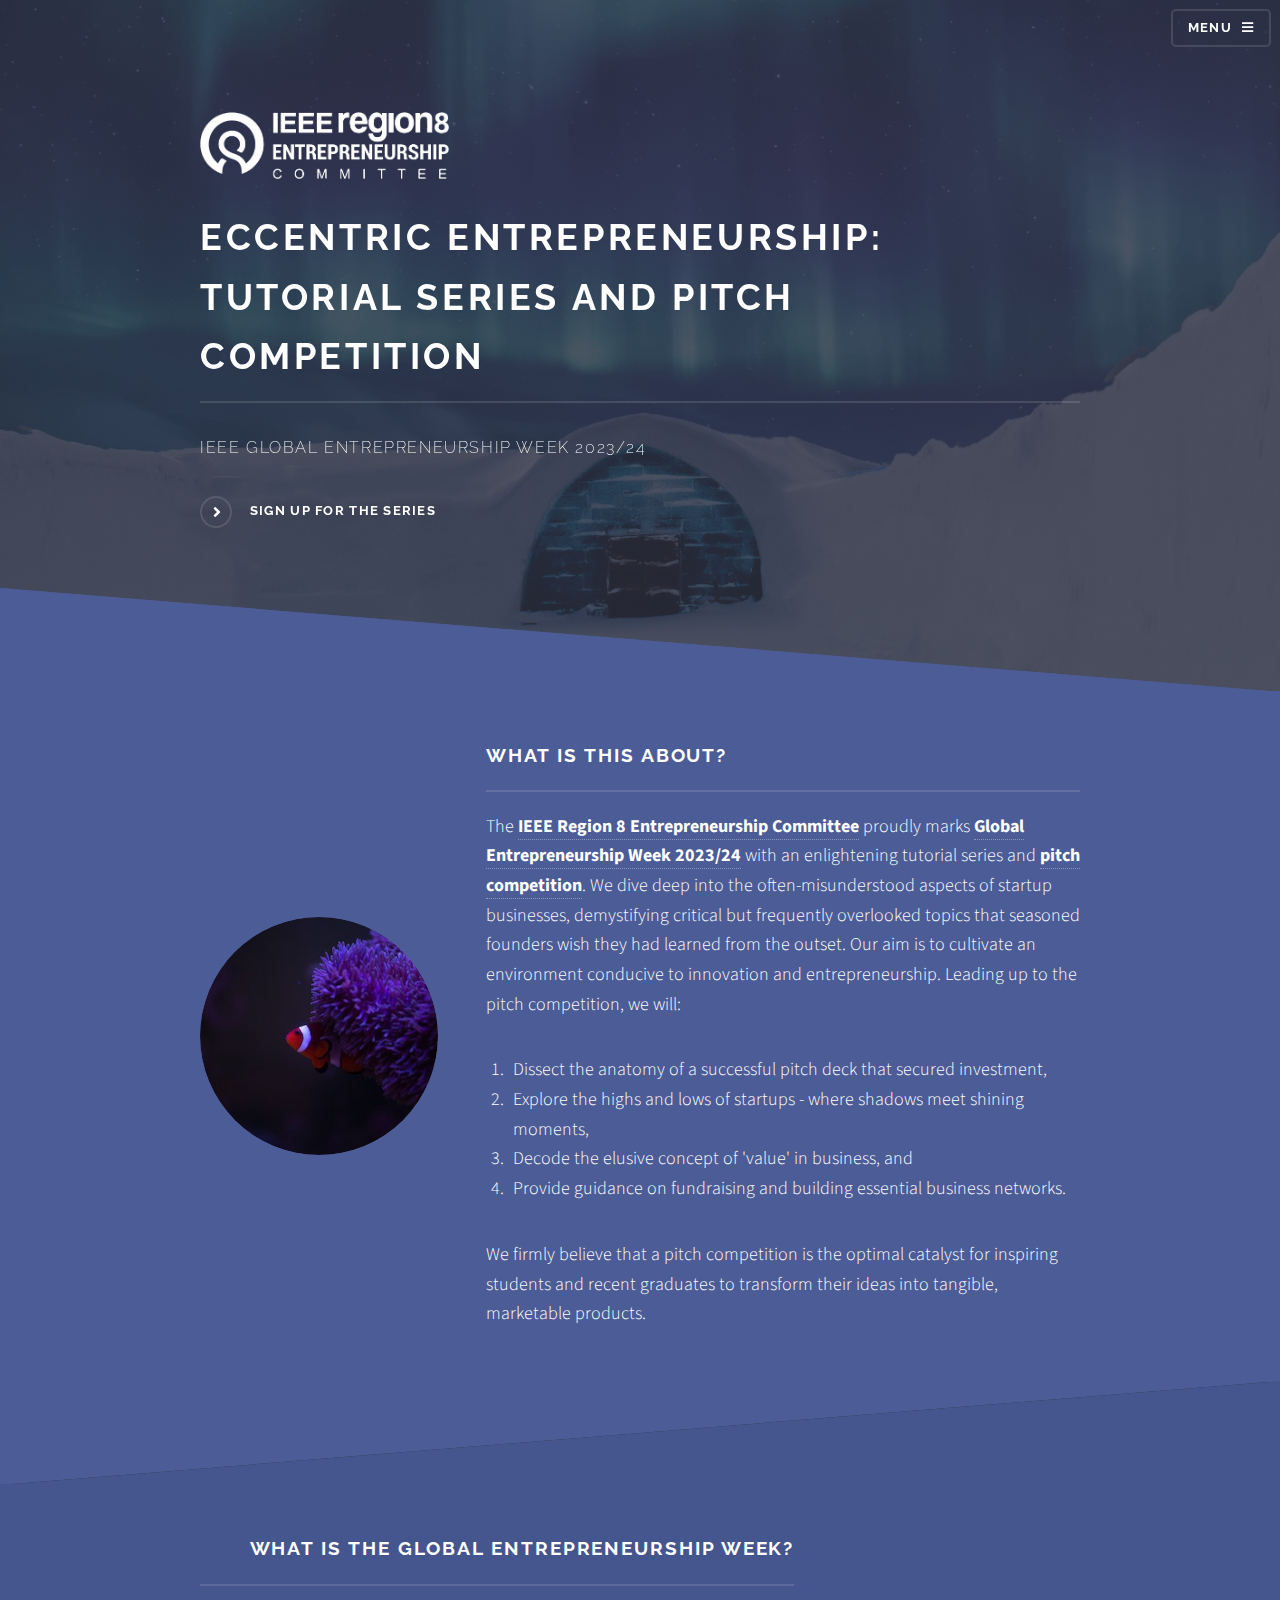
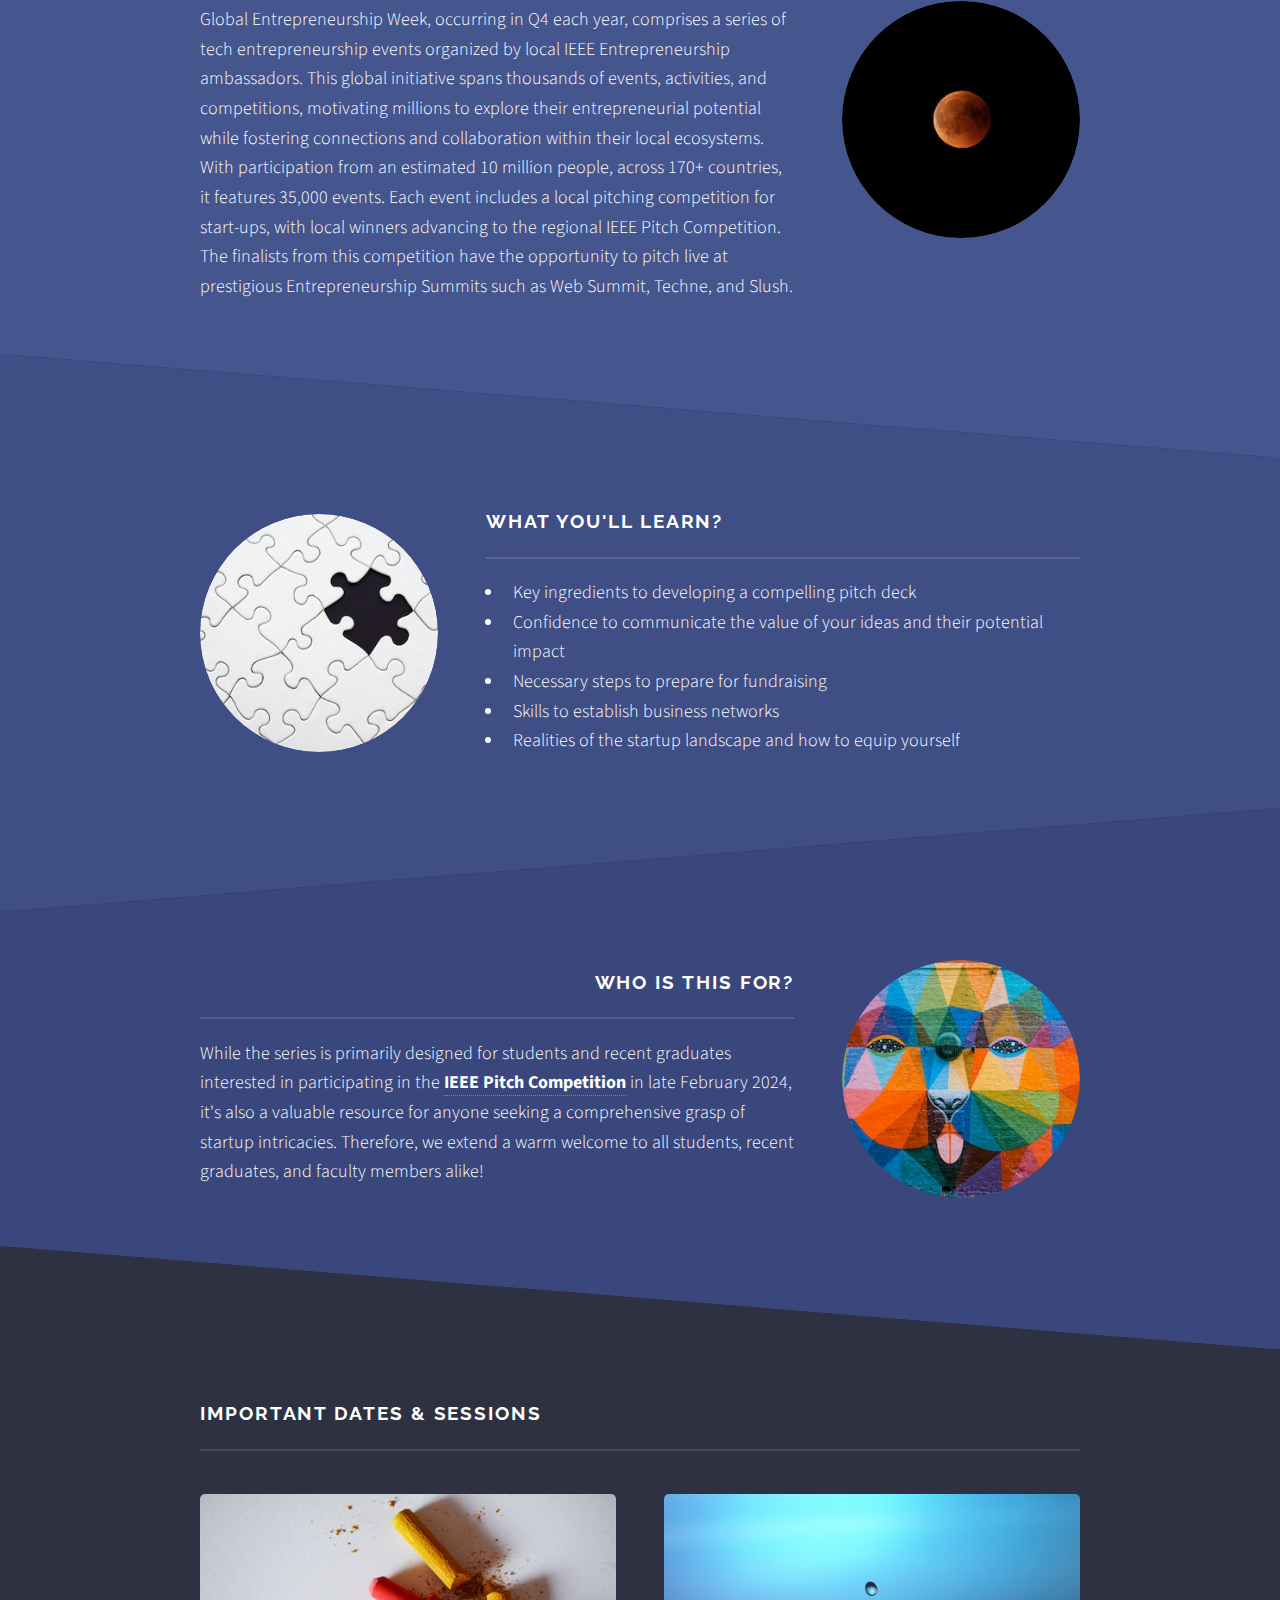
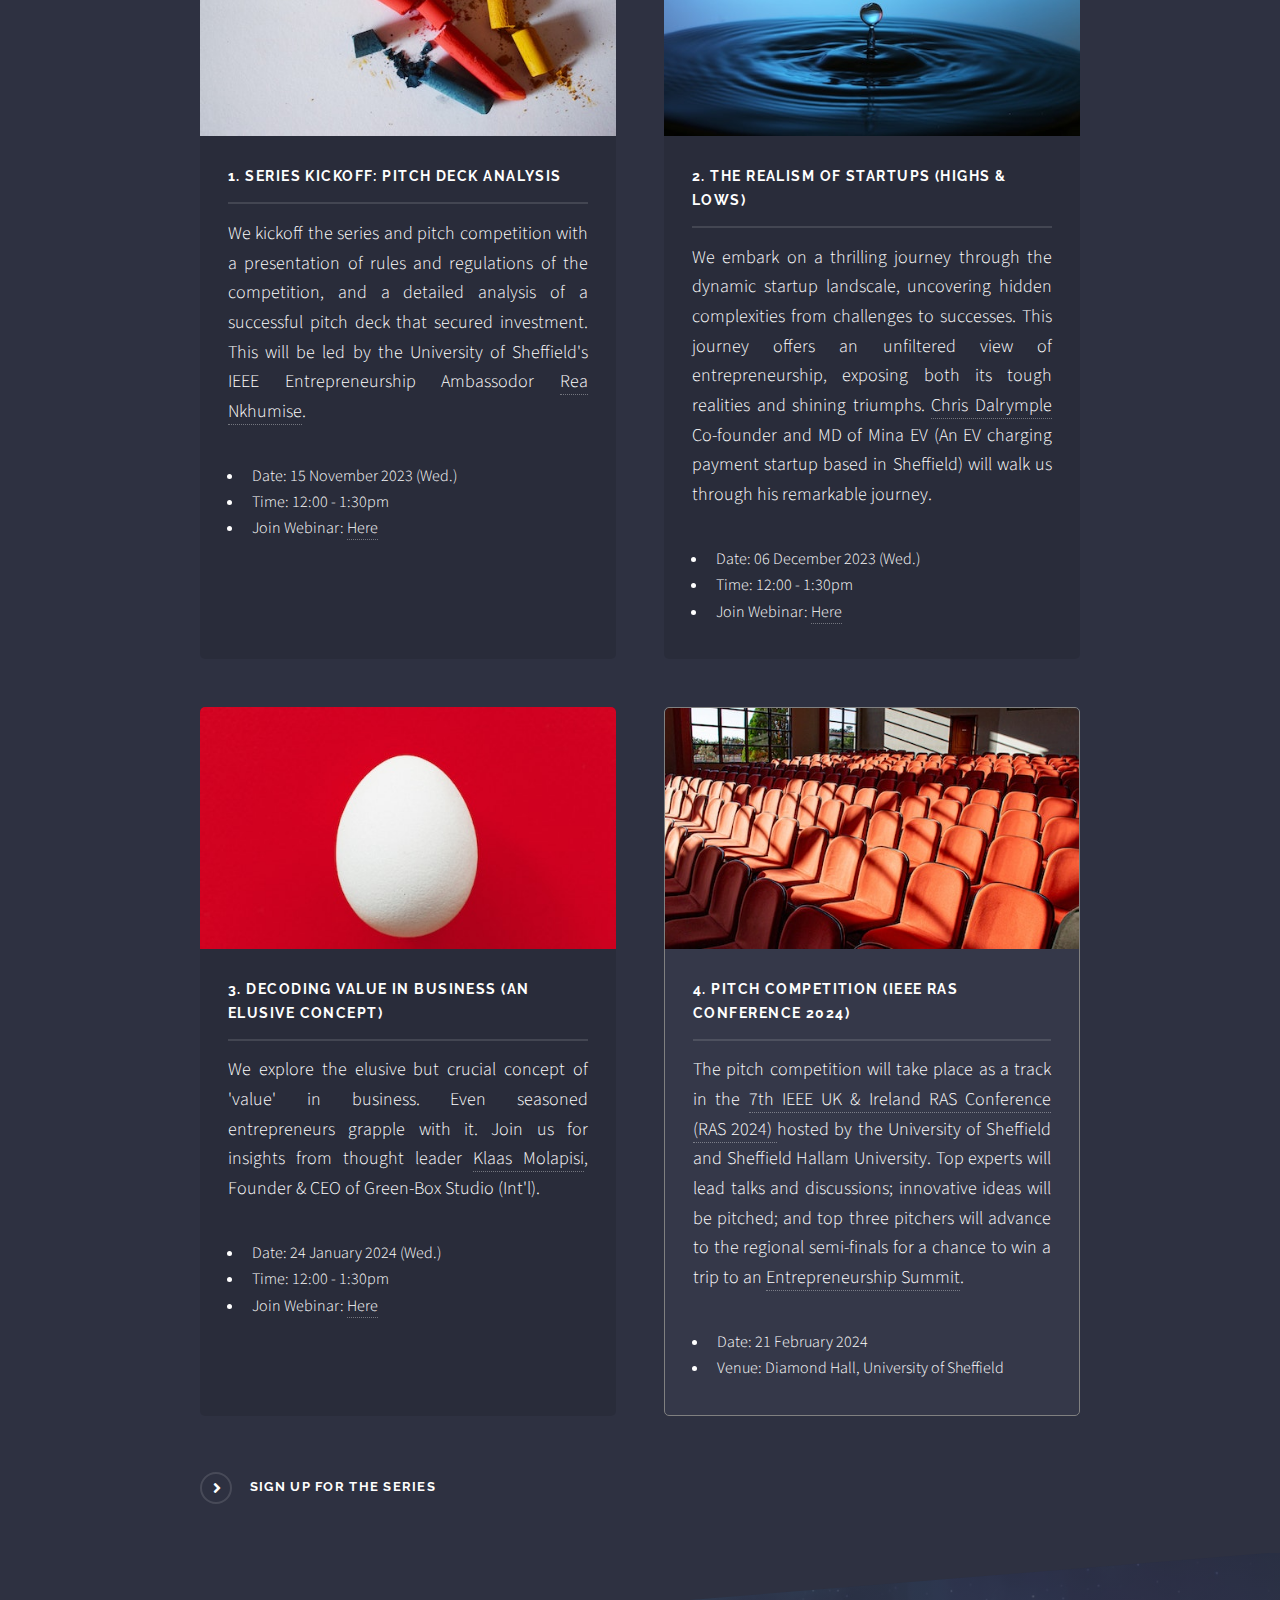
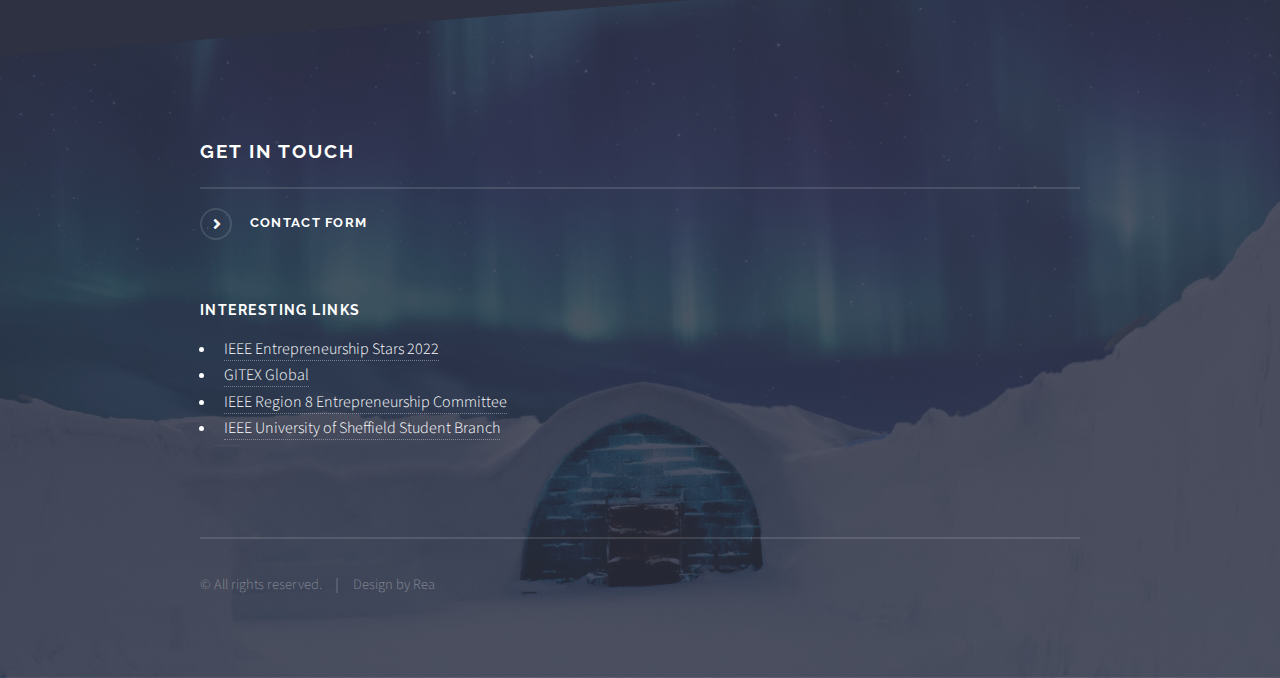
==== commit e20639f0: "jan_update2" ====
--- a/index.html
+++ b/index.html
@@ -210,7 +210,7 @@
 											</ul>
 											<!-- <a href="#" class="special">Learn more</a> -->
 										</article>
-										<article style="border: 1px solid grey;">
+										<article style="background-color: rgba(0,0,0,0.1); ;">
 											<a href="#" class="image"><img src="images/value1.jpg" alt="" /></a>
 											<h3 class="major">3. Decoding Value in Business (An elusive concept)</h3>
 											<p style="text-align: justify; font-size: 18px;">
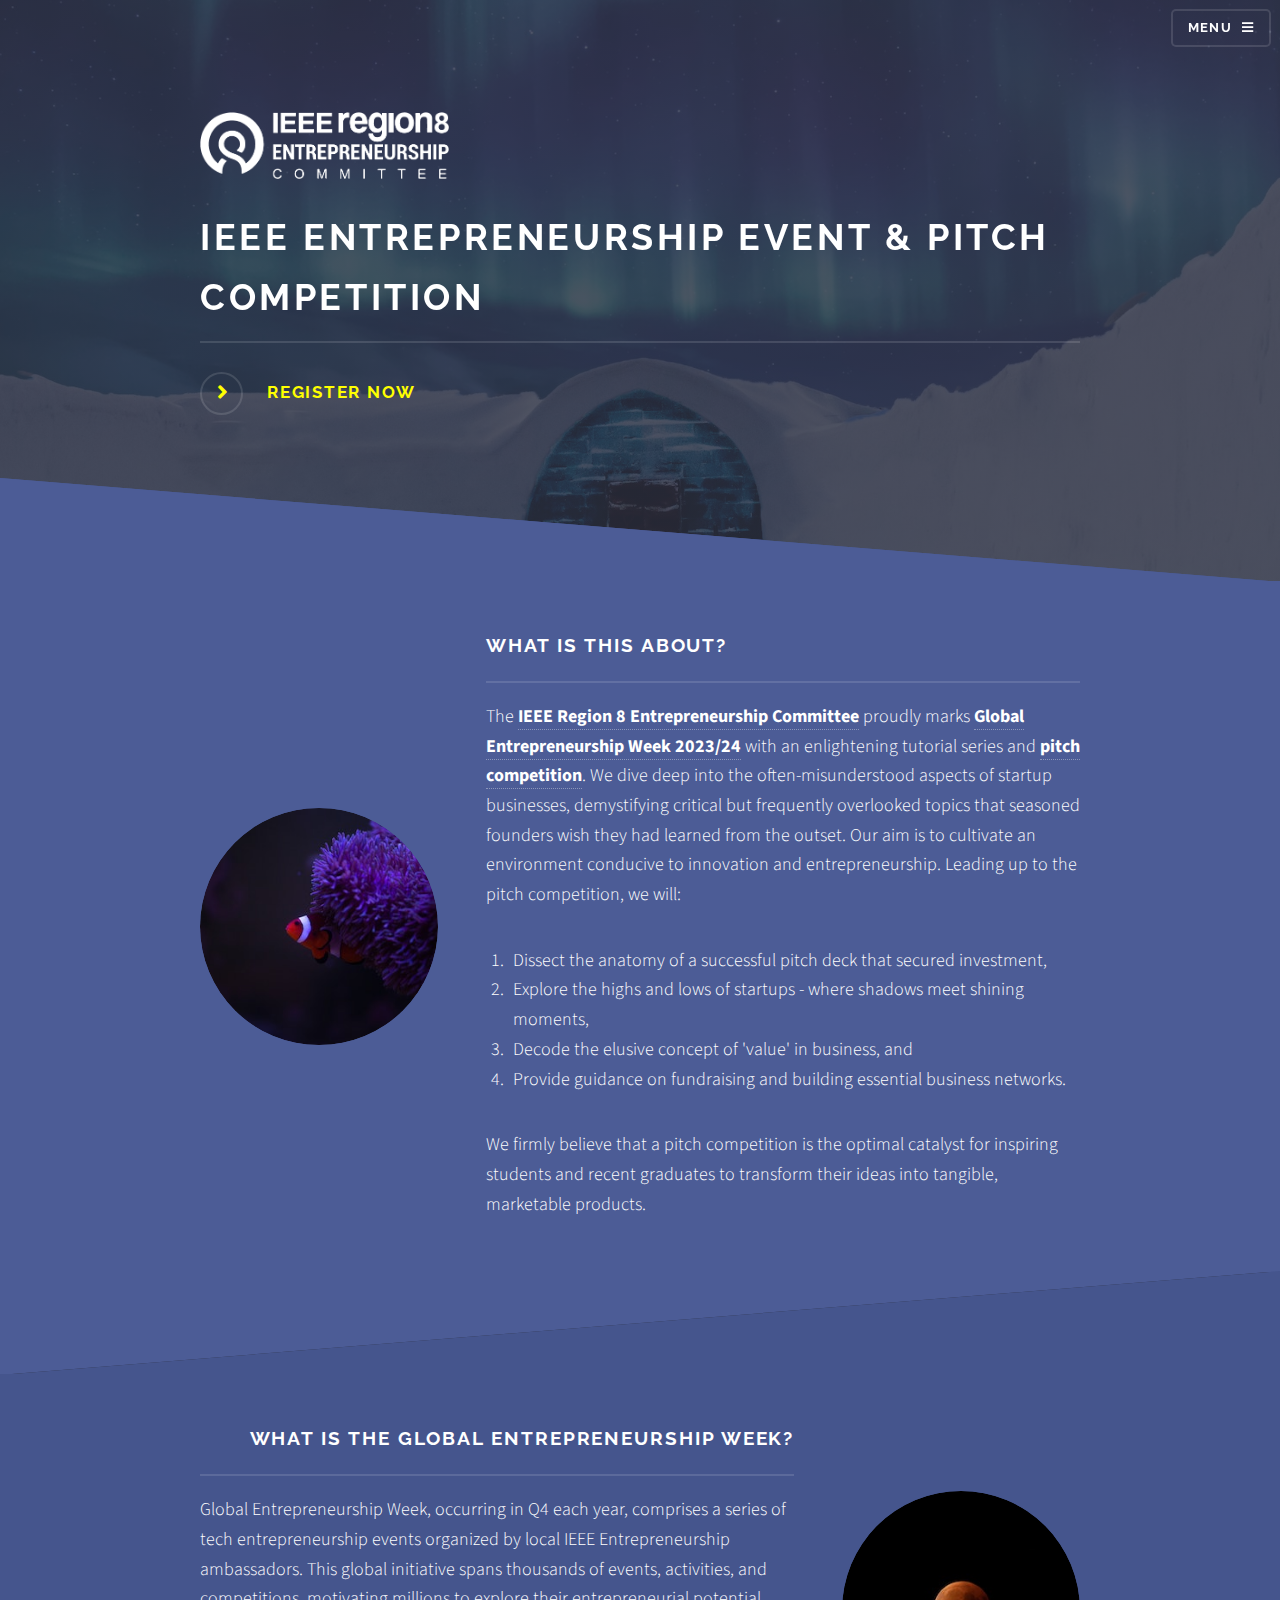
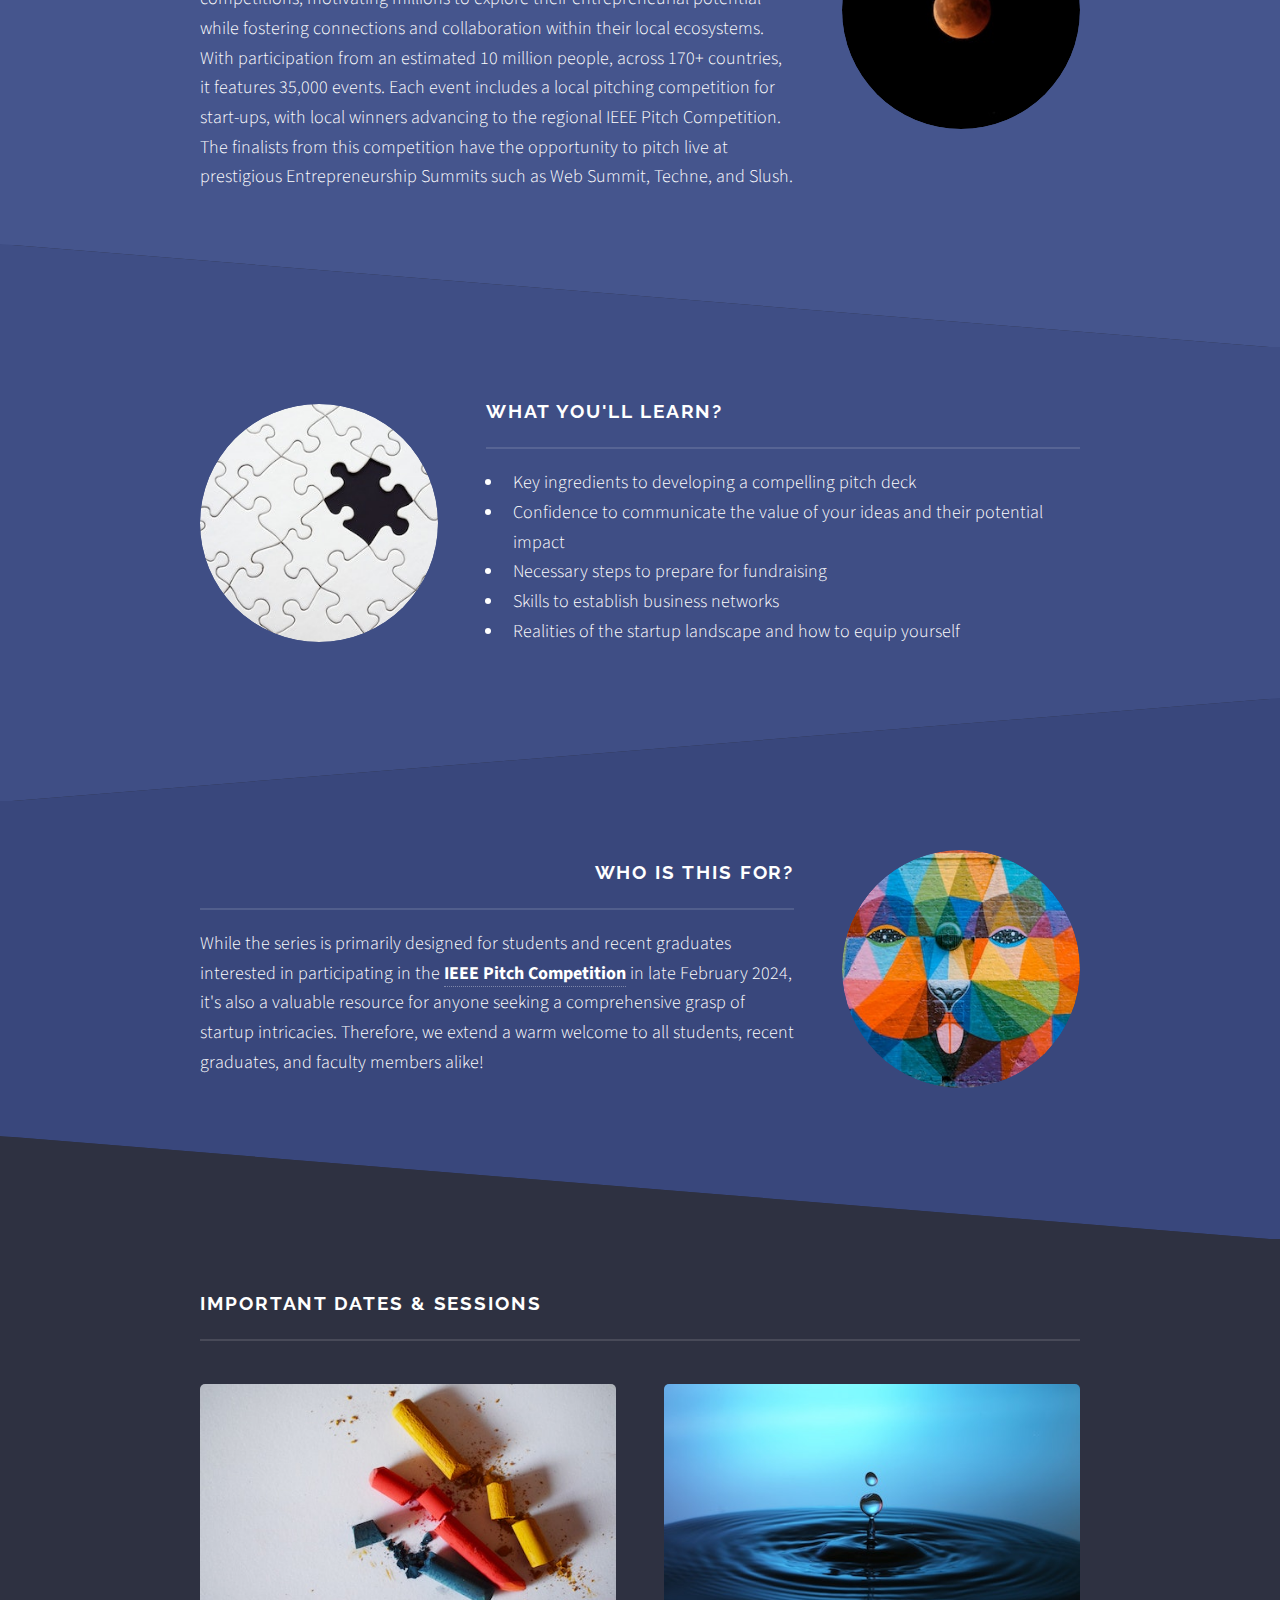
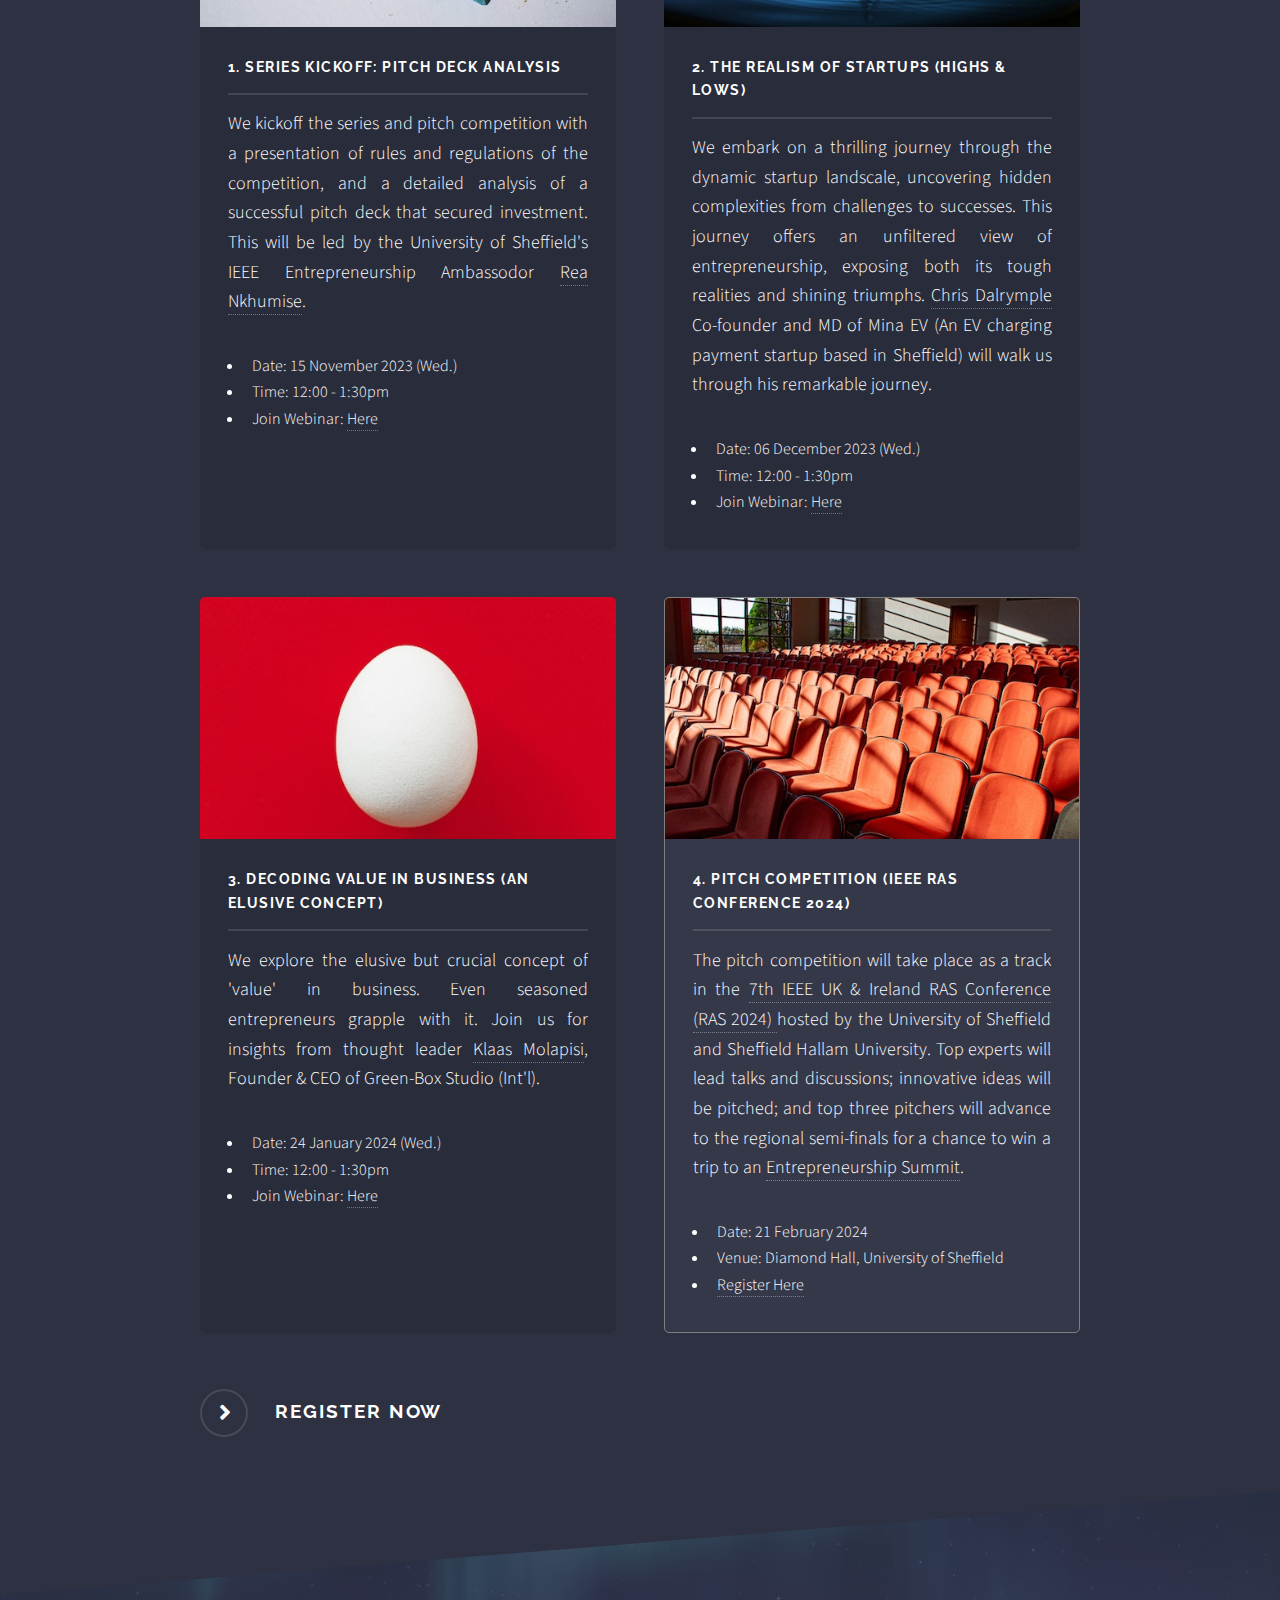
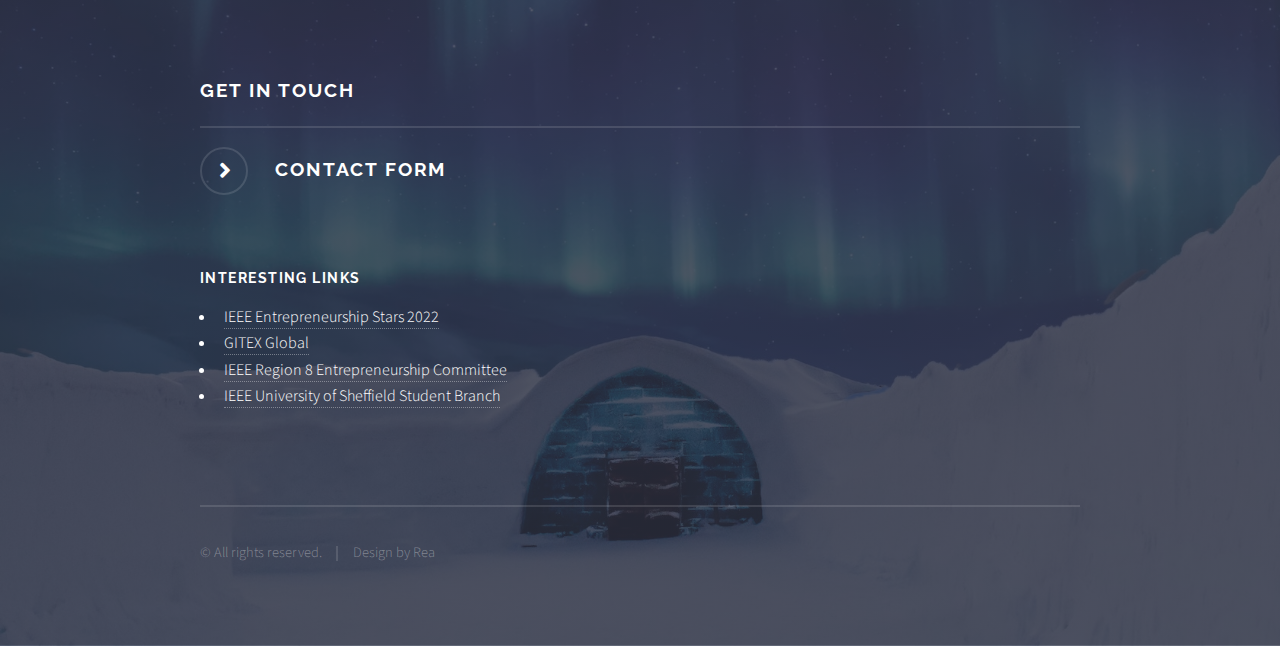
==== commit fb7fe305: "Event_register" ====
--- a/index.html
+++ b/index.html
@@ -48,10 +48,10 @@
 						<div class="inner">
 							<div class="logo"><img src="images/logo-white.png" alt="" class="logo-img"/></div>
 							<!-- <div class="logo"><span class="icon fa-gem"></span></div> -->
-							<h2>Eccentric Entrepreneurship: Tutorial Series and Pitch Competition</h2>
-							<p>IEEE Global Entrepreneurship Week 2023/24</p>
-							<p><a href="https://forms.gle/KXH9Upyy5sVFGXGk8" class="special">
-								Sign up for the Series</a></p>
+							<h2>IEEE Entrepreneurship Event & Pitch Competition</h2>
+							<!-- <p>IEEE Global Entrepreneurship Week 2023/24</p> -->
+							<h3 style="color: yellow;"><a href="https://forms.gle/jMxksUT7Cvyoa2kk8" style="font-size: 100;" class="special">
+								Register Now </a></h3>
 						</div>
 					</section>
 
@@ -245,11 +245,12 @@
 											<ul>
 												<li>Date: 21 February 2024</li>
 												<li>Venue: Diamond Hall, University of Sheffield</li>
+												<li><a href="https://forms.gle/jMxksUT7Cvyoa2kk8">Register Here</a></li>
 											</ul>
 										</article>
 									</section>
-									<p><a href="https://forms.gle/KXH9Upyy5sVFGXGk8" class="special">
-										Sign up for the Series</a></p>
+									<p style="color: yellow;" ><a href="https://forms.gle/jMxksUT7Cvyoa2kk8" class="special">
+										Register Now</a></p>
 									<!-- <ul class="actions">
 
 										<li><a href="#" class="button">Browse All</a></li>
--- a/assets/css/main.css
+++ b/assets/css/main.css
@@ -190,7 +190,7 @@
 			border-bottom: 0;
 			display: block;
 			font-family: Raleway, Helvetica, sans-serif;
-			font-size: 0.8em;
+			font-size: 1.2em;
 			font-weight: 700;
 			letter-spacing: 0.1em;
 			margin: 0 0 2em 0;
